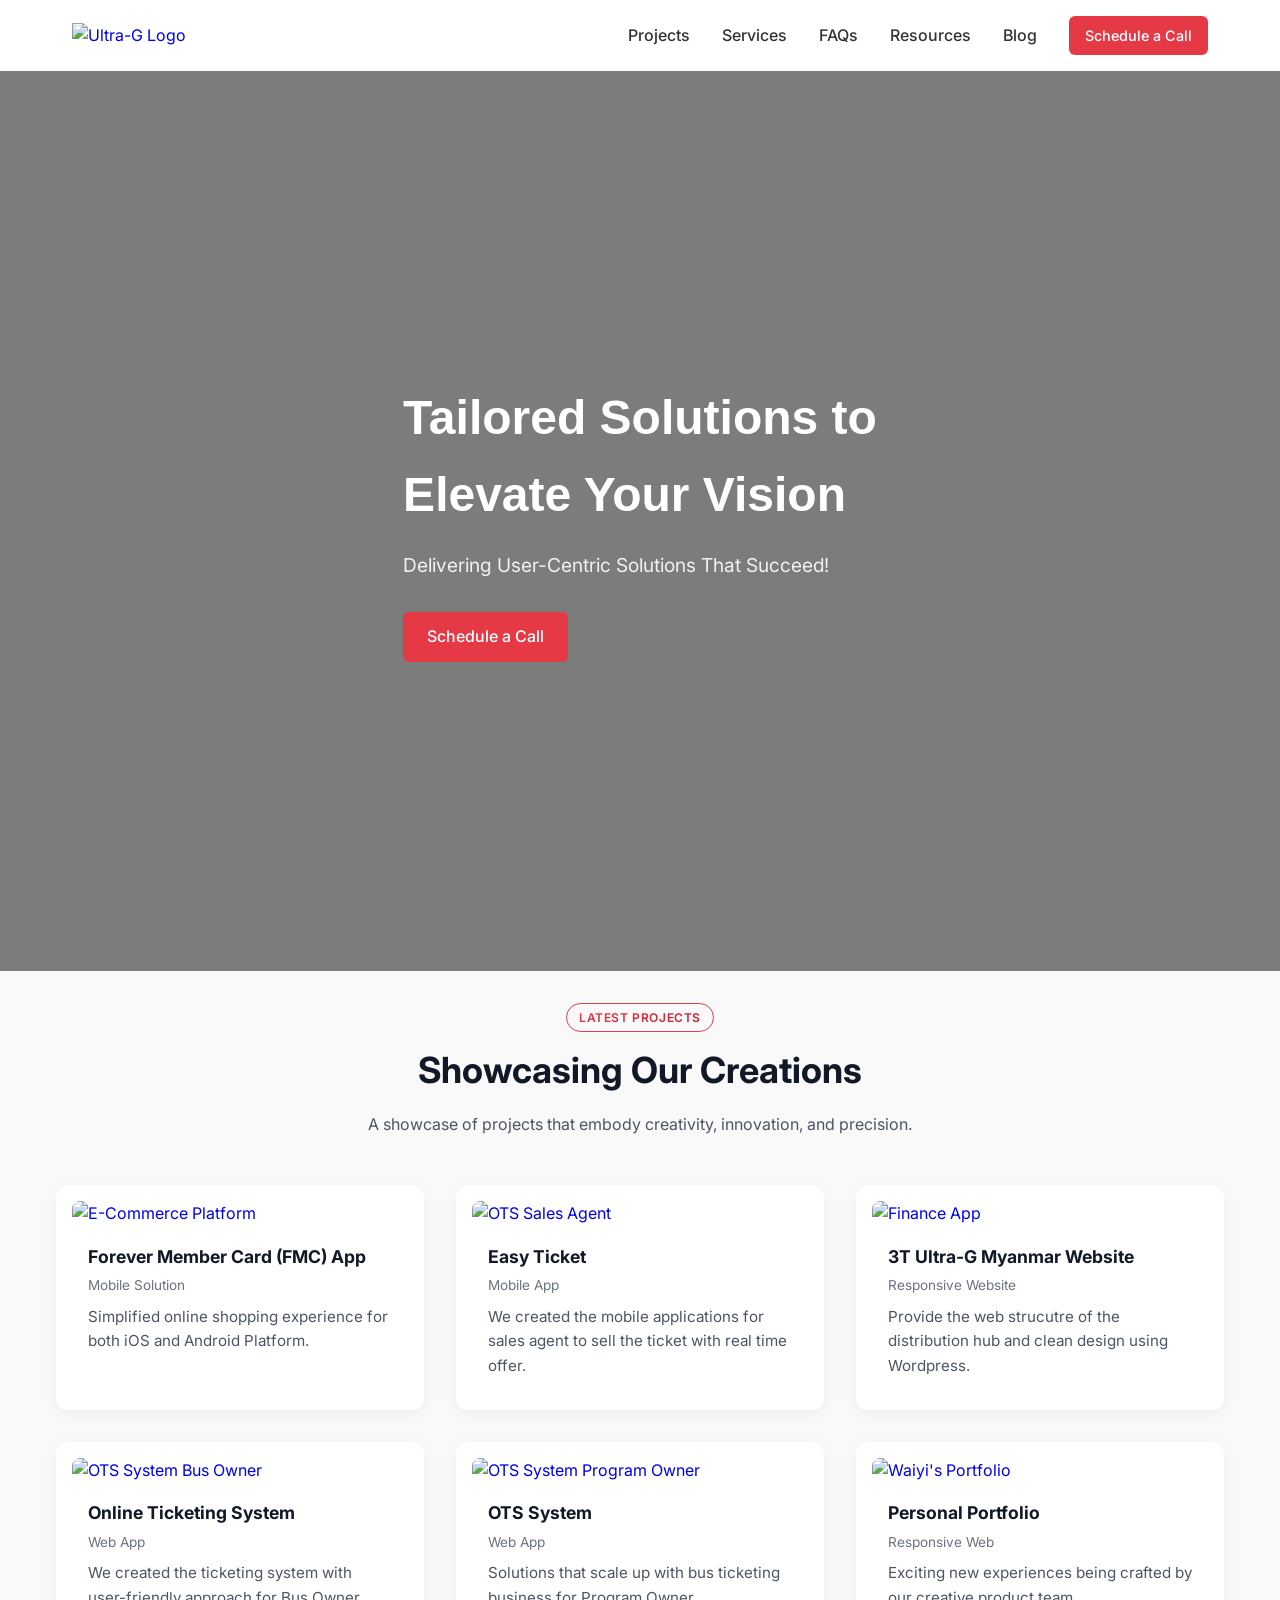
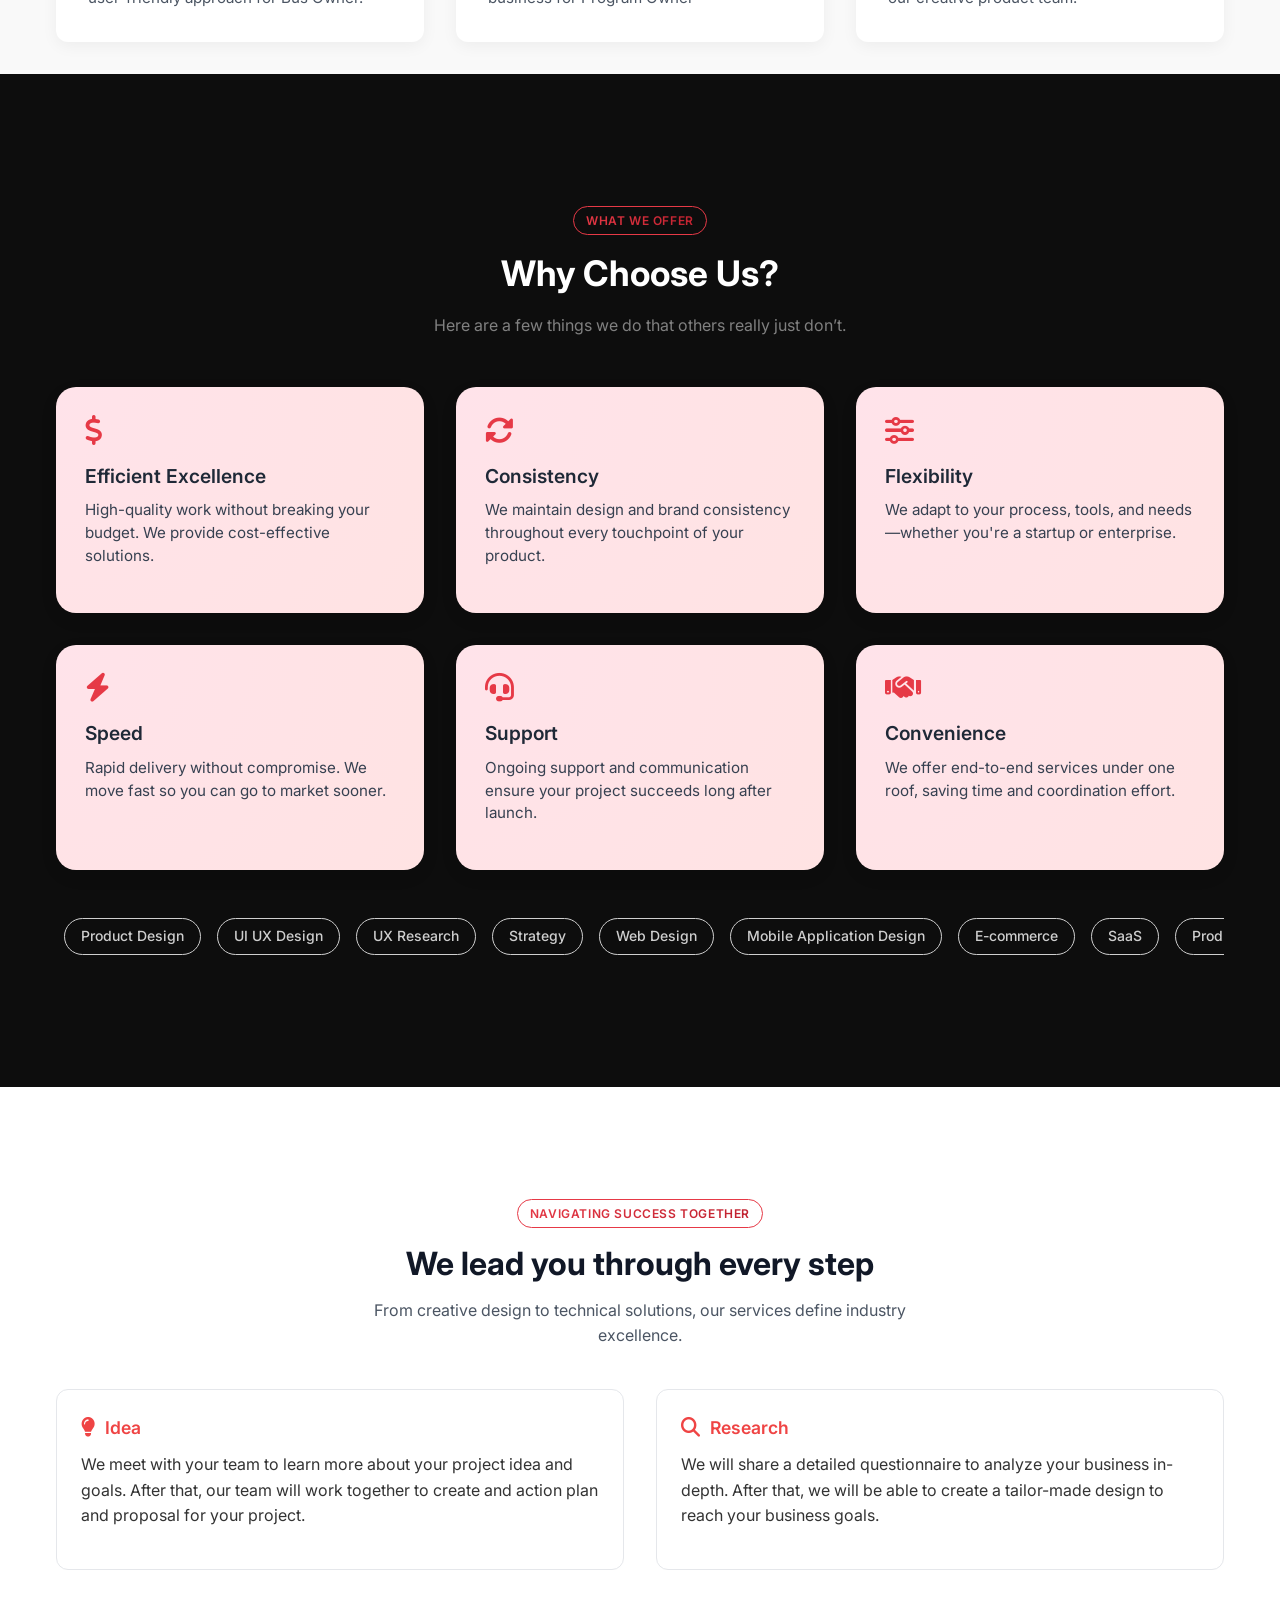
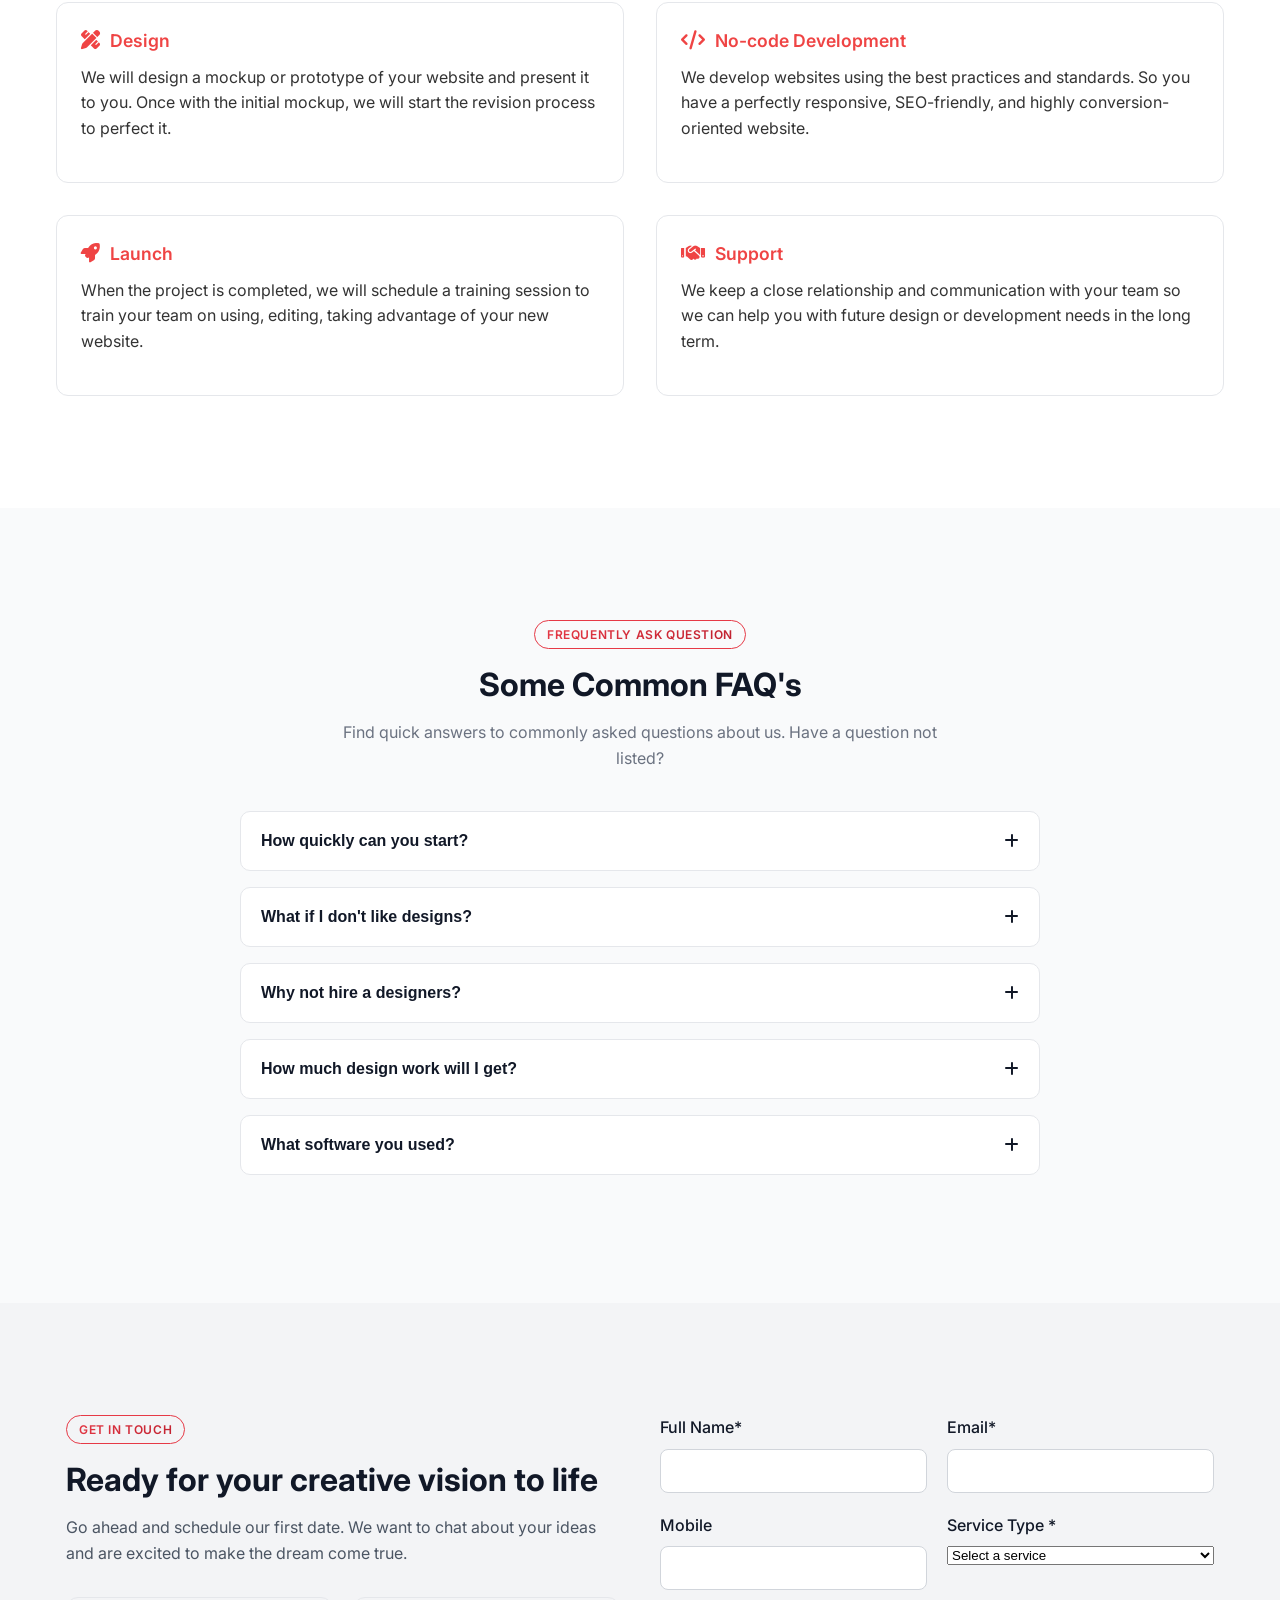
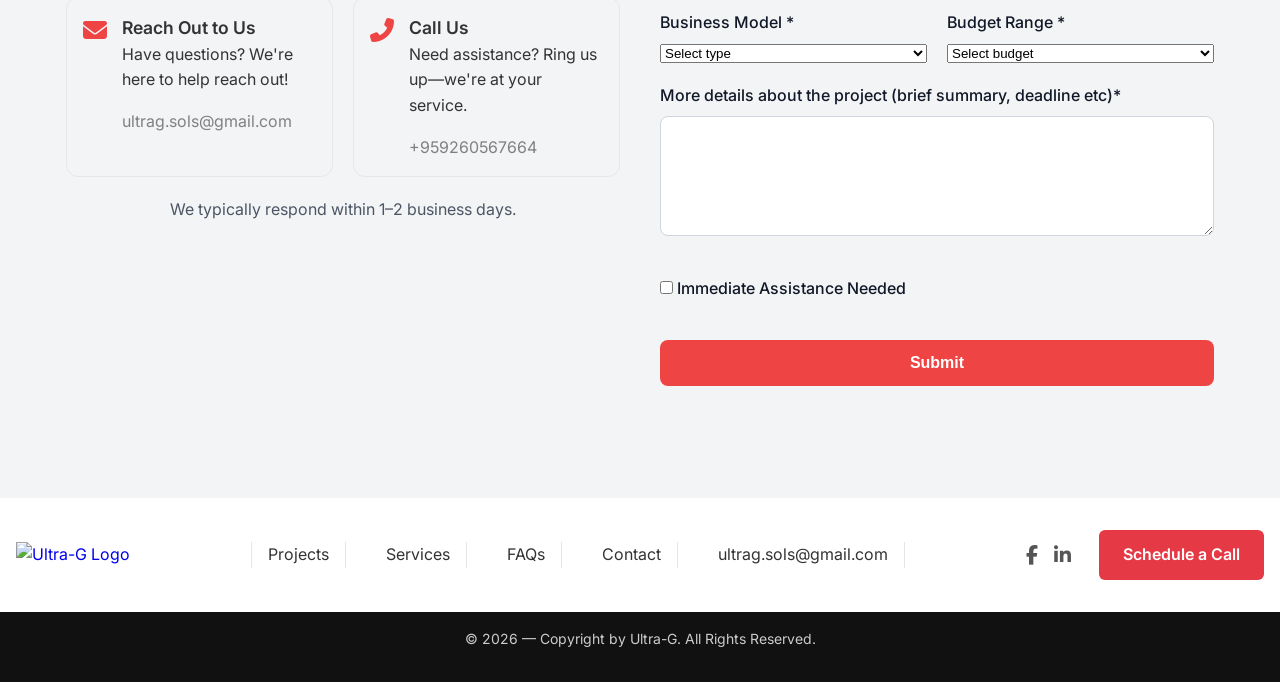
==== index.html @ 8bbb5ec3 "index.html menu changes - resources, blog and remove contact service to services Affordability to " ====
<!DOCTYPE html>
<html lang="en">
<head>
  <meta charset="UTF-8" />
  <meta name="viewport" content="width=device-width, initial-scale=1.0" />
  <title>Ultra-G | Delivering User-Centric Solutions That Succeed</title>
  <!-- Favicons -->
  <link rel="icon" type="image/png" sizes="32x32" href="/assets/img/favicon.png"> 
  <link rel="shortcut icon" href="/assets/img/favicon.ico" type="image/x-icon">
  <link rel="apple-touch-icon" href="/assets/img/favicon.png">
  <link rel="stylesheet" href="./style.css">
  <link rel="stylesheet" href="style.css" />
  <link rel="preconnect" href="https://fonts.googleapis.com">
  <link href="https://fonts.googleapis.com/css2?family=Inter:wght@400;600;700&display=swap" rel="stylesheet">
  <link rel="stylesheet" href="https://cdnjs.cloudflare.com/ajax/libs/font-awesome/6.4.0/css/all.min.css" />
  <link rel="stylesheet" href="https://cdnjs.cloudflare.com/ajax/libs/font-awesome/6.5.0/css/all.min.css">
  <link href="https://fonts.googleapis.com/css2?family=Inter:wght@400;500;600&display=swap" rel="stylesheet">
  <script src="https://www.google.com/recaptcha/api.js" async defer></script>
  <script src="script.js"></script>

<style>
  body {
    font-family: 'Inter', sans-serif;
  }
</style>

</head>
<body>
<!-- Navigation Bar -->
<nav class="navbar" id="navbar">
  <div class="container nav-container">
    <a href="https://www.ultra-generation.com" class="nav-logo">
      <img src="https://ultra-generation.com/assets/img/Logo%20only%20color.png" alt="Ultra-G Logo">
    </a>

<!-- Hamburger Button -->
<button class="hamburger" id="hamburger" aria-label="Toggle Menu" aria-expanded="false">
  <span class="bar"></span>
  <span class="bar"></span>
  <span class="bar"></span>
</button>

<!-- Dark Overlay -->
<div class="overlay" id="overlay"></div>


    <!-- Navigation Menu -->
    <ul class="nav-menu" id="nav-menu">
  <li><a href="#projects">Projects</a></li>
  <li><a href="#services">Services</a></li>
  <li><a href="#faq">FAQs</a></li>
  <li><a href="resources.html">Resources</a></li>
  <li><a href="blog.html">Blog</a></li>
  <!-- CTA -->
  <li><a href="#contact" class="btn-primary nav-button">Schedule a Call</a></li>
</ul>
  </div>
</nav>


<!-- Hero Section -->
<header class="hero">
  <div class="hero-overlay">
    <div class="container hero-content">
      <h1 class="hero-title">Tailored Solutions to <br> Elevate Your Vision</h1>
      <p>Delivering User-Centric Solutions That Succeed!</p>
      <a href="#contact" class="btn-primary">Schedule a Call</a>
    </div>
  </div>
</header>

  <!-- Projects Section -->
<section id="projects" class="project-section">
  <div class="container">
    <div class="section-heading">
      <span class="section-label">LATEST PROJECTS</span>
      <h2 class="section-title">Showcasing Our Creations</h2>
      <p class="section-description">A showcase of projects that embody creativity, innovation, and precision.</p>
    </div>

    <div class="project-grid">
      <!-- Project 1 -->
      <div class="project-card">
        <a href="#">
          <img src="https://ultra-generation.com/assets/img/fmc-app.png" alt="E-Commerce Platform">
        </a>
        <h3>Forever Member Card (FMC) App</h3>
        <small class="project-type">Mobile Solution</small>
        <p>Simplified online shopping experience for both iOS and Android Platform.</p>
      </div>

      <!-- Project 2 -->
      <div class="project-card">
        <a href="#">
          <img src="https://ultra-generation.com/assets/img/ots-agent-mobile-80.jpg" alt="OTS Sales Agent">
        </a>
        <h3>Easy Ticket</h3>
        <small class="project-type">Mobile App</small>
        <p>We created the mobile applications for sales agent to sell the ticket with real time offer.</p>
      </div>

      <!-- Project 3 -->
      <div class="project-card">
        <a href="#">
          <img src="https://ultra-generation.com/assets/img/dmp-website.png" alt="Finance App">
        </a>
        <h3>3T Ultra-G Myanmar Website</h3>
        <small class="project-type">Responsive Website </small>
        <p>Provide the web strucutre of the distribution hub and clean design using Wordpress.</p>
      </div>

      <!-- Placeholder 4 -->
      <div class="project-card">
        <a href="#">
          <img src="https://ultra-generation.com/assets/img/ots-bus-owner-80.jpg" alt="OTS System Bus Owner">
        </a>
        <h3>Online Ticketing System</h3>
        <small class="project-type">Web App</small>
        <p>We created the ticketing system with user-friendly approach for Bus Owner.</p>
      </div>

      <!-- Placeholder 5 -->
      <div class="project-card">
        <a href="#">
          <img src="https://ultra-generation.com/assets/img/ots-program-owner-80.jpg" alt="OTS System Program Owner">
        </a>
        <h3>OTS System</h3>
        <small class="project-type">Web App</small>
        <p>Solutions that scale up with bus ticketing business for Program Owner</p>
      </div>

      <!-- Placeholder 6 -->
      <div class="project-card">
        <a href="#">
          <img src="https://ultra-generation.com/assets/img/waiyi-portfolio-80.jpg" alt="Waiyi's Portfolio">
        </a>
        <h3>Personal Portfolio</h3>
        <small class="project-type">Responsive Web</small>
        <p>Exciting new experiences being crafted by our creative product team.</p>
      </div>
    </div>
  </div>
</section>

<!-- WHAT WE OFFER SECTION -->  
<section id="services" class="why-us-section">
  <div class="container">
    <div class="section-heading">
      <span class="section-label">WHAT WE OFFER</span>
      <h2 class="section-title">Why Choose Us?</h2>
      <p class="section-description">Here are a few things we do that others really just don’t.</p>
    </div>

    <div class="why-us-grid">
      <!-- Card 1 -->
      <div class="why-card">
        <i class="fas fa-dollar-sign icon"></i>
        <h3>Efficient Excellence</h3>
        <p>High-quality work without breaking your budget. We provide cost-effective solutions.</p>
      </div>

      <!-- Card 2 -->
      <div class="why-card">
        <i class="fas fa-sync-alt icon"></i>
        <h3>Consistency</h3>
        <p>We maintain design and brand consistency throughout every touchpoint of your product.</p>
      </div>

      <!-- Card 3 -->
      <div class="why-card">
        <i class="fas fa-sliders-h icon"></i>
        <h3>Flexibility</h3>
        <p>We adapt to your process, tools, and needs—whether you're a startup or enterprise.</p>
      </div>

      <!-- Card 4 -->
      <div class="why-card">
        <i class="fas fa-bolt icon"></i>
        <h3>Speed</h3>
        <p>Rapid delivery without compromise. We move fast so you can go to market sooner.</p>
      </div>

      <!-- Card 5 -->
      <div class="why-card">
        <i class="fas fa-headset icon"></i>
        <h3>Support</h3>
        <p>Ongoing support and communication ensure your project succeeds long after launch.</p>
      </div>

      <!-- Card 6 -->
      <div class="why-card">
        <i class="fas fa-handshake icon"></i>
        <h3>Convenience</h3>
        <p>We offer end-to-end services under one roof, saving time and coordination effort.</p>
      </div>
    </div>

<!-- Seamless Scrolling Skill Tags -->
<div class="scroll-tags">
  <div class="tag-track">
    <div class="tag-list">
      <span class="tag">Product Design</span>
      <span class="tag">UI UX Design</span>
      <span class="tag">UX Research</span>
      <span class="tag">Strategy</span>
      <span class="tag">Web Design</span>
      <span class="tag">Mobile Application Design</span>
      <span class="tag">E-commerce</span>
      <span class="tag">SaaS</span>
    </div>
    <div class="tag-list">
      <span class="tag">Product Design</span>
      <span class="tag">UI UX Design</span>
      <span class="tag">UX Research</span>
      <span class="tag">Strategy</span>
      <span class="tag">Web Design</span>
      <span class="tag">Mobile Application Design</span>
      <span class="tag">E-commerce</span>
      <span class="tag">SaaS</span>
    </div>
  </div>
</div>
</section>


<!-- Our Steps Section -->    
<section id="steps" class="section steps-section">
  <div class="container">
    <div class="section-header center">
      <span class="section-label">NAVIGATING SUCCESS TOGETHER</span>
      <h2 class="section-title">We lead you through every step</h2>
      <p class="section-subtitle">
        From creative design to technical solutions, our services define industry excellence.
      </p>
    </div>

    <div class="steps-grid">
      <div class="step-item">
  <h3 class="step-title"><i class="fas fa-lightbulb"></i> Idea</h3>
  <p>
    We meet with your team to learn more about your project idea and goals. After that, our team will work together to create and action plan and proposal for your project.
  </p>
</div>

<div class="step-item">
  <h3 class="step-title"><i class="fas fa-search"></i> Research</h3>
  <p>
    We will share a detailed questionnaire to analyze your business in-depth. After that, we will be able to create a tailor-made design to reach your business goals.
  </p>
</div>

<div class="step-item">
  <h3 class="step-title"><i class="fas fa-pencil-ruler"></i> Design</h3>
  <p>
    We will design a mockup or prototype of your website and present it to you. Once with the initial mockup, we will start the revision process to perfect it.
  </p>
</div>

<div class="step-item">
  <h3 class="step-title"><i class="fas fa-code"></i> No-code Development</h3>
  <p>
    We develop websites using the best practices and standards. So you have a perfectly responsive, SEO-friendly, and highly conversion-oriented website.
  </p>
</div>

<div class="step-item">
  <h3 class="step-title"><i class="fas fa-rocket"></i> Launch</h3>
  <p>
    When the project is completed, we will schedule a training session to train your team on using, editing, taking advantage of your new website.
  </p>
</div>

<div class="step-item">
  <h3 class="step-title"><i class="fas fa-handshake"></i> Support</h3>
  <p>
    We keep a close relationship and communication with your team so we can help you with future design or development needs in the long term. 
  </p>
  </div>
    </div>
  </div>
</section>

<!-- FAQ Section -->
<section id="faq" class="faq-section">
  <div class="container">
    <div class="section-header center">
    <span class="section-label">FREQUENTLY ASK QUESTION</span>
    <h2 class="section-title">Some Common FAQ's</h2>
    <p class="section-desc">Find quick answers to commonly asked questions about us. Have a question not listed?</p>
    </div>

    <div class="faq-accordion">
      <div class="faq-item">
        <button class="faq-question">
          <span>How quickly can you start?</span>
          <i class="fas fa-plus"></i>
        </button>
        <div class="faq-answer">
          Once we've had our kick-off call, we can get started on the same day. Send your request in and we'll get you up and running and started on your project.
        </div>
      </div>

      <div class="faq-item">
        <button class="faq-question">
          <span>What if I don't like designs?</span>
          <i class="fas fa-plus"></i>
        </button>
        <div class="faq-answer">
          We're pretty easy going and can correct course quickly. We'll work with you and your team to make sure that we'll get to the right solution as quick as possible.
        </div>
      </div>

      <div class="faq-item">
        <button class="faq-question">
          <span>Why not hire a designers?</span>
          <i class="fas fa-plus"></i>
        </button>
        <div class="faq-answer">
          Good question. Designers are expensive and it takes time to ramp them up.
        </div>
      </div>

      <div class="faq-item">
        <button class="faq-question">
          <span>How much design work will I get?</span>
          <i class="fas fa-plus"></i>
        </button>
        <div class="faq-answer">
          We'll work with you to ensure deliverables are sent on a timely manner and depending on the size of the requests you give us.
        </div>
      </div>

      <div class="faq-item">
        <button class="faq-question">
          <span>What software you used?</span>
          <i class="fas fa-plus"></i>
        </button>
        <div class="faq-answer">
          We use Figma and Framer for most of our work. Sometimes that varies depending on the project and we're not afraid to use what's needed when the time comes. We also use AI tools in our process.
        </div>
      </div>
    </div>
  </div>
</section>

<!-- Contact Section -->
<section id="contact" class="contact-section">
  <div class="container contact-grid">
    <div class="contact-info">
      <span class="section-label">GET IN TOUCH</span>
      <h2 class="section-title">Ready for your creative vision to life</h2>
      <p class="section-desc">
       Go ahead and schedule our first date. We want to chat about your ideas and are excited to make the dream come true.
      </p>

      <div class="contact-detail-grid">
        <div class="contact-box">
          <i class="fas fa-envelope"></i>
          <div>
            <h4>Reach Out to Us</h4>
            <p>Have questions? We're here to help reach out!</p>
            <a href="mailto:ultrag.sols@gmail.com">ultrag.sols@gmail.com</a>
          </div>
        </div>
        <div class="contact-box">
          <i class="fas fa-phone-alt"></i>
          <div>
            <h4>Call Us</h4>
            <p>Need assistance? Ring us up—we're at your service.</p>
            <a href="tel:+959260567664">+959260567664</a>
          </div>
        </div>
      <p class="section-desc">
       We typically respond within 1–2 business days.
      </p>
      </div>
    </div>

    <form id="contact-form" class="contact-form">
      <div class="form-group">
        <label for="name">Full Name*</label>
        <input type="text" id="name" name="user_name" required />
      </div>
      <div class="form-group">
        <label for="email">Email*</label>
        <input type="email" id="email" name="user_email" required />
      </div>
      <div class="form-group">
        <label for="mobile">Mobile</label>
        <input type="tel" id="mobile" name="user_mobile" />
      </div>
      <div class="form-group">
  <label for="service_type">Service Type *</label>
  <select id="service_type" name="service_type" required>
    <option value="">Select a service</option>
    <option value="UI/UX Design">UI/UX Design</option>
    <option value="App Design">App Design</option>
    <option value="Business & E-commerce Website">Business & E-commerce Website</option>
    <option value="Product Design">Product Design</option>
    <option value="Brand Partnership">Brand Partnership</option>
  </select>
</div>
      <div class="form-group">
  <label for="business_type">Business Model *</label>
  <select id="business_type" name="business_type" required>
    <option value="">Select type</option>
    <option value="B2B">B2B</option>
    <option value="B2C">B2C</option>
    <option value="Service Based">Service Based</option>
    <option value="Other">Other</option>
  </select>
</div>
      <div class="form-group">
  <label for="budget">Budget Range *</label>
  <select id="budget" name="budget" required>
    <option value="">Select budget</option>
    <option value="SGD $1,000 - $5,000">SGD $1,000 - $5,000</option>
    <option value="SGD $5,001 - $10,000">SGD $5,001 - $10,000</option>
    <option value="SGD $10,000 and above">SGD $10,000 and above</option>
    <option value="SGD Other">Others</option>
  </select>
</div>
      <div class="form-group">
  <label for="message">More details about the project (brief summary, deadline etc)*</label>
  <textarea 
    id="message" 
    name="message" 
    placeholder="Your message" 
    required>
  </textarea>
</div>
      <!-- Google reCAPTCHA -->
      <div class="form-group full">
    <div class="g-recaptcha" data-sitekey="6LdJlYYrAAAAAGIu7HfrHikTf_jBADIbECu-RWLN"></div>
  </div>
      <div class="form-group full checkbox-group">
  <label class="checkbox-label">
    <input type="checkbox" name="urgent" value="Immediate Assistance Needed">
    Immediate Assistance Needed
  </label>
</div>
      <button type="submit" class="submit-btn" id="submit-btn">Submit</button>
    </form>
  </div>
</section> 


<!-- Footer section -->
<footer class="footer">
  <div class="footer-main">
    <div class="footer-top">
      <div class="footer-left">
        <a href="https://www.ultra-generation.com/"><img src="https://ultra-generation.com/assets/img/ultrag-logo.png" alt="Ultra-G Logo" class="footer-logo" /></a>
      </div>

      <ul class="footer-menu">
        <li><a href="#projects">Projects</a></li>
        <li><a href="#services">Services</a></li>
        <li><a href="#faq">FAQs</a></li>
        <li><a href="#contact">Contact</a></li>
        <li class="footer-email">
  <a href="mailto:ultrag.sols@gmail.com">ultrag.sols@gmail.com</a>
  <div class="mobile-icons">
    <a href="#" aria-label="Facebook"><i class="fab fa-facebook-f"></i></a>
    <a href="https://sg.linkedin.com/in/ultra-g-technology-1bb148104" aria-label="LinkedIn"><i class="fab fa-linkedin-in"></i></a>
  </div>
</li>
      </ul>

      <div class="footer-right">
        <div class="footer-socials">
          <a href="#" aria-label="Facebook"><i class="fab fa-facebook-f"></i></a>
          <a href="#" aria-label="LinkedIn"><i class="fab fa-linkedin-in"></i></a>
        </div>
        <a href="#contact" class="btn-primary">Schedule a Call</a>
      </div>
    </div>
  </div>

  <div class="footer-bottom">
    <p>© 2026 — Copyright by Ultra-G. All Rights Reserved.</p>
  </div>
</footer>
  
<!-- Scroll to Top Button -->
<button id="scrollToTop" aria-label="Scroll to top">
  <i class="fas fa-arrow-up"></i>
</button>
 
</body>
</html>
<!-- partial -->
  
</body>
</html>
---- style.css ----
/* Reset & Base Styles */
* {
  margin: 0;
  padding: 0;
  box-sizing: border-box;
}

body {
  font-family: 'Inter', sans-serif;
  color: #333;
  background-color: #f9f9f9;
  line-height: 1.6;
}

.container {
  max-width: 1200px;
  margin: auto;
  padding: 2rem 1rem;
}

h1, h2, h3 {
  font-weight: 700;
  margin-bottom: 0.5rem;
}

p {
  margin-bottom: 1rem;
}

a {
  text-decoration: none;
}

/* Hero Section Styling */

.hero .logo {
  max-width: 180px;
  margin-bottom: 2rem;
}

.hero h1 {
  font-size: 2rem;
  margin-bottom: 1rem;
}

.hero p {
  font-size: 1.125rem;
  color: #555;
}

.btn-primary {
  display: inline-block;
  background-color: #e63946;
  color: white;
  padding: 0.75rem 1.5rem;
  border-radius: 6px;
  font-weight: 600;
  transition: background 0.3s ease;
}

.btn-primary:hover {
  background-color: #d62839;
}

/* Project Section */

.section-heading {
  text-align: center;
  margin-bottom: 3rem;
}

.section-label {
  display: inline-block;
  font-size: 0.75rem;
  font-weight: 500;
  color: #7a0f15;
  padding: 0.3rem 0.75rem;
  border-radius: 999px;
  border: 1px solid #7a0f15;
  margin-bottom: 1rem;
  text-transform: uppercase;
  letter-spacing: 0.05em;
  background-color: transparent;
}

.section-title {
  font-size: 2.2rem;
  font-weight: 700;
  color: #111827;
  margin-bottom: 10px;
}

.section-description {
  color: #4b5563;
  font-size: 1rem;
  max-width: 600px;
  margin: 0 auto;
}
.projects h2 {
  text-align: center;
  font-size: 1.75rem;
  margin-bottom: 0.5rem;
}

.projects p {
  text-align: center;
  color: #666;
  margin-bottom: 2rem;
}

.project-grid {
  display: grid;
  grid-template-columns: repeat(auto-fit, minmax(280px, 1fr));
  gap: 2rem;
}

.project-card {
  background: #fff;
  border-radius: 12px;
  padding: 1rem;
  box-shadow: 0 4px 10px rgba(0,0,0,0.05);
  transition: transform 0.2s ease;
}

.project-card:hover {
  transform: translateY(-5px);
}

.project-card img {
  width: 100%;
  border-radius: 8px;
  margin-bottom: 1rem;
}

.project-card .tag {
  font-size: 0.85rem;
  color: #e63946;
  font-weight: 600;
  margin-bottom: 0.5rem;
}

/* Placeholder Styles */
.placeholder .placeholder-box {
  width: 100%;
  height: 180px;
  background: #e0e0e0;
  border-radius: 8px;
  margin-bottom: 1rem;
}
/* Sticky Navbar */
.navbar {
  position: sticky;
  top: 0;
  width: 100%;
  background-color: #ffffff;
  z-index: 1000;
  transition: all 0.3s ease;
}

.navbar.scrolled {
  box-shadow: 0 4px 12px rgba(0, 0, 0, 0.08);
  background-color: #ffffff;
}

/* Base Hamburger Button */
.hamburger {
  display: none;
  flex-direction: column;
  justify-content: center;
  align-items: center;
  width: 42px;
  height: 42px;
  background: #f1f1f1;
  border: none;
  cursor: pointer;
  border-radius: 4px;
  padding: 0px 8px;
  z-index: 1;
}
.hamburger .bar {
  width: 100%;
  height: 3px;
  background-color: #4b5563; 
  margin: 3px 0;
  transition: all 0.4s ease;
}

/* Animate into "X" */
.hamburger.active .bar:nth-child(1) {
  transform: rotate(45deg) translate(5px, 5px);
}
.hamburger.active .bar:nth-child(2) {
  opacity: 0;
}
.hamburger.active .bar:nth-child(3) {
  transform: rotate(-45deg) translate(5px, -5px);
}


/* Mobile Nav */
@media (max-width: 768px) {
  .hamburger {
    display: flex;
  }

  .nav-menu {
    position: fixed;
    top: 0;
    right: -100%;
    height: 100vh;
    width: 75%;
    max-width: 400px;
    background: #fff;
    flex-direction: column;
    padding: 2rem;
    transition: right 0.4s ease;
    box-shadow: -2px 0 10px rgba(0,0,0,0.1);
    z-index: 2000;
  }

  .nav-menu.active {
    right: 0;
  }

  .nav-menu li {
    margin-bottom: 1.2rem;
  }

  .nav-button {
    width: 100%;
    text-align: center;
    margin-top: 1rem;
  }

  /* Overlay when menu is open */
  .overlay {
    position: fixed;
    top: 0;
    left: 0;
    width: 100%;
    height: 100vh;
    background: rgba(0,0,0,0.4);
    opacity: 0;
    visibility: hidden;
    transition: 0.3s ease;
    z-index: 1000;
  }

  .overlay.active {
    opacity: 1;
    visibility: visible;
  }
}

/* Nav container */
.nav-container {
  max-width: 1200px;
  margin: 0 auto;
  padding: 1rem 2rem;
  display: flex;
  justify-content: space-between;
  align-items: center;
}

/* Logo size */
.nav-logo img {
  height: 60px;
}


/* Nav links */
.nav-menu {
  display: flex;
  align-items: center;
  list-style: none;
  gap: 2rem;
  margin: 0;
}

/* Nav link styling */
.nav-menu a {
  color: #333;
  font-weight: 500;
  text-decoration: none;
  transition: color 0.3s;
}

/* Light red hover for nav menu items */
.nav-menu li a:hover {
  color: #d60000;            /* Optional: red text on hover */
  transition: background-color 0.3s ease;
}

@media (max-width: 768px) {
  .nav-menu li a:hover {
    background-color: #ffe5e5;
  border-radius: 6px;
  padding: 6px 12px;
  transition: background-color 0.3s ease;
  }
}



/* Call to Action Button */
.nav-button {
  background-color: #e63946;
  color: #fff !important;
  padding: 0.5rem 1rem;
  border-radius: 6px;
  font-size: 0.9rem;
  transition: background-color 0.3s;
}

.nav-button:hover {
  background-color: #d62839;
}


/* Smooth scrolling for anchor links */
html {
  scroll-behavior: smooth;
}
/* Import Google Font */
@import url('https://fonts.googleapis.com/css2?family=Poppins:wght@400;600;700&display=swap');

body {
  font-family: 'Poppins', sans-serif;
}

/* Hero Section */
.hero {
  position: relative;
  background: url('https://www.ultra-generation.com/assets/img/hero_01.jpg') center/cover no-repeat;
  min-height: 100vh; /* Full screen height */
  display: flex;
  align-items: center;
  justify-content: center;
  color: white;
}
/* Overlay to make text stand out */
.hero-overlay {
  position: absolute;
  top: 0;
  left: 0;
  width: 100%;
  height: 100%;
  background: linear-gradient(
    rgba(0, 0, 0, 0.5), 
    rgba(0, 0, 0, 0.5)
  );
  display: flex;
  align-items: center;
  padding: 0 1rem;
}

@keyframes gradient {
  0% {
    background-position: 0% 50%;
  }
  50% {
    background-position: 100% 50%;
  }
  100% {
    background-position: 0% 50%;
  }
}

.hero-title {
  font-size: 3rem;
  font-weight: 600;
  color: #fff;
  font-family: 'Poppins', sans-serif;
  margin-bottom: 1rem;
}

.hero-content h1 {
  font-size: 3rem;
  font-weight: 700;
  color: #fff;
  margin-bottom: 1rem;
}

.hero-content p {
  font-size: 1.2rem;
  color: #fff;
  opacity: 90%;
  margin-bottom: 2rem;
  font-family: 'Inter', sans-serif;
}

.hero-content .btn-primary {
  background-color: #e63946;
  color: #fff;
  padding: 0.75rem 1.5rem;
  border-radius: 6px;
  font-weight: 500;
  text-decoration: none;
  display: inline-block;
  transition: background-color 0.3s ease;
}

.hero-content .btn-primary:hover {
  background-color: #d62839;
}
.section-header {
  text-align: center;
  margin-bottom: 3rem;
}

.badge {
  display: inline-block;
  border: 1px solid #e63946;
  color: #e63946;
  border-radius: 999px;
  padding: 0.3rem 1rem;
  font-size: 0.75rem;
  font-weight: 600;
  text-transform: uppercase;
  margin-bottom: 1rem;
}

.section-header h2 {
  font-size: 2rem;
  font-weight: 700;
  color: #111827;
  margin-bottom: 0.5rem;
}

.section-header p {
  font-size: 1rem;
  color: #4b5563;
}
/* Google Font for Poppins ONLY */
@import url('https://fonts.googleapis.com/css2?family=Poppins:wght@600&display=swap');


.project-grid {
  display: grid;
  grid-template-columns: repeat(auto-fit, minmax(280px, 1fr));
  gap: 2rem;
}

.project-card {
  background: #ffffff;
  border-radius: 12px;
  box-shadow: 0 4px 16px rgba(0, 0, 0, 0.05);
  overflow: hidden;
  transition: transform 0.3s ease;
}

.project-card:hover {
  transform: translateY(-4px);
}

.project-card img {
  width: 100%;
  height: auto;
  display: block;
}

.project-card h3 {
  font-size: 1.1rem;
  margin: 1rem 1rem 0.25rem;
  color: #111827;
}

.project-card .project-type {
  font-size: 0.85rem;
  color: #6b7280;
  margin-left: 1rem;
  display: block;
}

.project-card p {
  font-size: 0.95rem;
  margin: 0.5rem 1rem 1rem;
  color: #4b5563;
}

/* Why Choose Us Section */
.why-us-section {
  padding: 100px 20px;
  background-color: #0d0d0d;
}

.section-label {
  display: inline-block;
  border: 1px solid #e63946;
  padding: 4px 12px;
  border-radius: 20px;
  font-size: 0.75rem;
  font-weight: 600;
  text-transform: uppercase;
  margin-bottom: 10px;
  background-image: linear-gradient(105deg, #e63946, #be202e);
    -webkit-background-clip: text;
    background-clip: text;
    color: transparent;
}

.why-us-section .section-title {
  font-size: 2.2rem;
  font-weight: 700;
  color: #fff;
}ƒ

.section-description {
  font-size: 1rem;
  color: #ccc;
  margin-top: 10px;
  max-width: 640px;
}

.why-us-section .section-description {
  font-size: 1rem;
  color: #808080;
  margin-top: 10px;
  max-width: 640px;
}

.why-us-grid {
  display: grid;
  grid-template-columns: repeat(auto-fit, minmax(280px, 1fr));
  gap: 2rem;
  margin-top: 3rem;
}

.why-card {
  padding: 1.8rem;
  border-radius: 20px;
  background: radial-gradient(circle at top left, #FFE3EA, #FFE3E3, #FFD6FC, #FFC2D7);
  background-size: 300% 300%;
  animation: gradientAnimation 10s ease infinite;
  box-shadow: 0 6px 20px rgba(0, 0, 0, 0.05);
  text-align: left;
  color: #1f2937;
}

@keyframes gradientAnimation {
  0% { background-position: 0% 50%; }
  50% { background-position: 100% 50%; }
  100% { background-position: 0% 50%; }
}

.why-card .icon {
  font-size: 1.8rem;
  color: #e63946;
  margin-bottom: 1rem;
}

.why-card h3 {
  font-size: 1.2rem;
  font-weight: 600;
  margin-bottom: 0.5rem;
}

.why-card p {
  font-size: 0.95rem;
  color: #374151;
  line-height: 1.5;
}

/* Scrolling tags section */
.scroll-tags {
  overflow: hidden;
  position: relative;
  width: 100%;
  margin-top: 3rem;
}

.tag-track {
  display: flex;
  width: fit-content;
  animation: scrollLoop 20s linear infinite;
}

.scroll-tags:hover .tag-track {
  animation-play-state: paused;
}

.tag-list {
  display: flex;
}

.tag {
display: inline-block;
  white-space: nowrap;
  border: 1px solid #fff;
  color: #fff;
  padding: 0.4rem 1rem;
  margin: 0 0.5rem;
  border-radius: 999px;
  font-size: 0.875rem;
  font-weight: 500;
  opacity: 80%;
}

@keyframes scrollLoop {
  0% { transform: translateX(0); }
  100% { transform: translateX(-50%); }
}

/* Testimonials Section */
.testimonials-section {
  padding: 60px 20px;
  background-color: #f3f4f6; /* Light neutral tone to distinguish section */
}

.section-header.center {
  text-align: center;
  margin-bottom: 40px;
}

.section-title {
  font-size: 2.25rem;
  font-weight: 700;
  margin-bottom: 12px;
}

.section-subtitle {
  font-size: 1rem;
  color: #4b5563;
  max-width: 600px;
  margin: 0 auto;
}

.testimonials-grid {
  display: grid;
  grid-template-columns: repeat(auto-fit, minmax(280px, 1fr));
  gap: 24px;
}

.testimonial-card {
  background: #ffffff;
  padding: 24px;
  border-radius: 16px;
  box-shadow: 0 6px 20px rgba(0, 0, 0, 0.04);
  transition: transform 0.3s ease;
}

.testimonial-card:hover {
  transform: translateY(-4px);
}

.testimonial-text {
  font-size: 0.95rem;
  color: #374151;
  margin-bottom: 20px;
  line-height: 1.6;
}

.testimonial-user {
  display: flex;
  align-items: center;
  gap: 12px;
}

.testimonial-user img {
  width: 48px;
  height: 48px;
  border-radius: 50%;
  object-fit: cover;
}

/* Our Steps Section */
.steps-section {
  padding: 80px 20px;
  background-color: #ffffff;
}

.steps-grid {
  display: grid;
  grid-template-columns: repeat(2, 1fr); /* exactly 2 columns */
  gap: 32px;
  margin-top: 40px;
}

.step-item {
  border: 1px solid #e5e7eb; /* Light gray border */
  background: #ffffff;
  padding: 24px;
  border-radius: 12px;
  transition: box-shadow 0.3s ease;
}

.step-item:hover {
  box-shadow: 0 6px 18px rgba(0, 0, 0, 0.05);
}

.step-title {
  font-size: 1.1rem;
  font-weight: 600;
  color: #ef4444;
  margin-bottom: 10px;
  display: flex;
  align-items: center;
  gap: 10px;
}

.step-title i {
  font-size: 1.2rem;
  color: #ef4444;
}

@media (max-width: 768px) {
  .steps-grid {
    grid-template-columns: 1fr;
  }
}

/*FAQ Section*/
.faq-section {
  background: #f9fafb;
  padding: 80px 20px;
  text-align: center;
}

.faq-section .section-title {
  font-size: 2rem;
  font-weight: 700;
  margin-bottom: 10px;
}

.faq-section .section-desc {
  font-size: 1rem;
  color: #6b7280;
  max-width: 600px;
  margin: 0 auto 40px;
}

.faq-accordion {
  max-width: 800px;
  margin: 0 auto;
  text-align: left;
}

.faq-item {
  border: 1px solid #e5e7eb;
  border-radius: 10px;
  margin-bottom: 16px;
  overflow: hidden;
  background: #fff;
}

.faq-question {
  width: 100%;
  background: none;
  border: none;
  padding: 20px;
  font-size: 1rem;
  font-weight: 600;
  display: flex;
  justify-content: space-between;
  align-items: center;
  cursor: pointer;
  color: #111827;
}

.faq-question i {
  transition: transform 0.3s ease;
}

.faq-answer {
  max-height: 0;
  overflow: hidden;
  transition: max-height 0.4s ease;
  padding: 0 20px;
  font-size: 0.95rem;
  color: #374151;
  line-height: 1.6;
}

.faq-item.open .faq-answer {
  padding: 20px;
  max-height: 500px; /* Enough space to reveal content */
}

.faq-item.open .faq-question i {
  transform: rotate(45deg); /* Turns + into − */
}

/*Contact Section*/
.contact-section {
  padding: 80px 20px;
  background: #f3f4f6;
  text-align: left;
}

.contact-section .section-title {
  font-size: 2rem;
  font-weight: 700;
  margin-bottom: 10px;
}

.contact-section .section-desc {
  max-width: 700px;
  margin: 0 auto 10px;
  font-size: 1rem;
  color: #4b5563;
}

.contact-form {
  max-width: 700px;
  margin: 0 auto;
  display: flex;
  flex-wrap: wrap;
  gap: 20px;
  justify-content: center;
}

.contact-form .form-group {
  flex: 1 1 45%;
  display: flex;
  flex-direction: column;
}

.contact-form .form-group.full {
  flex: 1 1 100%;
}

.contact-form label {
  margin-bottom: 8px;
  font-weight: 500;
  text-align: left;
  color: #111827;
}

.contact-form input,
.contact-form textarea {
  padding: 12px;
  border: 1px solid #d1d5db;
  border-radius: 8px;
  font-size: 1rem;
  resize: vertical;
  background-color: #ffffff;
}

.contact-form textarea {
  min-height: 120px;
}

.submit-btn {
  padding: 12px 28px;
  background-color: #4f46e5;
  color: #ffffff;
  border: none;
  border-radius: 8px;
  font-size: 1rem;
  font-weight: 600;
  cursor: pointer;
  transition: background-color 0.3s ease;
}

.submit-btn:hover {
  background-color: #4338ca;
}

.contact-section {
  padding: 80px 50px;
  background: #f3f4f6;
}

.contact-grid {
  display: flex;
  flex-wrap: wrap;
  gap: 40px;
  align-items: flex-start;
  justify-content: space-between;
  max-width: 1200px;
  margin: 0 auto;
}

.contact-info {
  flex: 1 1 45%;
}

.contact-info .section-title {
  font-size: 2rem;
  font-weight: 700;
  margin-bottom: 10px;
}

.contact-info .section-desc {
  font-size: 1rem;
  color: #4b5563;
  margin-bottom: 10px;
}

.contact-info .section-note {
  font-size: 0.95rem;
  color: #6b7280;
  margin-bottom: 30px;
}

.contact-detail h4 {
  font-size: 1.1rem;
  font-weight: 600;
  margin-top: 20px;
  color: #111827;
}

.contact-detail p {
  margin-bottom: 6px;
  color: #374151;
}

.contact-form {
  flex: 1 1 45%;
  display: flex;
  flex-wrap: wrap;
  gap: 20px;
}

.contact-form .form-group {
  flex: 1 1 45%;
  display: flex;
  flex-direction: column;
}

.contact-form .form-group.full {
  flex: 1 1 100%;
}

.contact-form label {
  margin-bottom: 8px;
  font-weight: 500;
  text-align: left;
  color: #111827;
}

.contact-form input,
.contact-form textarea {
  padding: 12px;
  border: 1px solid #d1d5db;
  border-radius: 8px;
  font-size: 1rem;
  background-color: #ffffff;
  resize: vertical;
}

.contact-form textarea {
  min-height: 120px;
}

.contact-detail-grid {
  display: flex;
  flex-wrap: wrap;
  gap: 20px;
  margin-top: 30px;
}

.contact-box {
  display: flex;
  align-items: flex-start;
  gap: 15px;
  padding: 16px;
  border: 1px solid #e5e7eb;
  border-radius: 12px;
  flex: 1 1 45%;
  
}

.contact-box i {
  font-size: 1.5rem;
  color: #ef4444;
  margin-top: 4px;
}

.contact-box h4 {
  margin: 0;
  font-size: 1.1rem;
  font-weight: 600;
}

.contact-box a {
  color: #808080;
  text-decoration: none;
}

.submit-btn {
  width: 100%;
  padding: 14px;
  background-color: #ef4444;
  color: #fff;
  border: none;
  border-radius: 8px;
  font-size: 1rem;
  font-weight: 600;
  cursor: pointer;
  transition: background-color 0.3s ease;
  margin-top: 10px;
}

.submit-btn:hover {
  background-color: #dc2626;
}

@media (max-width: 768px) {
  .contact-grid {
    flex-direction: column;
  }
}

/* Footer */
.footer {
  font-family: Inter, sans-serif;
}

/* Main white background footer area */
.footer-main {
  background-color: #ffffff;
  padding: 2rem 1rem;
}

.footer-top {
  display: flex;
  flex-wrap: wrap;
  align-items: center;
  justify-content: space-between;
  gap: 2rem;
}

.footer-logo {
  height: 40px;
}

/* Footer Menu */
.footer-menu {
  display: flex;
  flex-wrap: wrap;
  gap: 1.5rem;
  list-style: none;
  padding: 0;
  margin: 0;
  border-left: 1px solid #e6e6e6;
  border-right: 1px solid #e6e6e6;
}

.footer-menu li {
  padding: 0 1rem;
  border-right: 1px solid #e6e6e6;
}

.footer-menu li:last-child {
  border-right: none;
}

.footer-menu a {
  color: #333;
  text-decoration: none;
  transition: color 0.2s ease;
}

.footer-menu a:hover {
  color: #000;
}

/* Social + CTA */
.footer-right {
  display: flex;
  align-items: center;
  gap: 1rem;
}

.footer-socials a {
  color: #555;
  margin-right: 0.75rem;
  font-size: 1.2rem;
  transition: color 0.2s ease;
}

.footer-socials a:hover {
  color: #000;
}

/* Copyright - dark background */
.footer-bottom {
  background-color: #111;
  padding: 1rem 0;
  text-align: center;
  font-size: 0.875rem;
  color: #ccc;
}
/* Hide mobile social icons on desktop */
.footer-email .mobile-icons {
  display: none;
}

/* Show icons beside email only on mobile */
@media (max-width: 768px) {
  .footer-email {
    display: flex;
    align-items: center;
    gap: 10px;
  }

  .footer-email .mobile-icons {
    display: flex;
    gap: 10px;
  }

  .footer-email .mobile-icons a {
    color: #111;
    font-size: 1rem;
  }

  .footer-right .footer-socials {
    display: none; /* hide desktop social on mobile */
  }

  .footer-right .btn-primary {
    margin-top: 1rem;
    display: block;
  }
}

/*Scroll to the top*/
#scrollToTop {
  position: fixed;
  bottom: 30px;
  right: 30px;
  width: 44px;
  height: 44px;
  border: 2px solid #e63946;
  background: transparent;
  color: #e63946;
  border-radius: 50%;
  cursor: pointer;
  font-size: 16px;
  display: none;
  align-items: center;
  justify-content: center;
  z-index: 1000;
  transition: opacity 0.3s ease;
}

#scrollToTop:hover {
  background-color: rgba(230, 57, 70, 0.1);
}
---- style.css ----
/* Reset & Base Styles */
* {
  margin: 0;
  padding: 0;
  box-sizing: border-box;
}

body {
  font-family: 'Inter', sans-serif;
  color: #333;
  background-color: #f9f9f9;
  line-height: 1.6;
}

.container {
  max-width: 1200px;
  margin: auto;
  padding: 2rem 1rem;
}

h1, h2, h3 {
  font-weight: 700;
  margin-bottom: 0.5rem;
}

p {
  margin-bottom: 1rem;
}

a {
  text-decoration: none;
}

/* Hero Section Styling */

.hero .logo {
  max-width: 180px;
  margin-bottom: 2rem;
}

.hero h1 {
  font-size: 2rem;
  margin-bottom: 1rem;
}

.hero p {
  font-size: 1.125rem;
  color: #555;
}

.btn-primary {
  display: inline-block;
  background-color: #e63946;
  color: white;
  padding: 0.75rem 1.5rem;
  border-radius: 6px;
  font-weight: 600;
  transition: background 0.3s ease;
}

.btn-primary:hover {
  background-color: #d62839;
}

/* Project Section */

.section-heading {
  text-align: center;
  margin-bottom: 3rem;
}

.section-label {
  display: inline-block;
  font-size: 0.75rem;
  font-weight: 500;
  color: #7a0f15;
  padding: 0.3rem 0.75rem;
  border-radius: 999px;
  border: 1px solid #7a0f15;
  margin-bottom: 1rem;
  text-transform: uppercase;
  letter-spacing: 0.05em;
  background-color: transparent;
}

.section-title {
  font-size: 2.2rem;
  font-weight: 700;
  color: #111827;
  margin-bottom: 10px;
}

.section-description {
  color: #4b5563;
  font-size: 1rem;
  max-width: 600px;
  margin: 0 auto;
}
.projects h2 {
  text-align: center;
  font-size: 1.75rem;
  margin-bottom: 0.5rem;
}

.projects p {
  text-align: center;
  color: #666;
  margin-bottom: 2rem;
}

.project-grid {
  display: grid;
  grid-template-columns: repeat(auto-fit, minmax(280px, 1fr));
  gap: 2rem;
}

.project-card {
  background: #fff;
  border-radius: 12px;
  padding: 1rem;
  box-shadow: 0 4px 10px rgba(0,0,0,0.05);
  transition: transform 0.2s ease;
}

.project-card:hover {
  transform: translateY(-5px);
}

.project-card img {
  width: 100%;
  border-radius: 8px;
  margin-bottom: 1rem;
}

.project-card .tag {
  font-size: 0.85rem;
  color: #e63946;
  font-weight: 600;
  margin-bottom: 0.5rem;
}

/* Placeholder Styles */
.placeholder .placeholder-box {
  width: 100%;
  height: 180px;
  background: #e0e0e0;
  border-radius: 8px;
  margin-bottom: 1rem;
}
/* Sticky Navbar */
.navbar {
  position: sticky;
  top: 0;
  width: 100%;
  background-color: #ffffff;
  z-index: 1000;
  transition: all 0.3s ease;
}

.navbar.scrolled {
  box-shadow: 0 4px 12px rgba(0, 0, 0, 0.08);
  background-color: #ffffff;
}

/* Base Hamburger Button */
.hamburger {
  display: none;
  flex-direction: column;
  justify-content: center;
  align-items: center;
  width: 42px;
  height: 42px;
  background: #f1f1f1;
  border: none;
  cursor: pointer;
  border-radius: 4px;
  padding: 0px 8px;
  z-index: 1;
}
.hamburger .bar {
  width: 100%;
  height: 3px;
  background-color: #4b5563; 
  margin: 3px 0;
  transition: all 0.4s ease;
}

/* Animate into "X" */
.hamburger.active .bar:nth-child(1) {
  transform: rotate(45deg) translate(5px, 5px);
}
.hamburger.active .bar:nth-child(2) {
  opacity: 0;
}
.hamburger.active .bar:nth-child(3) {
  transform: rotate(-45deg) translate(5px, -5px);
}


/* Mobile Nav */
@media (max-width: 768px) {
  .hamburger {
    display: flex;
  }

  .nav-menu {
    position: fixed;
    top: 0;
    right: -100%;
    height: 100vh;
    width: 75%;
    max-width: 400px;
    background: #fff;
    flex-direction: column;
    padding: 2rem;
    transition: right 0.4s ease;
    box-shadow: -2px 0 10px rgba(0,0,0,0.1);
    z-index: 2000;
  }

  .nav-menu.active {
    right: 0;
  }

  .nav-menu li {
    margin-bottom: 1.2rem;
  }

  .nav-button {
    width: 100%;
    text-align: center;
    margin-top: 1rem;
  }

  /* Overlay when menu is open */
  .overlay {
    position: fixed;
    top: 0;
    left: 0;
    width: 100%;
    height: 100vh;
    background: rgba(0,0,0,0.4);
    opacity: 0;
    visibility: hidden;
    transition: 0.3s ease;
    z-index: 1000;
  }

  .overlay.active {
    opacity: 1;
    visibility: visible;
  }
}

/* Nav container */
.nav-container {
  max-width: 1200px;
  margin: 0 auto;
  padding: 1rem 2rem;
  display: flex;
  justify-content: space-between;
  align-items: center;
}

/* Logo size */
.nav-logo img {
  height: 60px;
}


/* Nav links */
.nav-menu {
  display: flex;
  align-items: center;
  list-style: none;
  gap: 2rem;
  margin: 0;
}

/* Nav link styling */
.nav-menu a {
  color: #333;
  font-weight: 500;
  text-decoration: none;
  transition: color 0.3s;
}

/* Light red hover for nav menu items */
.nav-menu li a:hover {
  color: #d60000;            /* Optional: red text on hover */
  transition: background-color 0.3s ease;
}

@media (max-width: 768px) {
  .nav-menu li a:hover {
    background-color: #ffe5e5;
  border-radius: 6px;
  padding: 6px 12px;
  transition: background-color 0.3s ease;
  }
}



/* Call to Action Button */
.nav-button {
  background-color: #e63946;
  color: #fff !important;
  padding: 0.5rem 1rem;
  border-radius: 6px;
  font-size: 0.9rem;
  transition: background-color 0.3s;
}

.nav-button:hover {
  background-color: #d62839;
}


/* Smooth scrolling for anchor links */
html {
  scroll-behavior: smooth;
}
/* Import Google Font */
@import url('https://fonts.googleapis.com/css2?family=Poppins:wght@400;600;700&display=swap');

body {
  font-family: 'Poppins', sans-serif;
}

/* Hero Section */
.hero {
  position: relative;
  background: url('https://www.ultra-generation.com/assets/img/hero_01.jpg') center/cover no-repeat;
  min-height: 100vh; /* Full screen height */
  display: flex;
  align-items: center;
  justify-content: center;
  color: white;
}
/* Overlay to make text stand out */
.hero-overlay {
  position: absolute;
  top: 0;
  left: 0;
  width: 100%;
  height: 100%;
  background: linear-gradient(
    rgba(0, 0, 0, 0.5), 
    rgba(0, 0, 0, 0.5)
  );
  display: flex;
  align-items: center;
  padding: 0 1rem;
}

@keyframes gradient {
  0% {
    background-position: 0% 50%;
  }
  50% {
    background-position: 100% 50%;
  }
  100% {
    background-position: 0% 50%;
  }
}

.hero-title {
  font-size: 3rem;
  font-weight: 600;
  color: #fff;
  font-family: 'Poppins', sans-serif;
  margin-bottom: 1rem;
}

.hero-content h1 {
  font-size: 3rem;
  font-weight: 700;
  color: #fff;
  margin-bottom: 1rem;
}

.hero-content p {
  font-size: 1.2rem;
  color: #fff;
  opacity: 90%;
  margin-bottom: 2rem;
  font-family: 'Inter', sans-serif;
}

.hero-content .btn-primary {
  background-color: #e63946;
  color: #fff;
  padding: 0.75rem 1.5rem;
  border-radius: 6px;
  font-weight: 500;
  text-decoration: none;
  display: inline-block;
  transition: background-color 0.3s ease;
}

.hero-content .btn-primary:hover {
  background-color: #d62839;
}
.section-header {
  text-align: center;
  margin-bottom: 3rem;
}

.badge {
  display: inline-block;
  border: 1px solid #e63946;
  color: #e63946;
  border-radius: 999px;
  padding: 0.3rem 1rem;
  font-size: 0.75rem;
  font-weight: 600;
  text-transform: uppercase;
  margin-bottom: 1rem;
}

.section-header h2 {
  font-size: 2rem;
  font-weight: 700;
  color: #111827;
  margin-bottom: 0.5rem;
}

.section-header p {
  font-size: 1rem;
  color: #4b5563;
}
/* Google Font for Poppins ONLY */
@import url('https://fonts.googleapis.com/css2?family=Poppins:wght@600&display=swap');


.project-grid {
  display: grid;
  grid-template-columns: repeat(auto-fit, minmax(280px, 1fr));
  gap: 2rem;
}

.project-card {
  background: #ffffff;
  border-radius: 12px;
  box-shadow: 0 4px 16px rgba(0, 0, 0, 0.05);
  overflow: hidden;
  transition: transform 0.3s ease;
}

.project-card:hover {
  transform: translateY(-4px);
}

.project-card img {
  width: 100%;
  height: auto;
  display: block;
}

.project-card h3 {
  font-size: 1.1rem;
  margin: 1rem 1rem 0.25rem;
  color: #111827;
}

.project-card .project-type {
  font-size: 0.85rem;
  color: #6b7280;
  margin-left: 1rem;
  display: block;
}

.project-card p {
  font-size: 0.95rem;
  margin: 0.5rem 1rem 1rem;
  color: #4b5563;
}

/* Why Choose Us Section */
.why-us-section {
  padding: 100px 20px;
  background-color: #0d0d0d;
}

.section-label {
  display: inline-block;
  border: 1px solid #e63946;
  padding: 4px 12px;
  border-radius: 20px;
  font-size: 0.75rem;
  font-weight: 600;
  text-transform: uppercase;
  margin-bottom: 10px;
  background-image: linear-gradient(105deg, #e63946, #be202e);
    -webkit-background-clip: text;
    background-clip: text;
    color: transparent;
}

.why-us-section .section-title {
  font-size: 2.2rem;
  font-weight: 700;
  color: #fff;
}ƒ

.section-description {
  font-size: 1rem;
  color: #ccc;
  margin-top: 10px;
  max-width: 640px;
}

.why-us-section .section-description {
  font-size: 1rem;
  color: #808080;
  margin-top: 10px;
  max-width: 640px;
}

.why-us-grid {
  display: grid;
  grid-template-columns: repeat(auto-fit, minmax(280px, 1fr));
  gap: 2rem;
  margin-top: 3rem;
}

.why-card {
  padding: 1.8rem;
  border-radius: 20px;
  background: radial-gradient(circle at top left, #FFE3EA, #FFE3E3, #FFD6FC, #FFC2D7);
  background-size: 300% 300%;
  animation: gradientAnimation 10s ease infinite;
  box-shadow: 0 6px 20px rgba(0, 0, 0, 0.05);
  text-align: left;
  color: #1f2937;
}

@keyframes gradientAnimation {
  0% { background-position: 0% 50%; }
  50% { background-position: 100% 50%; }
  100% { background-position: 0% 50%; }
}

.why-card .icon {
  font-size: 1.8rem;
  color: #e63946;
  margin-bottom: 1rem;
}

.why-card h3 {
  font-size: 1.2rem;
  font-weight: 600;
  margin-bottom: 0.5rem;
}

.why-card p {
  font-size: 0.95rem;
  color: #374151;
  line-height: 1.5;
}

/* Scrolling tags section */
.scroll-tags {
  overflow: hidden;
  position: relative;
  width: 100%;
  margin-top: 3rem;
}

.tag-track {
  display: flex;
  width: fit-content;
  animation: scrollLoop 20s linear infinite;
}

.scroll-tags:hover .tag-track {
  animation-play-state: paused;
}

.tag-list {
  display: flex;
}

.tag {
display: inline-block;
  white-space: nowrap;
  border: 1px solid #fff;
  color: #fff;
  padding: 0.4rem 1rem;
  margin: 0 0.5rem;
  border-radius: 999px;
  font-size: 0.875rem;
  font-weight: 500;
  opacity: 80%;
}

@keyframes scrollLoop {
  0% { transform: translateX(0); }
  100% { transform: translateX(-50%); }
}

/* Testimonials Section */
.testimonials-section {
  padding: 60px 20px;
  background-color: #f3f4f6; /* Light neutral tone to distinguish section */
}

.section-header.center {
  text-align: center;
  margin-bottom: 40px;
}

.section-title {
  font-size: 2.25rem;
  font-weight: 700;
  margin-bottom: 12px;
}

.section-subtitle {
  font-size: 1rem;
  color: #4b5563;
  max-width: 600px;
  margin: 0 auto;
}

.testimonials-grid {
  display: grid;
  grid-template-columns: repeat(auto-fit, minmax(280px, 1fr));
  gap: 24px;
}

.testimonial-card {
  background: #ffffff;
  padding: 24px;
  border-radius: 16px;
  box-shadow: 0 6px 20px rgba(0, 0, 0, 0.04);
  transition: transform 0.3s ease;
}

.testimonial-card:hover {
  transform: translateY(-4px);
}

.testimonial-text {
  font-size: 0.95rem;
  color: #374151;
  margin-bottom: 20px;
  line-height: 1.6;
}

.testimonial-user {
  display: flex;
  align-items: center;
  gap: 12px;
}

.testimonial-user img {
  width: 48px;
  height: 48px;
  border-radius: 50%;
  object-fit: cover;
}

/* Our Steps Section */
.steps-section {
  padding: 80px 20px;
  background-color: #ffffff;
}

.steps-grid {
  display: grid;
  grid-template-columns: repeat(2, 1fr); /* exactly 2 columns */
  gap: 32px;
  margin-top: 40px;
}

.step-item {
  border: 1px solid #e5e7eb; /* Light gray border */
  background: #ffffff;
  padding: 24px;
  border-radius: 12px;
  transition: box-shadow 0.3s ease;
}

.step-item:hover {
  box-shadow: 0 6px 18px rgba(0, 0, 0, 0.05);
}

.step-title {
  font-size: 1.1rem;
  font-weight: 600;
  color: #ef4444;
  margin-bottom: 10px;
  display: flex;
  align-items: center;
  gap: 10px;
}

.step-title i {
  font-size: 1.2rem;
  color: #ef4444;
}

@media (max-width: 768px) {
  .steps-grid {
    grid-template-columns: 1fr;
  }
}

/*FAQ Section*/
.faq-section {
  background: #f9fafb;
  padding: 80px 20px;
  text-align: center;
}

.faq-section .section-title {
  font-size: 2rem;
  font-weight: 700;
  margin-bottom: 10px;
}

.faq-section .section-desc {
  font-size: 1rem;
  color: #6b7280;
  max-width: 600px;
  margin: 0 auto 40px;
}

.faq-accordion {
  max-width: 800px;
  margin: 0 auto;
  text-align: left;
}

.faq-item {
  border: 1px solid #e5e7eb;
  border-radius: 10px;
  margin-bottom: 16px;
  overflow: hidden;
  background: #fff;
}

.faq-question {
  width: 100%;
  background: none;
  border: none;
  padding: 20px;
  font-size: 1rem;
  font-weight: 600;
  display: flex;
  justify-content: space-between;
  align-items: center;
  cursor: pointer;
  color: #111827;
}

.faq-question i {
  transition: transform 0.3s ease;
}

.faq-answer {
  max-height: 0;
  overflow: hidden;
  transition: max-height 0.4s ease;
  padding: 0 20px;
  font-size: 0.95rem;
  color: #374151;
  line-height: 1.6;
}

.faq-item.open .faq-answer {
  padding: 20px;
  max-height: 500px; /* Enough space to reveal content */
}

.faq-item.open .faq-question i {
  transform: rotate(45deg); /* Turns + into − */
}

/*Contact Section*/
.contact-section {
  padding: 80px 20px;
  background: #f3f4f6;
  text-align: left;
}

.contact-section .section-title {
  font-size: 2rem;
  font-weight: 700;
  margin-bottom: 10px;
}

.contact-section .section-desc {
  max-width: 700px;
  margin: 0 auto 10px;
  font-size: 1rem;
  color: #4b5563;
}

.contact-form {
  max-width: 700px;
  margin: 0 auto;
  display: flex;
  flex-wrap: wrap;
  gap: 20px;
  justify-content: center;
}

.contact-form .form-group {
  flex: 1 1 45%;
  display: flex;
  flex-direction: column;
}

.contact-form .form-group.full {
  flex: 1 1 100%;
}

.contact-form label {
  margin-bottom: 8px;
  font-weight: 500;
  text-align: left;
  color: #111827;
}

.contact-form input,
.contact-form textarea {
  padding: 12px;
  border: 1px solid #d1d5db;
  border-radius: 8px;
  font-size: 1rem;
  resize: vertical;
  background-color: #ffffff;
}

.contact-form textarea {
  min-height: 120px;
}

.submit-btn {
  padding: 12px 28px;
  background-color: #4f46e5;
  color: #ffffff;
  border: none;
  border-radius: 8px;
  font-size: 1rem;
  font-weight: 600;
  cursor: pointer;
  transition: background-color 0.3s ease;
}

.submit-btn:hover {
  background-color: #4338ca;
}

.contact-section {
  padding: 80px 50px;
  background: #f3f4f6;
}

.contact-grid {
  display: flex;
  flex-wrap: wrap;
  gap: 40px;
  align-items: flex-start;
  justify-content: space-between;
  max-width: 1200px;
  margin: 0 auto;
}

.contact-info {
  flex: 1 1 45%;
}

.contact-info .section-title {
  font-size: 2rem;
  font-weight: 700;
  margin-bottom: 10px;
}

.contact-info .section-desc {
  font-size: 1rem;
  color: #4b5563;
  margin-bottom: 10px;
}

.contact-info .section-note {
  font-size: 0.95rem;
  color: #6b7280;
  margin-bottom: 30px;
}

.contact-detail h4 {
  font-size: 1.1rem;
  font-weight: 600;
  margin-top: 20px;
  color: #111827;
}

.contact-detail p {
  margin-bottom: 6px;
  color: #374151;
}

.contact-form {
  flex: 1 1 45%;
  display: flex;
  flex-wrap: wrap;
  gap: 20px;
}

.contact-form .form-group {
  flex: 1 1 45%;
  display: flex;
  flex-direction: column;
}

.contact-form .form-group.full {
  flex: 1 1 100%;
}

.contact-form label {
  margin-bottom: 8px;
  font-weight: 500;
  text-align: left;
  color: #111827;
}

.contact-form input,
.contact-form textarea {
  padding: 12px;
  border: 1px solid #d1d5db;
  border-radius: 8px;
  font-size: 1rem;
  background-color: #ffffff;
  resize: vertical;
}

.contact-form textarea {
  min-height: 120px;
}

.contact-detail-grid {
  display: flex;
  flex-wrap: wrap;
  gap: 20px;
  margin-top: 30px;
}

.contact-box {
  display: flex;
  align-items: flex-start;
  gap: 15px;
  padding: 16px;
  border: 1px solid #e5e7eb;
  border-radius: 12px;
  flex: 1 1 45%;
  
}

.contact-box i {
  font-size: 1.5rem;
  color: #ef4444;
  margin-top: 4px;
}

.contact-box h4 {
  margin: 0;
  font-size: 1.1rem;
  font-weight: 600;
}

.contact-box a {
  color: #808080;
  text-decoration: none;
}

.submit-btn {
  width: 100%;
  padding: 14px;
  background-color: #ef4444;
  color: #fff;
  border: none;
  border-radius: 8px;
  font-size: 1rem;
  font-weight: 600;
  cursor: pointer;
  transition: background-color 0.3s ease;
  margin-top: 10px;
}

.submit-btn:hover {
  background-color: #dc2626;
}

@media (max-width: 768px) {
  .contact-grid {
    flex-direction: column;
  }
}

/* Footer */
.footer {
  font-family: Inter, sans-serif;
}

/* Main white background footer area */
.footer-main {
  background-color: #ffffff;
  padding: 2rem 1rem;
}

.footer-top {
  display: flex;
  flex-wrap: wrap;
  align-items: center;
  justify-content: space-between;
  gap: 2rem;
}

.footer-logo {
  height: 40px;
}

/* Footer Menu */
.footer-menu {
  display: flex;
  flex-wrap: wrap;
  gap: 1.5rem;
  list-style: none;
  padding: 0;
  margin: 0;
  border-left: 1px solid #e6e6e6;
  border-right: 1px solid #e6e6e6;
}

.footer-menu li {
  padding: 0 1rem;
  border-right: 1px solid #e6e6e6;
}

.footer-menu li:last-child {
  border-right: none;
}

.footer-menu a {
  color: #333;
  text-decoration: none;
  transition: color 0.2s ease;
}

.footer-menu a:hover {
  color: #000;
}

/* Social + CTA */
.footer-right {
  display: flex;
  align-items: center;
  gap: 1rem;
}

.footer-socials a {
  color: #555;
  margin-right: 0.75rem;
  font-size: 1.2rem;
  transition: color 0.2s ease;
}

.footer-socials a:hover {
  color: #000;
}

/* Copyright - dark background */
.footer-bottom {
  background-color: #111;
  padding: 1rem 0;
  text-align: center;
  font-size: 0.875rem;
  color: #ccc;
}
/* Hide mobile social icons on desktop */
.footer-email .mobile-icons {
  display: none;
}

/* Show icons beside email only on mobile */
@media (max-width: 768px) {
  .footer-email {
    display: flex;
    align-items: center;
    gap: 10px;
  }

  .footer-email .mobile-icons {
    display: flex;
    gap: 10px;
  }

  .footer-email .mobile-icons a {
    color: #111;
    font-size: 1rem;
  }

  .footer-right .footer-socials {
    display: none; /* hide desktop social on mobile */
  }

  .footer-right .btn-primary {
    margin-top: 1rem;
    display: block;
  }
}

/*Scroll to the top*/
#scrollToTop {
  position: fixed;
  bottom: 30px;
  right: 30px;
  width: 44px;
  height: 44px;
  border: 2px solid #e63946;
  background: transparent;
  color: #e63946;
  border-radius: 50%;
  cursor: pointer;
  font-size: 16px;
  display: none;
  align-items: center;
  justify-content: center;
  z-index: 1000;
  transition: opacity 0.3s ease;
}

#scrollToTop:hover {
  background-color: rgba(230, 57, 70, 0.1);
}
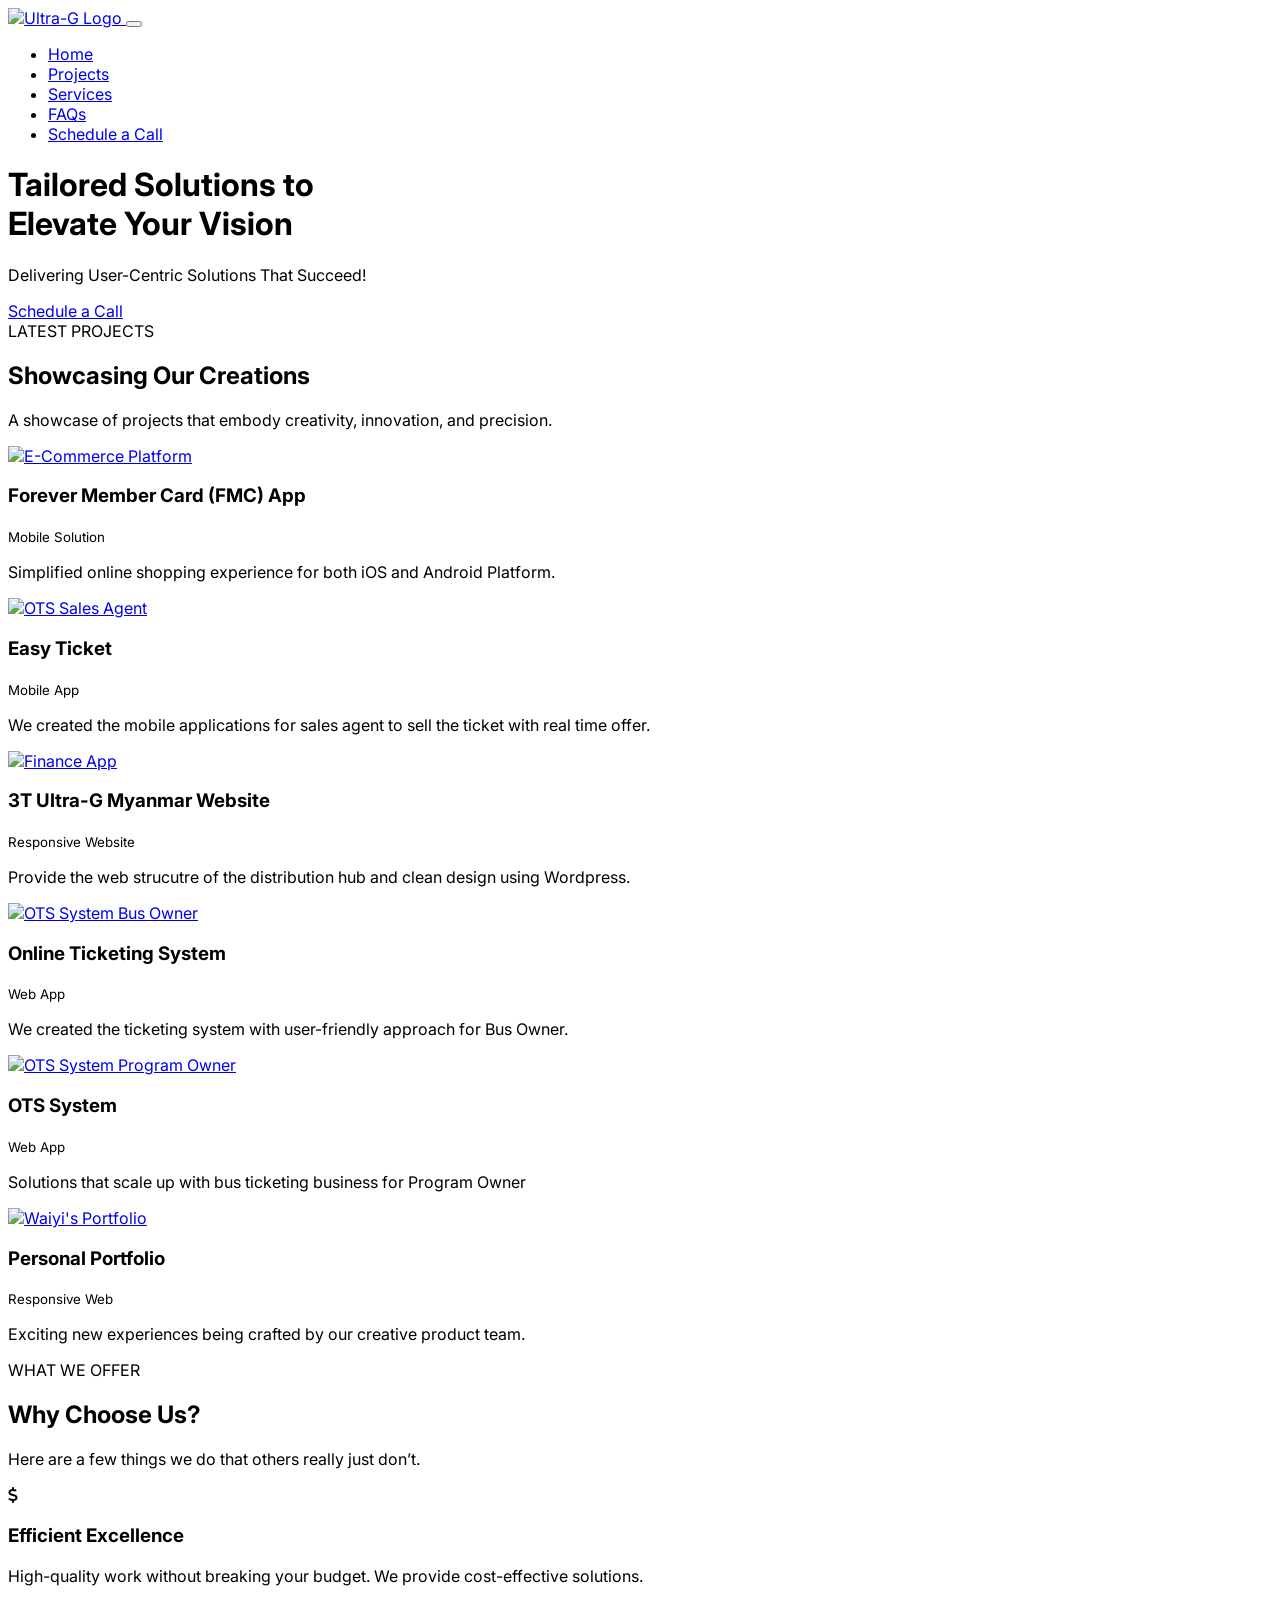
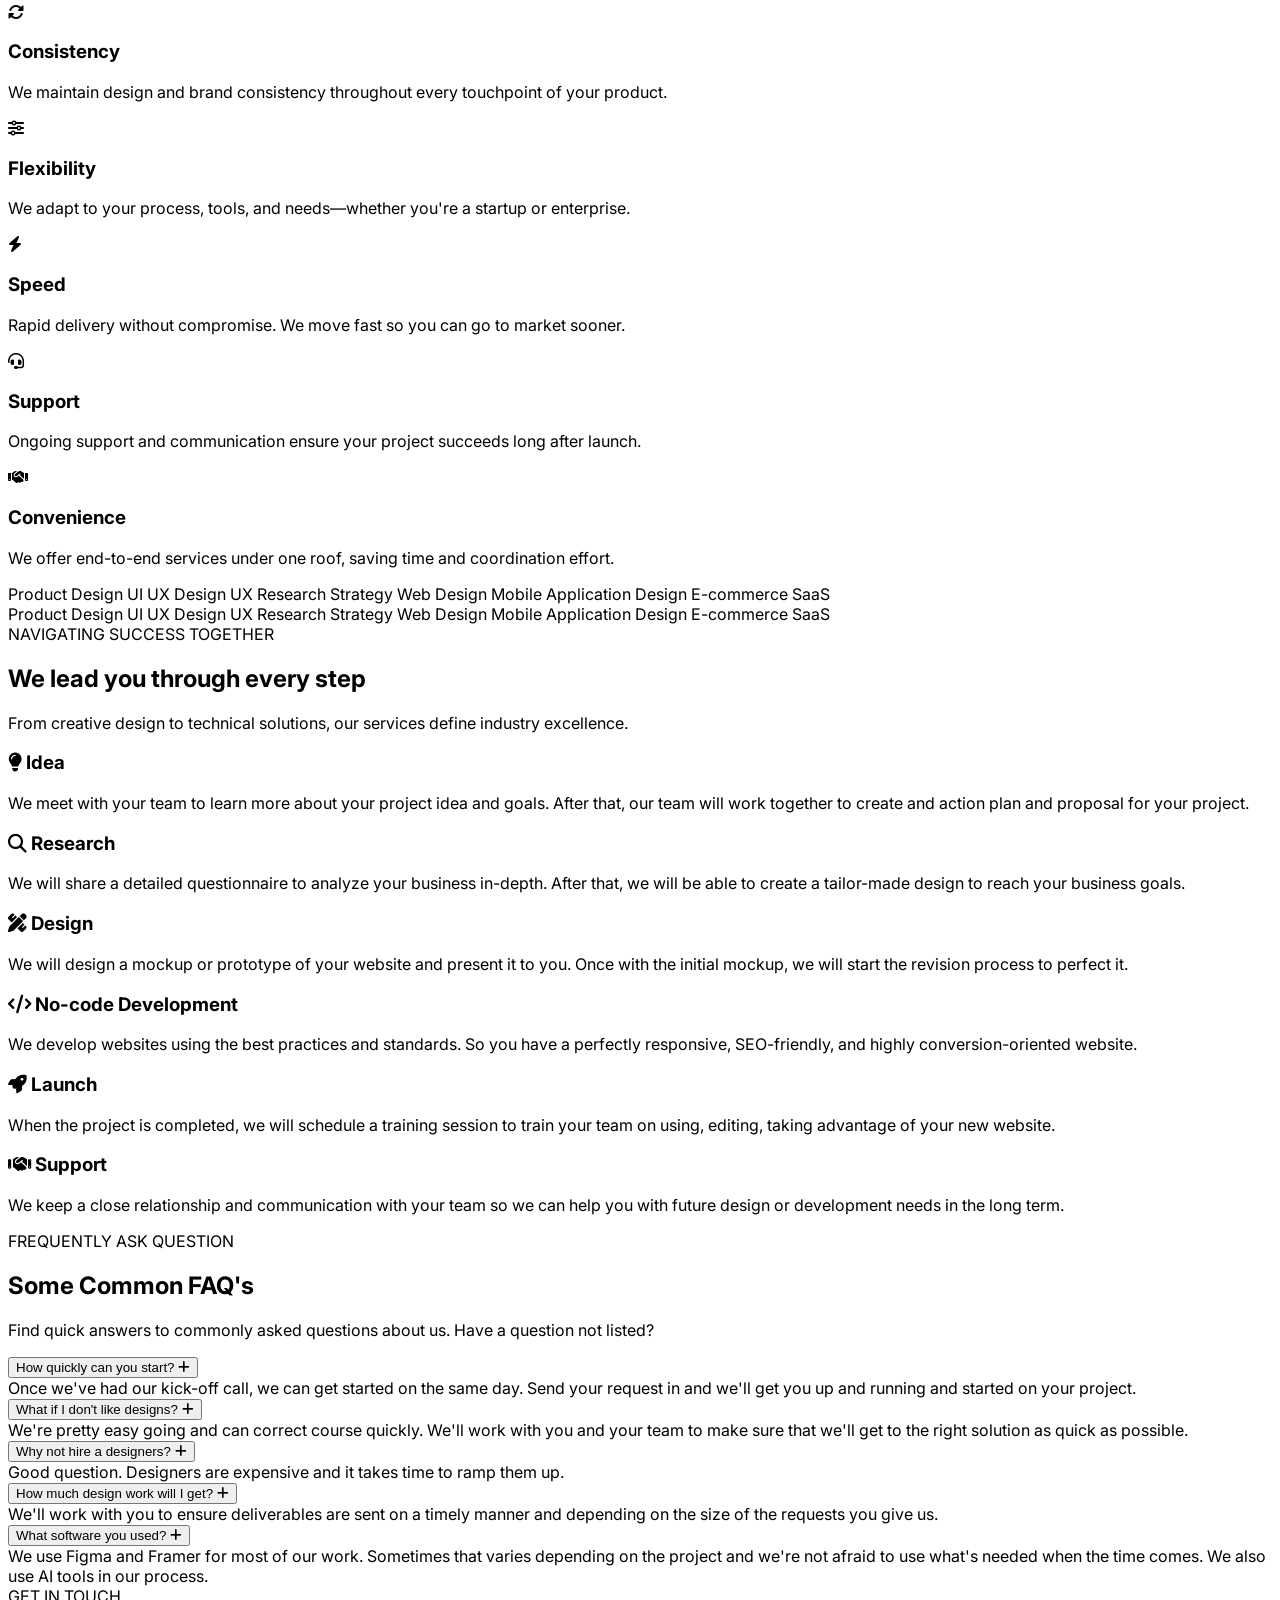
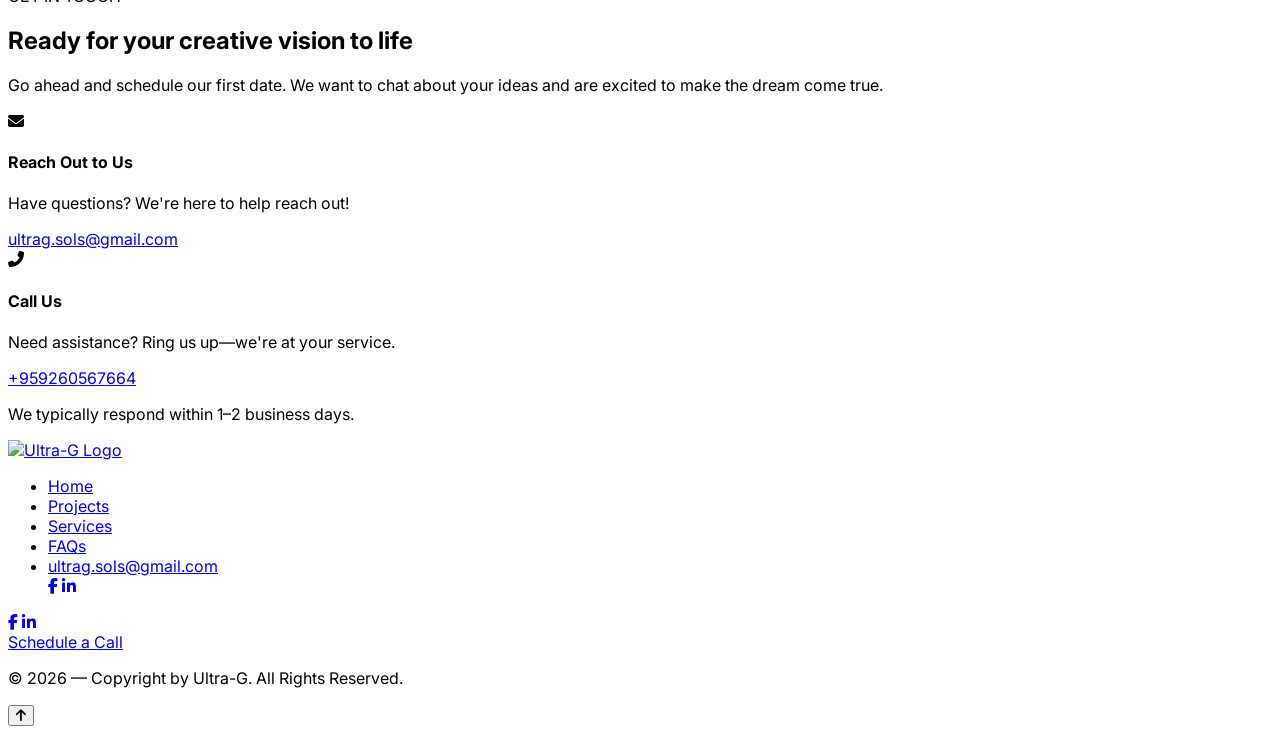
==== commit 10888986: "index.html Remove EmailJS form and replacing with Google form" ====
--- a/index.html
+++ b/index.html
@@ -8,28 +8,24 @@
   <link rel="icon" type="image/png" sizes="32x32" href="/assets/img/favicon.png"> 
   <link rel="shortcut icon" href="/assets/img/favicon.ico" type="image/x-icon">
   <link rel="apple-touch-icon" href="/assets/img/favicon.png">
-  <link rel="stylesheet" href="./style.css">
-  <link rel="stylesheet" href="style.css" />
+  <!--link rel="stylesheet" href="style.css" /-->
   <link rel="preconnect" href="https://fonts.googleapis.com">
   <link href="https://fonts.googleapis.com/css2?family=Inter:wght@400;600;700&display=swap" rel="stylesheet">
   <link rel="stylesheet" href="https://cdnjs.cloudflare.com/ajax/libs/font-awesome/6.4.0/css/all.min.css" />
   <link rel="stylesheet" href="https://cdnjs.cloudflare.com/ajax/libs/font-awesome/6.5.0/css/all.min.css">
   <link href="https://fonts.googleapis.com/css2?family=Inter:wght@400;500;600&display=swap" rel="stylesheet">
-  <script src="https://www.google.com/recaptcha/api.js" async defer></script>
-  <script src="script.js"></script>
-
 <style>
   body {
     font-family: 'Inter', sans-serif;
   }
 </style>
-
 </head>
+
 <body>
 <!-- Navigation Bar -->
 <nav class="navbar" id="navbar">
   <div class="container nav-container">
-    <a href="https://www.ultra-generation.com" class="nav-logo">
+    <a href="#home" class="nav-logo">
       <img src="https://ultra-generation.com/assets/img/Logo%20only%20color.png" alt="Ultra-G Logo">
     </a>
 
@@ -46,25 +42,27 @@
 
     <!-- Navigation Menu -->
     <ul class="nav-menu" id="nav-menu">
+      <li><a href="#home">Home</a></li>
   <li><a href="#projects">Projects</a></li>
   <li><a href="#services">Services</a></li>
   <li><a href="#faq">FAQs</a></li>
-  <li><a href="resources.html">Resources</a></li>
-  <li><a href="blog.html">Blog</a></li>
-  <!-- CTA -->
-  <li><a href="#contact" class="btn-primary nav-button">Schedule a Call</a></li>
+  <!--<li><a href="resources.html">Resources</a></li>
+  <li><a href="blog.html">Blog</a></li> -->
+      
+  <!-- CTA - Trigger Button-->
+      <li><a href="https://forms.gle/MxJfRYhyegvYQQ6DA" class="btn-primary nav-button" target="_blank" rel="noopener noreferrer">Schedule a Call</a></li>
 </ul>
   </div>
 </nav>
 
 
 <!-- Hero Section -->
-<header class="hero">
+<header class="hero" id="home">
   <div class="hero-overlay">
     <div class="container hero-content">
       <h1 class="hero-title">Tailored Solutions to <br> Elevate Your Vision</h1>
       <p>Delivering User-Centric Solutions That Succeed!</p>
-      <a href="#contact" class="btn-primary">Schedule a Call</a>
+      <a href="https://forms.gle/MxJfRYhyegvYQQ6DA" class="btn-primary" target="_blank" rel="noopener noreferrer">Schedule a Call</a>
     </div>
   </div>
 </header>
@@ -370,77 +368,11 @@
             <a href="tel:+959260567664">+959260567664</a>
           </div>
         </div>
-      <p class="section-desc">
+      <p>
        We typically respond within 1–2 business days.
       </p>
       </div>
     </div>
-
-    <form id="contact-form" class="contact-form">
-      <div class="form-group">
-        <label for="name">Full Name*</label>
-        <input type="text" id="name" name="user_name" required />
-      </div>
-      <div class="form-group">
-        <label for="email">Email*</label>
-        <input type="email" id="email" name="user_email" required />
-      </div>
-      <div class="form-group">
-        <label for="mobile">Mobile</label>
-        <input type="tel" id="mobile" name="user_mobile" />
-      </div>
-      <div class="form-group">
-  <label for="service_type">Service Type *</label>
-  <select id="service_type" name="service_type" required>
-    <option value="">Select a service</option>
-    <option value="UI/UX Design">UI/UX Design</option>
-    <option value="App Design">App Design</option>
-    <option value="Business & E-commerce Website">Business & E-commerce Website</option>
-    <option value="Product Design">Product Design</option>
-    <option value="Brand Partnership">Brand Partnership</option>
-  </select>
-</div>
-      <div class="form-group">
-  <label for="business_type">Business Model *</label>
-  <select id="business_type" name="business_type" required>
-    <option value="">Select type</option>
-    <option value="B2B">B2B</option>
-    <option value="B2C">B2C</option>
-    <option value="Service Based">Service Based</option>
-    <option value="Other">Other</option>
-  </select>
-</div>
-      <div class="form-group">
-  <label for="budget">Budget Range *</label>
-  <select id="budget" name="budget" required>
-    <option value="">Select budget</option>
-    <option value="SGD $1,000 - $5,000">SGD $1,000 - $5,000</option>
-    <option value="SGD $5,001 - $10,000">SGD $5,001 - $10,000</option>
-    <option value="SGD $10,000 and above">SGD $10,000 and above</option>
-    <option value="SGD Other">Others</option>
-  </select>
-</div>
-      <div class="form-group">
-  <label for="message">More details about the project (brief summary, deadline etc)*</label>
-  <textarea 
-    id="message" 
-    name="message" 
-    placeholder="Your message" 
-    required>
-  </textarea>
-</div>
-      <!-- Google reCAPTCHA -->
-      <div class="form-group full">
-    <div class="g-recaptcha" data-sitekey="6LdJlYYrAAAAAGIu7HfrHikTf_jBADIbECu-RWLN"></div>
-  </div>
-      <div class="form-group full checkbox-group">
-  <label class="checkbox-label">
-    <input type="checkbox" name="urgent" value="Immediate Assistance Needed">
-    Immediate Assistance Needed
-  </label>
-</div>
-      <button type="submit" class="submit-btn" id="submit-btn">Submit</button>
-    </form>
   </div>
 </section> 
 
@@ -454,10 +386,10 @@
       </div>
 
       <ul class="footer-menu">
+        <li><a href="#home">Home</a></li>
         <li><a href="#projects">Projects</a></li>
         <li><a href="#services">Services</a></li>
         <li><a href="#faq">FAQs</a></li>
-        <li><a href="#contact">Contact</a></li>
         <li class="footer-email">
   <a href="mailto:ultrag.sols@gmail.com">ultrag.sols@gmail.com</a>
   <div class="mobile-icons">
@@ -472,7 +404,7 @@
           <a href="#" aria-label="Facebook"><i class="fab fa-facebook-f"></i></a>
           <a href="#" aria-label="LinkedIn"><i class="fab fa-linkedin-in"></i></a>
         </div>
-        <a href="#contact" class="btn-primary">Schedule a Call</a>
+        <a href="https://forms.gle/MxJfRYhyegvYQQ6DA" class="btn-primary" target="_blank" rel="noopener noreferrer">Schedule a Call</a>
       </div>
     </div>
   </div>
@@ -486,10 +418,8 @@
 <button id="scrollToTop" aria-label="Scroll to top">
   <i class="fas fa-arrow-up"></i>
 </button>
- 
+
+<!--script src="./script.js"></script-->
+
 </body>
 </html>
-<!-- partial -->
-  
-</body>
-</html>
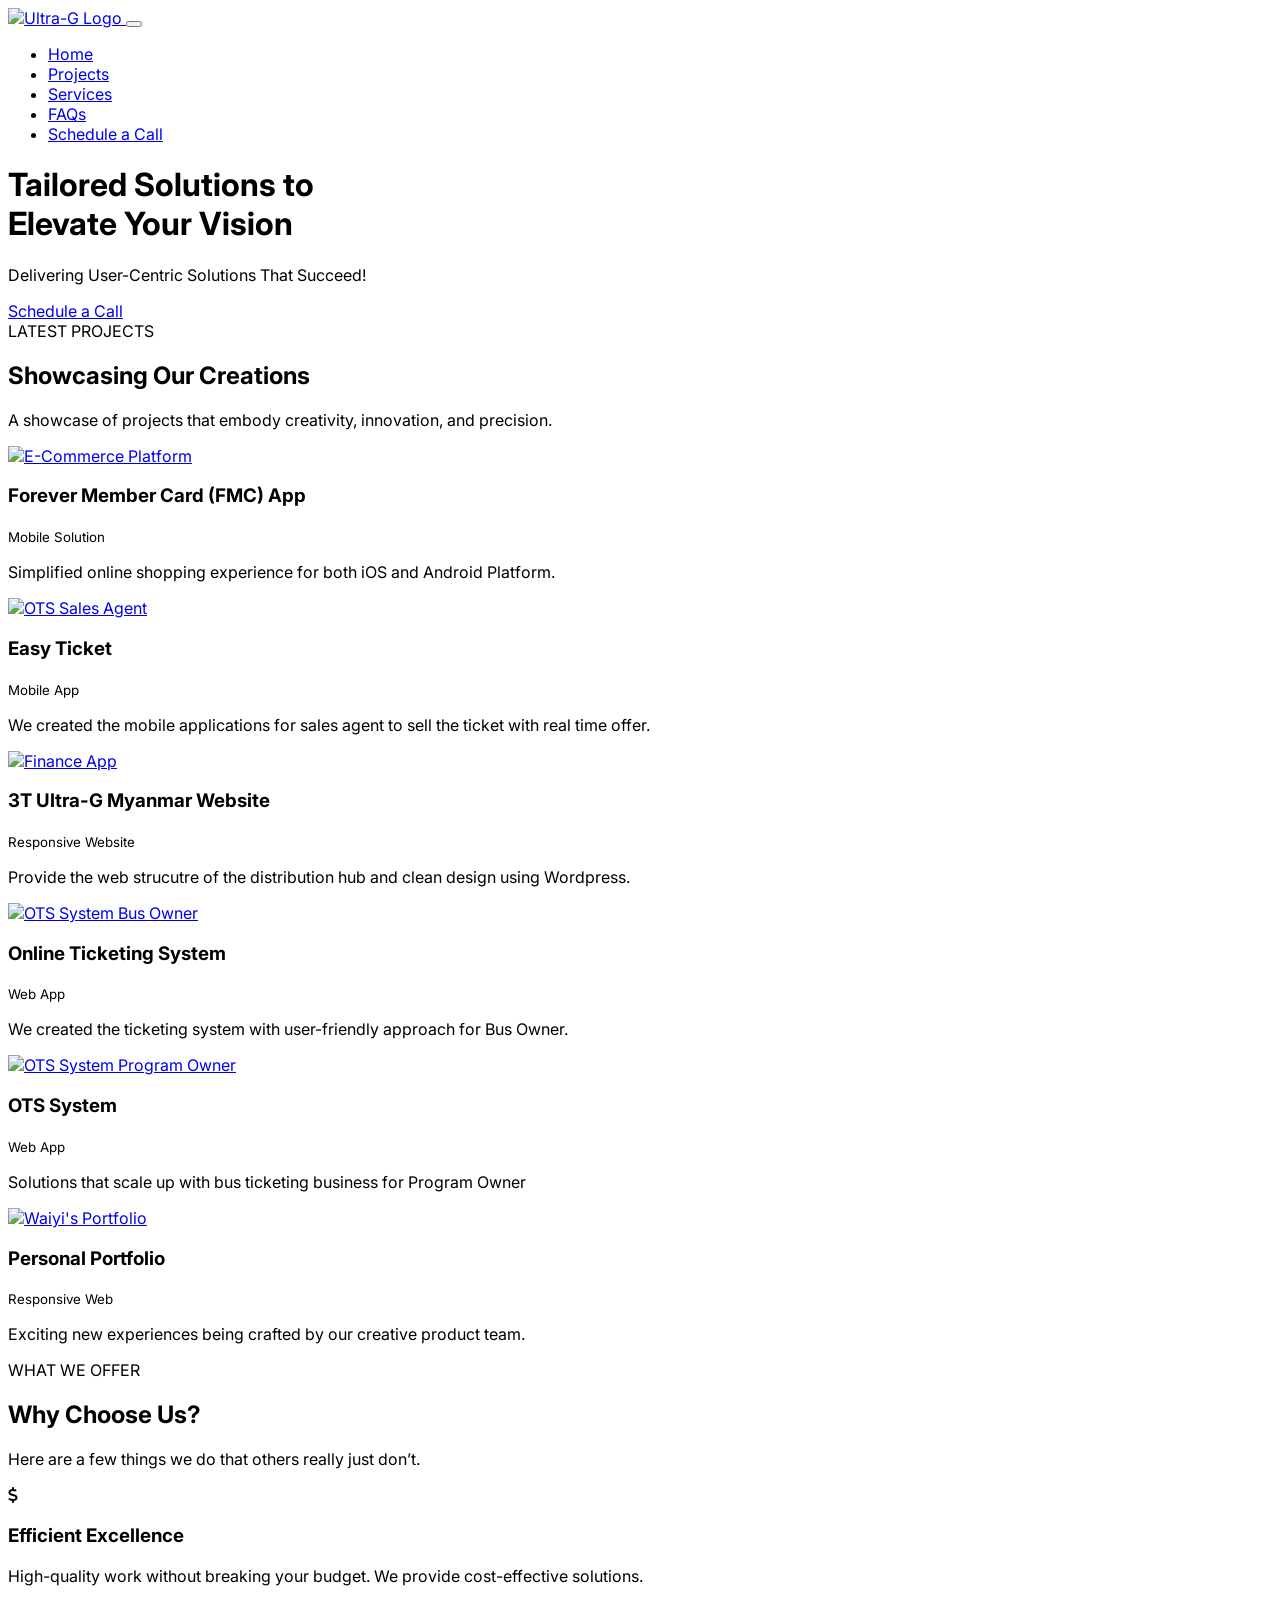
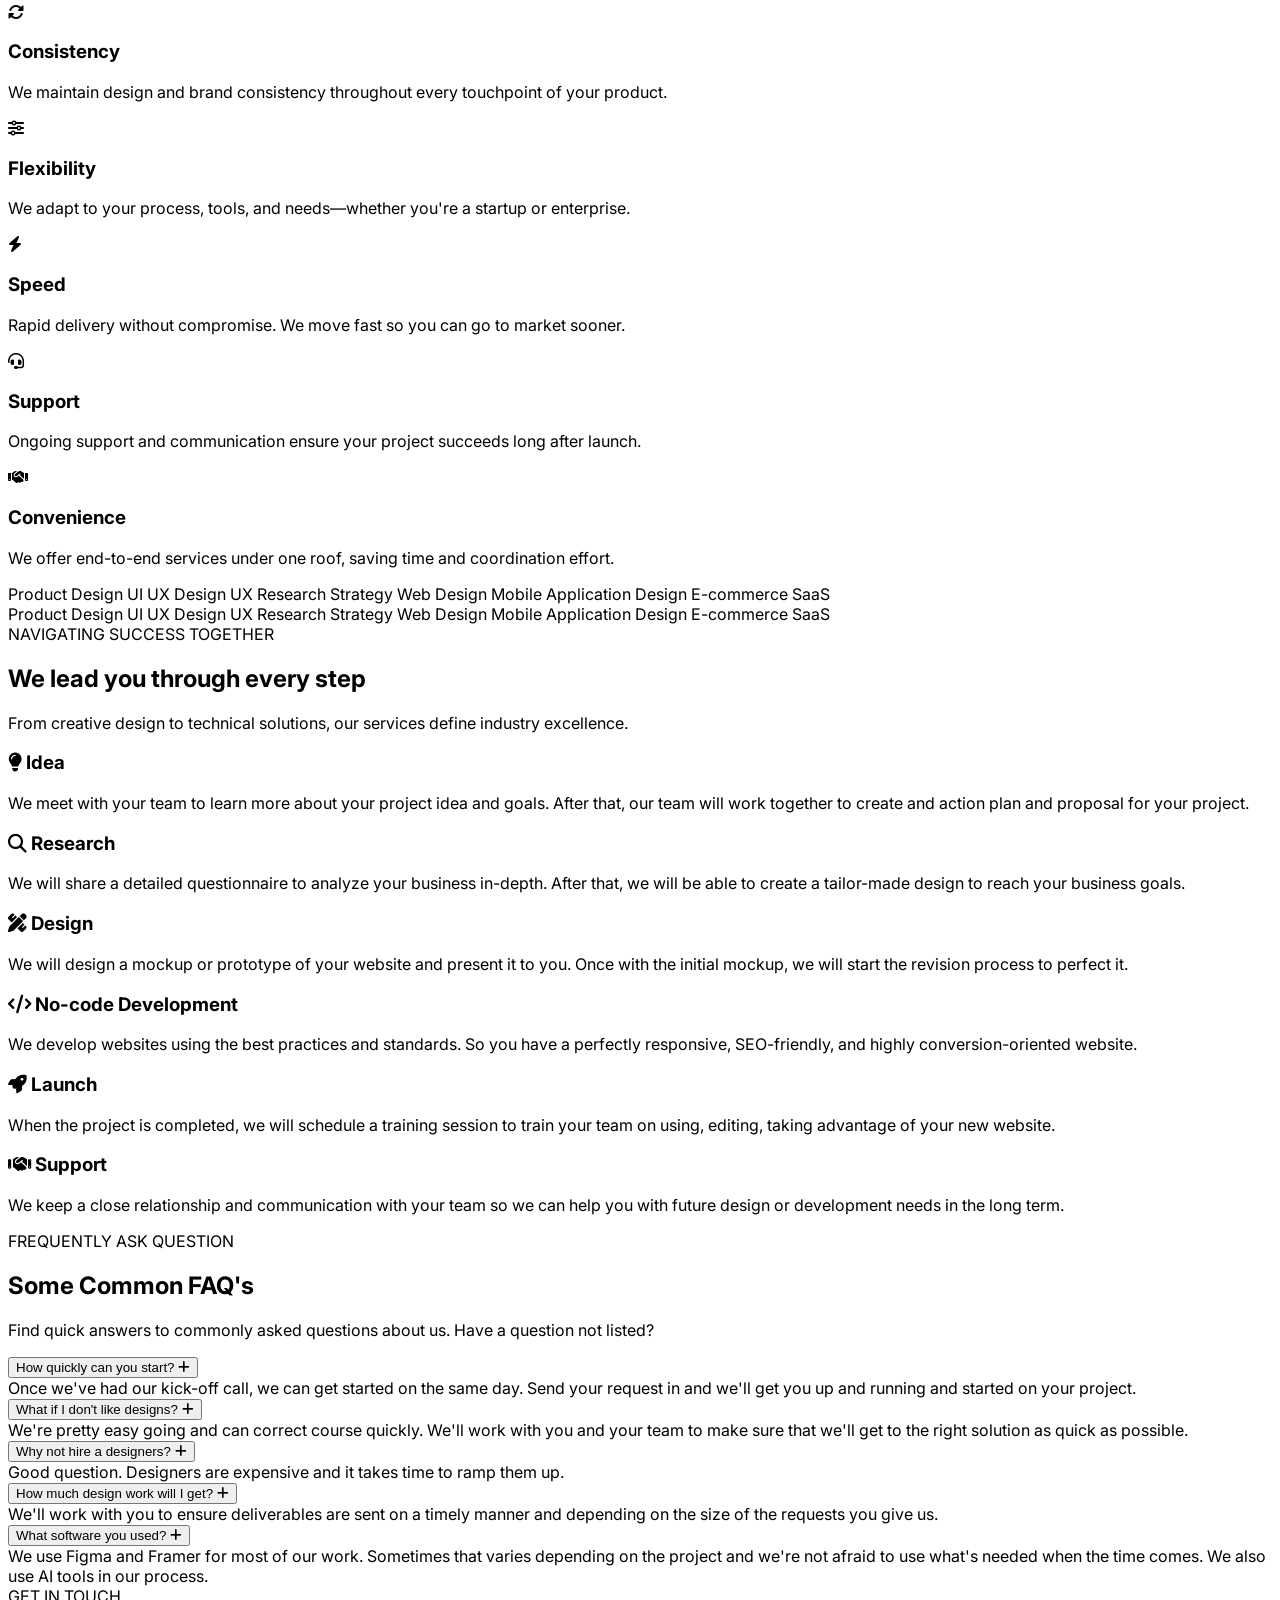
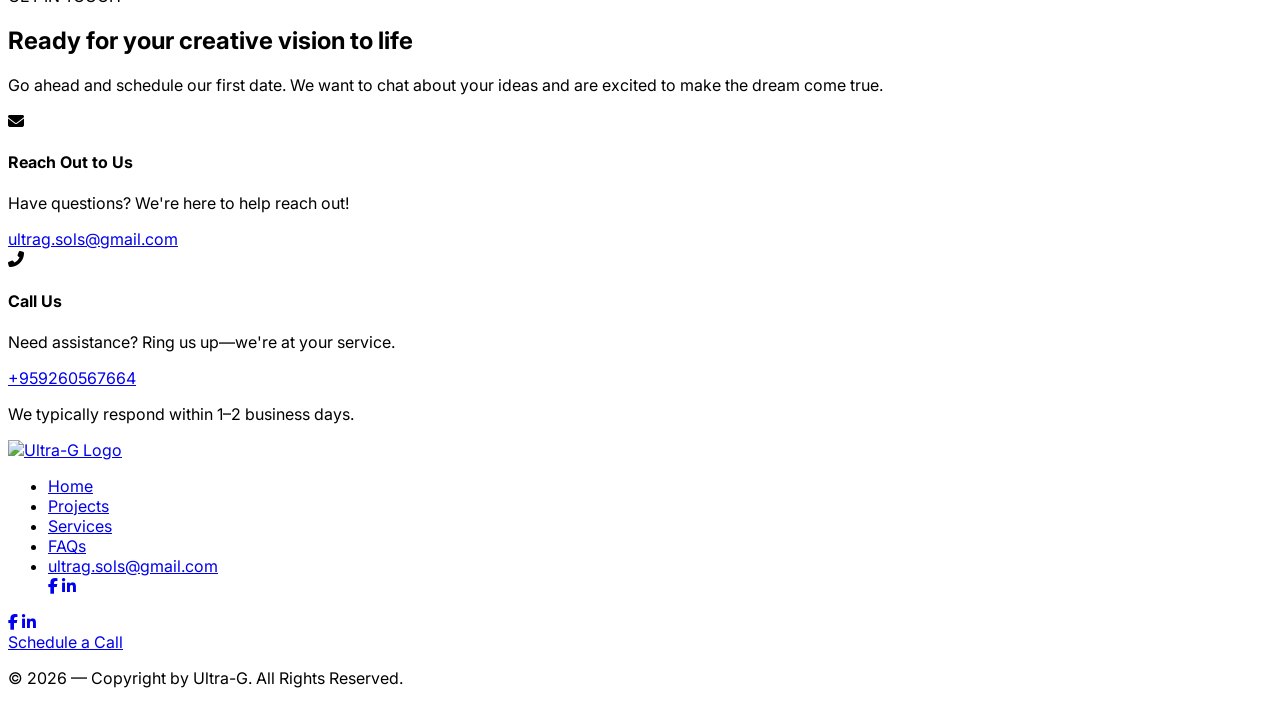
==== commit 0ed9cde0: "index.html removing <!-- --> for script" ====
--- a/index.html
+++ b/index.html
@@ -419,7 +419,7 @@
   <i class="fas fa-arrow-up"></i>
 </button>
 
-<!--script src="./script.js"></script-->
+<script src="./script.js"></script>
 
 </body>
 </html>
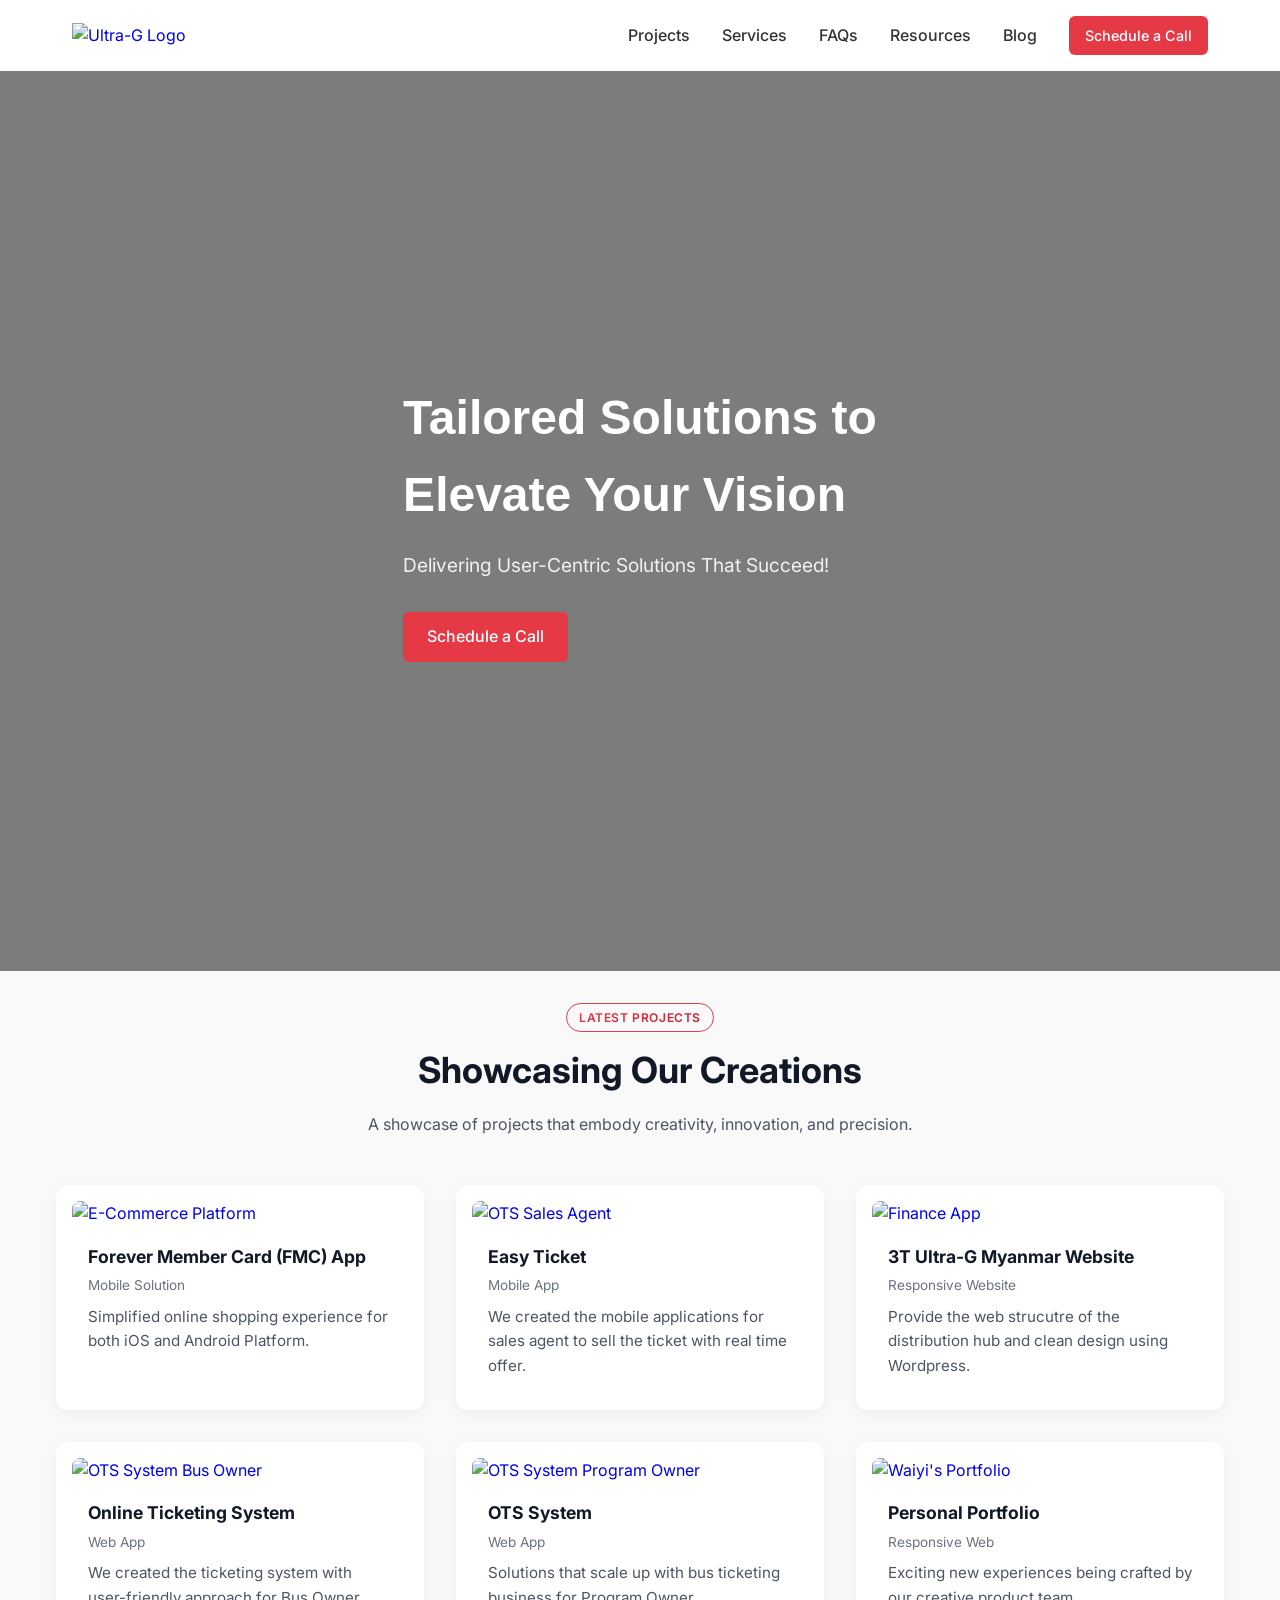
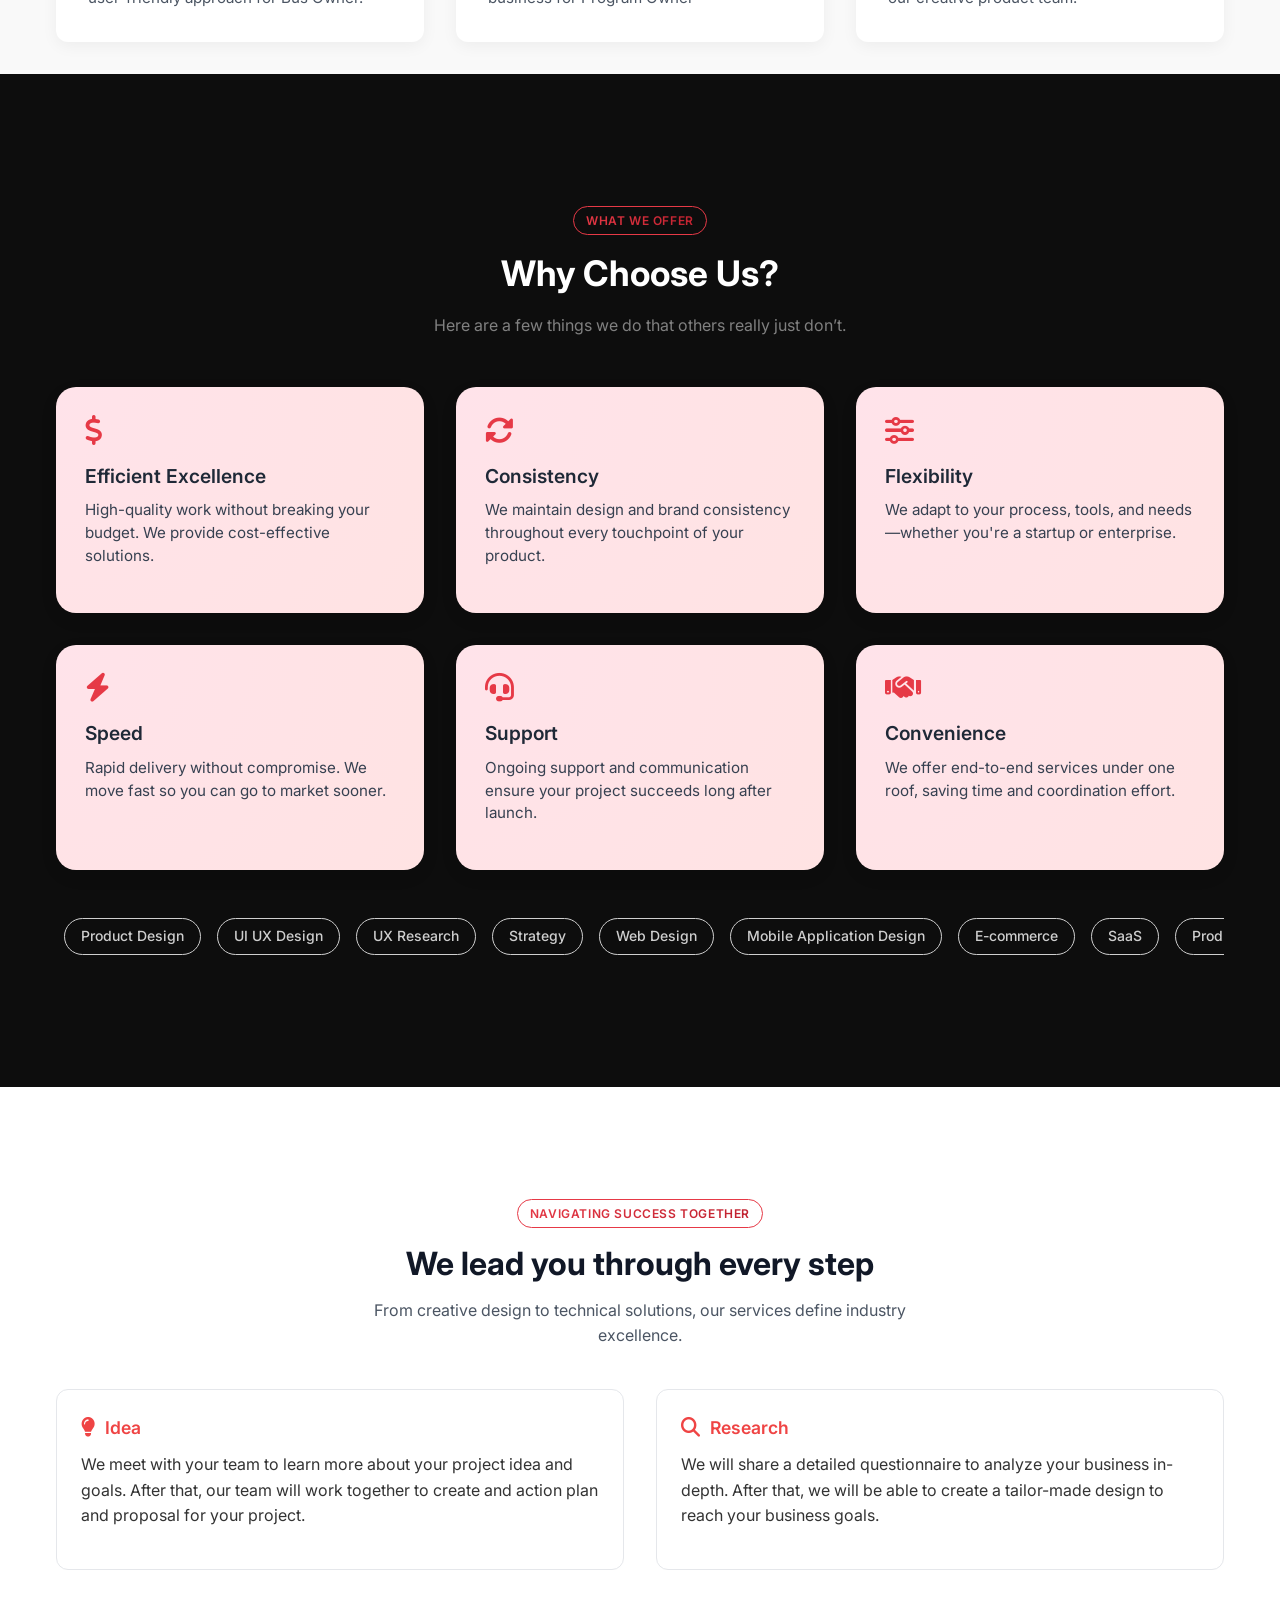
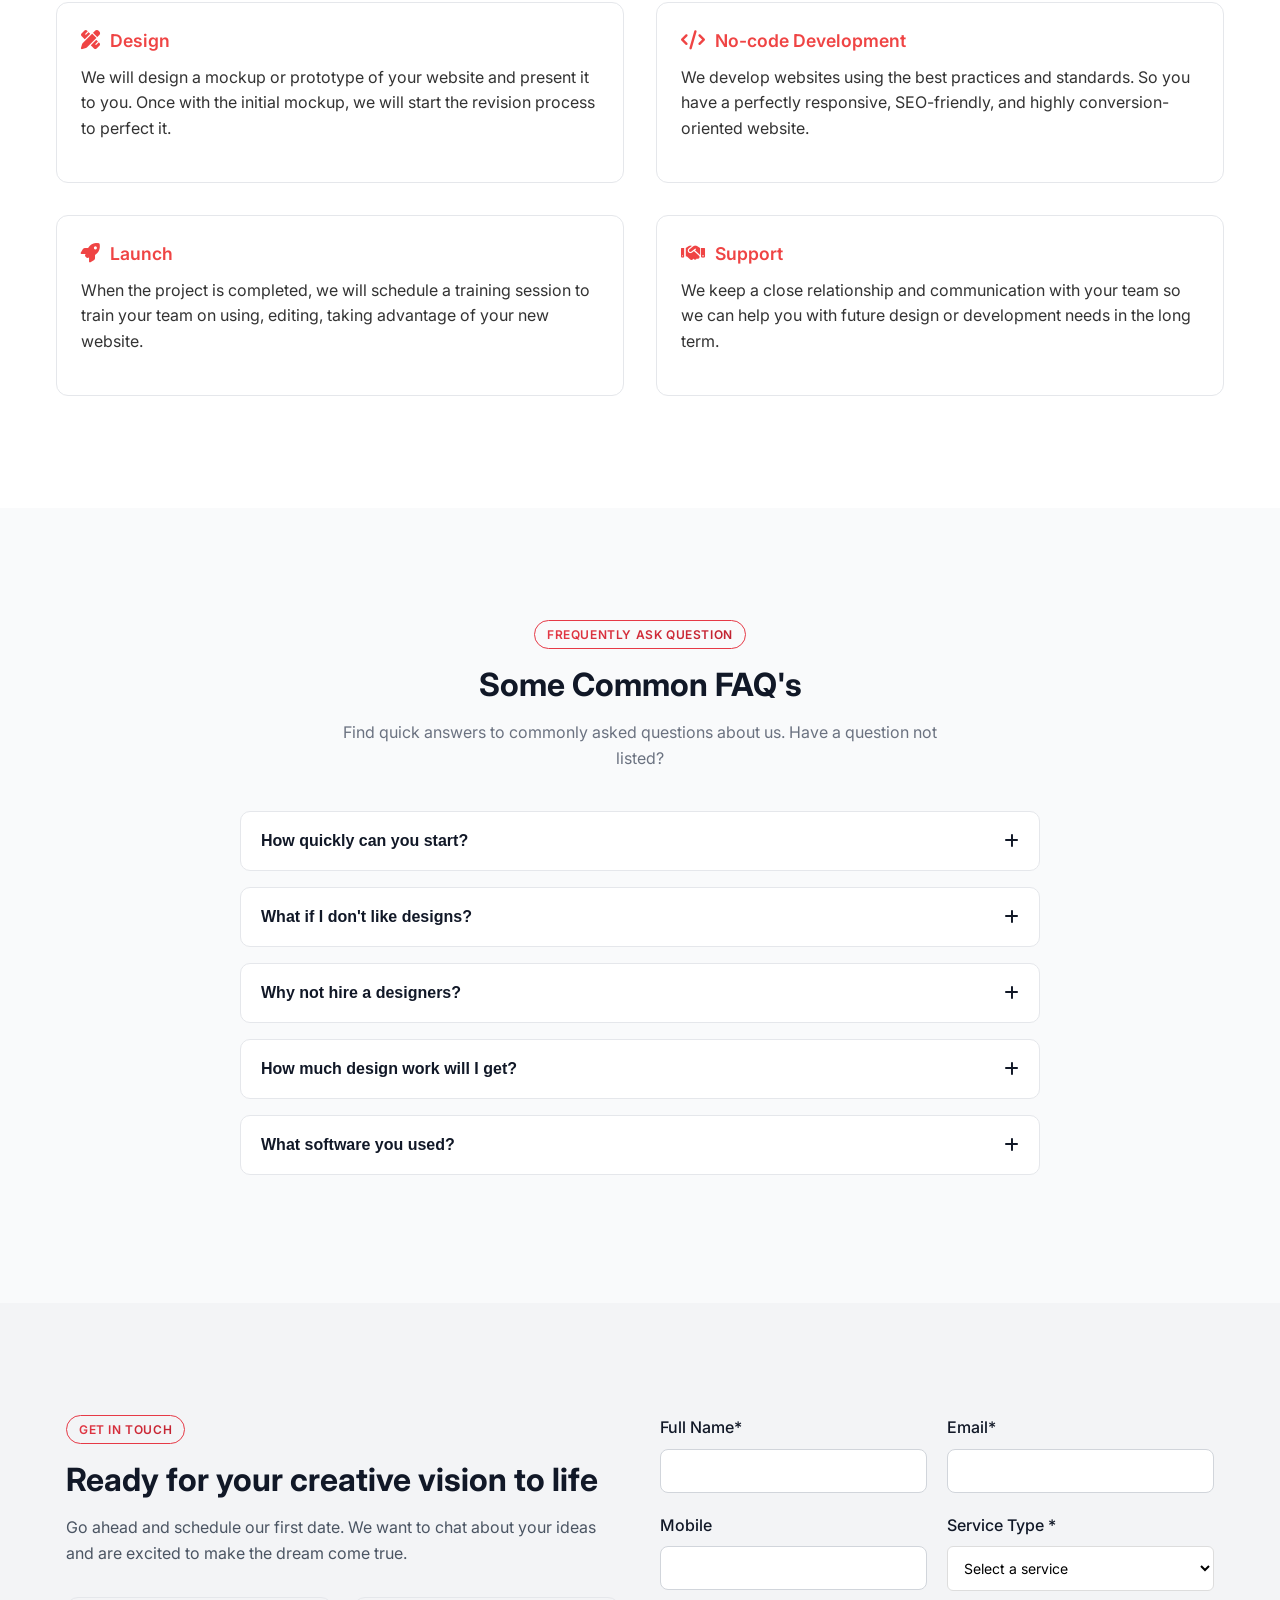
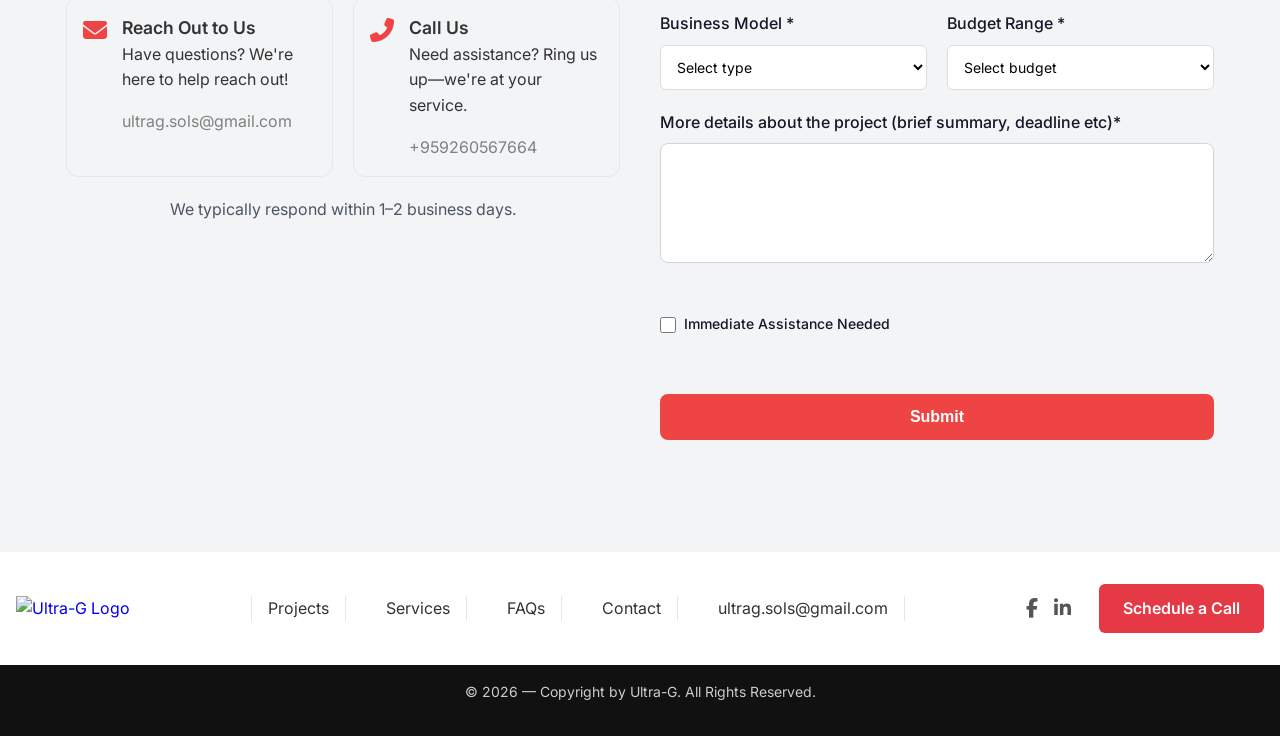
==== commit 181e0a11: "Revert "Fix/contactform"" ====
--- a/index.html
+++ b/index.html
@@ -8,24 +8,28 @@
   <link rel="icon" type="image/png" sizes="32x32" href="/assets/img/favicon.png"> 
   <link rel="shortcut icon" href="/assets/img/favicon.ico" type="image/x-icon">
   <link rel="apple-touch-icon" href="/assets/img/favicon.png">
-  <!--link rel="stylesheet" href="style.css" /-->
+  <link rel="stylesheet" href="./style.css">
+  <link rel="stylesheet" href="style.css" />
   <link rel="preconnect" href="https://fonts.googleapis.com">
   <link href="https://fonts.googleapis.com/css2?family=Inter:wght@400;600;700&display=swap" rel="stylesheet">
   <link rel="stylesheet" href="https://cdnjs.cloudflare.com/ajax/libs/font-awesome/6.4.0/css/all.min.css" />
   <link rel="stylesheet" href="https://cdnjs.cloudflare.com/ajax/libs/font-awesome/6.5.0/css/all.min.css">
   <link href="https://fonts.googleapis.com/css2?family=Inter:wght@400;500;600&display=swap" rel="stylesheet">
+  <script src="https://www.google.com/recaptcha/api.js" async defer></script>
+  <script src="script.js"></script>
+
 <style>
   body {
     font-family: 'Inter', sans-serif;
   }
 </style>
+
 </head>
-
 <body>
 <!-- Navigation Bar -->
 <nav class="navbar" id="navbar">
   <div class="container nav-container">
-    <a href="#home" class="nav-logo">
+    <a href="https://www.ultra-generation.com" class="nav-logo">
       <img src="https://ultra-generation.com/assets/img/Logo%20only%20color.png" alt="Ultra-G Logo">
     </a>
 
@@ -42,27 +46,25 @@
 
     <!-- Navigation Menu -->
     <ul class="nav-menu" id="nav-menu">
-      <li><a href="#home">Home</a></li>
   <li><a href="#projects">Projects</a></li>
   <li><a href="#services">Services</a></li>
   <li><a href="#faq">FAQs</a></li>
-  <!--<li><a href="resources.html">Resources</a></li>
-  <li><a href="blog.html">Blog</a></li> -->
-      
-  <!-- CTA - Trigger Button-->
-      <li><a href="https://forms.gle/MxJfRYhyegvYQQ6DA" class="btn-primary nav-button" target="_blank" rel="noopener noreferrer">Schedule a Call</a></li>
+  <li><a href="resources.html">Resources</a></li>
+  <li><a href="blog.html">Blog</a></li>
+  <!-- CTA -->
+  <li><a href="#contact" class="btn-primary nav-button">Schedule a Call</a></li>
 </ul>
   </div>
 </nav>
 
 
 <!-- Hero Section -->
-<header class="hero" id="home">
+<header class="hero">
   <div class="hero-overlay">
     <div class="container hero-content">
       <h1 class="hero-title">Tailored Solutions to <br> Elevate Your Vision</h1>
       <p>Delivering User-Centric Solutions That Succeed!</p>
-      <a href="https://forms.gle/MxJfRYhyegvYQQ6DA" class="btn-primary" target="_blank" rel="noopener noreferrer">Schedule a Call</a>
+      <a href="#contact" class="btn-primary">Schedule a Call</a>
     </div>
   </div>
 </header>
@@ -368,11 +370,77 @@
             <a href="tel:+959260567664">+959260567664</a>
           </div>
         </div>
-      <p>
+      <p class="section-desc">
        We typically respond within 1–2 business days.
       </p>
       </div>
     </div>
+
+    <form id="contact-form" class="contact-form">
+      <div class="form-group">
+        <label for="name">Full Name*</label>
+        <input type="text" id="name" name="user_name" required />
+      </div>
+      <div class="form-group">
+        <label for="email">Email*</label>
+        <input type="email" id="email" name="user_email" required />
+      </div>
+      <div class="form-group">
+        <label for="mobile">Mobile</label>
+        <input type="tel" id="mobile" name="user_mobile" />
+      </div>
+      <div class="form-group">
+  <label for="service_type">Service Type *</label>
+  <select id="service_type" name="service_type" required>
+    <option value="">Select a service</option>
+    <option value="UI/UX Design">UI/UX Design</option>
+    <option value="App Design">App Design</option>
+    <option value="Business & E-commerce Website">Business & E-commerce Website</option>
+    <option value="Product Design">Product Design</option>
+    <option value="Brand Partnership">Brand Partnership</option>
+  </select>
+</div>
+      <div class="form-group">
+  <label for="business_type">Business Model *</label>
+  <select id="business_type" name="business_type" required>
+    <option value="">Select type</option>
+    <option value="B2B">B2B</option>
+    <option value="B2C">B2C</option>
+    <option value="Service Based">Service Based</option>
+    <option value="Other">Other</option>
+  </select>
+</div>
+      <div class="form-group">
+  <label for="budget">Budget Range *</label>
+  <select id="budget" name="budget" required>
+    <option value="">Select budget</option>
+    <option value="SGD $1,000 - $5,000">SGD $1,000 - $5,000</option>
+    <option value="SGD $5,001 - $10,000">SGD $5,001 - $10,000</option>
+    <option value="SGD $10,000 and above">SGD $10,000 and above</option>
+    <option value="SGD Other">Others</option>
+  </select>
+</div>
+      <div class="form-group">
+  <label for="message">More details about the project (brief summary, deadline etc)*</label>
+  <textarea 
+    id="message" 
+    name="message" 
+    placeholder="Your message" 
+    required>
+  </textarea>
+</div>
+      <!-- Google reCAPTCHA -->
+      <div class="form-group full">
+    <div class="g-recaptcha" data-sitekey="6LdJlYYrAAAAAGIu7HfrHikTf_jBADIbECu-RWLN"></div>
+  </div>
+      <div class="form-group full checkbox-group">
+  <label class="checkbox-label">
+    <input type="checkbox" name="urgent" value="Immediate Assistance Needed">
+    Immediate Assistance Needed
+  </label>
+</div>
+      <button type="submit" class="submit-btn" id="submit-btn">Submit</button>
+    </form>
   </div>
 </section> 
 
@@ -386,10 +454,10 @@
       </div>
 
       <ul class="footer-menu">
-        <li><a href="#home">Home</a></li>
         <li><a href="#projects">Projects</a></li>
         <li><a href="#services">Services</a></li>
         <li><a href="#faq">FAQs</a></li>
+        <li><a href="#contact">Contact</a></li>
         <li class="footer-email">
   <a href="mailto:ultrag.sols@gmail.com">ultrag.sols@gmail.com</a>
   <div class="mobile-icons">
@@ -404,7 +472,7 @@
           <a href="#" aria-label="Facebook"><i class="fab fa-facebook-f"></i></a>
           <a href="#" aria-label="LinkedIn"><i class="fab fa-linkedin-in"></i></a>
         </div>
-        <a href="https://forms.gle/MxJfRYhyegvYQQ6DA" class="btn-primary" target="_blank" rel="noopener noreferrer">Schedule a Call</a>
+        <a href="#contact" class="btn-primary">Schedule a Call</a>
       </div>
     </div>
   </div>
@@ -418,8 +486,10 @@
 <button id="scrollToTop" aria-label="Scroll to top">
   <i class="fas fa-arrow-up"></i>
 </button>
-
-<script src="./script.js"></script>
-
+ 
 </body>
 </html>
+<!-- partial -->
+  
+</body>
+</html>
--- a/style.css
+++ b/style.css
@@ -0,0 +1,1191 @@
+/* Reset & Base Styles */
+* {
+  margin: 0;
+  padding: 0;
+  box-sizing: border-box;
+}
+
+body {
+  font-family: 'Inter', sans-serif;
+  color: #333;
+  background-color: #f9f9f9;
+  line-height: 1.6;
+}
+
+.container {
+  max-width: 1200px;
+  margin: auto;
+  padding: 2rem 1rem;
+}
+
+h1, h2, h3 {
+  font-weight: 700;
+  margin-bottom: 0.5rem;
+}
+
+p {
+  margin-bottom: 1rem;
+}
+
+a {
+  text-decoration: none;
+}
+
+/* Hero Section Styling */
+
+.hero .logo {
+  max-width: 180px;
+  margin-bottom: 2rem;
+}
+
+.hero h1 {
+  font-size: 2rem;
+  margin-bottom: 1rem;
+}
+
+.hero p {
+  font-size: 1.125rem;
+  color: #555;
+}
+
+.btn-primary {
+  display: inline-block;
+  background-color: #e63946;
+  color: white;
+  padding: 0.75rem 1.5rem;
+  border-radius: 6px;
+  font-weight: 600;
+  transition: background 0.3s ease;
+}
+
+.btn-primary:hover {
+  background-color: #d62839;
+}
+
+/* Project Section */
+
+.section-heading {
+  text-align: center;
+  margin-bottom: 3rem;
+}
+
+.section-label {
+  display: inline-block;
+  font-size: 0.75rem;
+  font-weight: 500;
+  color: #7a0f15;
+  padding: 0.3rem 0.75rem;
+  border-radius: 999px;
+  border: 1px solid #7a0f15;
+  margin-bottom: 1rem;
+  text-transform: uppercase;
+  letter-spacing: 0.05em;
+  background-color: transparent;
+}
+
+.section-title {
+  font-size: 2.2rem;
+  font-weight: 700;
+  color: #111827;
+  margin-bottom: 10px;
+}
+
+.section-description {
+  color: #4b5563;
+  font-size: 1rem;
+  max-width: 600px;
+  margin: 0 auto;
+}
+.projects h2 {
+  text-align: center;
+  font-size: 1.75rem;
+  margin-bottom: 0.5rem;
+}
+
+.projects p {
+  text-align: center;
+  color: #666;
+  margin-bottom: 2rem;
+}
+
+.project-grid {
+  display: grid;
+  grid-template-columns: repeat(auto-fit, minmax(280px, 1fr));
+  gap: 2rem;
+}
+
+.project-card {
+  background: #fff;
+  border-radius: 12px;
+  padding: 1rem;
+  box-shadow: 0 4px 10px rgba(0,0,0,0.05);
+  transition: transform 0.2s ease;
+}
+
+.project-card:hover {
+  transform: translateY(-5px);
+}
+
+.project-card img {
+  width: 100%;
+  border-radius: 8px;
+  margin-bottom: 1rem;
+}
+
+.project-card .tag {
+  font-size: 0.85rem;
+  color: #e63946;
+  font-weight: 600;
+  margin-bottom: 0.5rem;
+}
+
+/* Placeholder Styles */
+.placeholder .placeholder-box {
+  width: 100%;
+  height: 180px;
+  background: #e0e0e0;
+  border-radius: 8px;
+  margin-bottom: 1rem;
+}
+/* Sticky Navbar */
+.navbar {
+  position: sticky;
+  top: 0;
+  width: 100%;
+  background-color: #ffffff;
+  z-index: 1000;
+  transition: all 0.3s ease;
+}
+
+.navbar.scrolled {
+  box-shadow: 0 4px 12px rgba(0, 0, 0, 0.08);
+  background-color: #ffffff;
+}
+
+/* Base Hamburger Button */
+.hamburger {
+  display: none;
+  flex-direction: column;
+  justify-content: center;
+  align-items: center;
+  width: 42px;
+  height: 42px;
+  background: #f1f1f1;
+  border: none;
+  cursor: pointer;
+  border-radius: 4px;
+  padding: 0px 8px;
+  z-index: 1;
+}
+.hamburger .bar {
+  width: 100%;
+  height: 3px;
+  background-color: #4b5563; 
+  margin: 3px 0;
+  transition: all 0.4s ease;
+}
+
+/* Animate into "X" */
+.hamburger.active .bar:nth-child(1) {
+  transform: rotate(45deg) translate(5px, 5px);
+}
+.hamburger.active .bar:nth-child(2) {
+  opacity: 0;
+}
+.hamburger.active .bar:nth-child(3) {
+  transform: rotate(-45deg) translate(5px, -5px);
+}
+
+/* Mobile Nav */
+@media (max-width: 768px) {
+  .hamburger {
+    display: flex;
+  }
+
+  .nav-menu {
+    position: fixed;
+    top: 0;
+    right: -100%;
+    height: 100vh;
+    width: 75%;
+    max-width: 400px;
+    background: #fff;
+    flex-direction: column;
+    padding: 2rem;
+    transition: right 0.4s ease;
+    box-shadow: -2px 0 10px rgba(0,0,0,0.1);
+    z-index: 2000;
+  }
+
+  .nav-menu.active {
+    right: 0;
+  }
+
+  .nav-menu li {
+    margin-bottom: 1.2rem;
+  }
+
+  .nav-button {
+    width: 100%;
+    text-align: center;
+    margin-top: 1rem;
+  }
+  
+  @media (max-width: 768px) {
+  .dropdown-menu {
+    position: static;
+    display: none;
+    border: none;
+    box-shadow: none;
+    padding-left: 10px;
+  }
+
+  .dropdown.open .dropdown-menu {
+    display: block;
+  }
+}
+
+  /* Overlay when menu is open */
+  .overlay {
+    position: fixed;
+    top: 0;
+    left: 0;
+    width: 100%;
+    height: 100vh;
+    background: rgba(0,0,0,0.4);
+    opacity: 0;
+    visibility: hidden;
+    transition: 0.3s ease;
+    z-index: 1000;
+  }
+
+  .overlay.active {
+    opacity: 1;
+    visibility: visible;
+  }
+}
+
+/* Nav container */
+.nav-container {
+  max-width: 1200px;
+  margin: 0 auto;
+  padding: 1rem 2rem;
+  display: flex;
+  justify-content: space-between;
+  align-items: center;
+}
+
+/* Logo size */
+.nav-logo img {
+  height: 60px;
+}
+
+
+/* Nav links */
+.nav-menu {
+  display: flex;
+  align-items: center;
+  list-style: none;
+  gap: 2rem;
+  margin: 0;
+}
+
+/* Nav link styling */
+.nav-menu a {
+  color: #333;
+  font-weight: 500;
+  text-decoration: none;
+  transition: color 0.3s;
+}
+
+/* Light red hover for nav menu items */
+.nav-menu li a:hover {
+  color: #d60000;            /* Optional: red text on hover */
+  transition: background-color 0.3s ease;
+}
+
+@media (max-width: 768px) {
+  .nav-menu li a:hover {
+    background-color: #ffe5e5;
+  border-radius: 6px;
+  padding: 6px 12px;
+  transition: background-color 0.3s ease;
+  }
+}
+
+
+
+/* Call to Action Button */
+.nav-button {
+  background-color: #e63946;
+  color: #fff !important;
+  padding: 0.5rem 1rem;
+  border-radius: 6px;
+  font-size: 0.9rem;
+  transition: background-color 0.3s;
+}
+
+.nav-button:hover {
+  background-color: #d62839;
+}
+
+
+/* Smooth scrolling for anchor links */
+html {
+  scroll-behavior: smooth;
+}
+/* Import Google Font */
+@import url('https://fonts.googleapis.com/css2?family=Poppins:wght@400;600;700&display=swap');
+
+body {
+  font-family: 'Poppins', sans-serif;
+}
+
+/* Hero Section */
+.hero {
+  position: relative;
+  background: url('https://www.ultra-generation.com/assets/img/hero_01.jpg') center/cover no-repeat;
+  min-height: 100vh; /* Full screen height */
+  display: flex;
+  align-items: center;
+  justify-content: center;
+  color: white;
+}
+/*.hero {
+  background: linear-gradient(105deg, #FF99D2, #FF8CB8, #99BBFF);
+  background-size: 400% 400%;
+  animation: gradient 15s ease infinite;
+  padding: 8rem 2rem;
+  text-align: center;
+  position: relative;
+}*/
+  /*background: radial-gradient(circle at top left, #f3f4f6, #e0e7ff, #fef2f2);*/
+
+/* Overlay to make text stand out */
+.hero-overlay {
+  position: absolute;
+  top: 0;
+  left: 0;
+  width: 100%;
+  height: 100%;
+  background: linear-gradient(
+    rgba(0, 0, 0, 0.5), 
+    rgba(0, 0, 0, 0.5)
+  );
+  display: flex;
+  align-items: center;
+  padding: 0 1rem;
+}
+
+@keyframes gradient {
+  0% {
+    background-position: 0% 50%;
+  }
+  50% {
+    background-position: 100% 50%;
+  }
+  100% {
+    background-position: 0% 50%;
+  }
+}
+
+
+.hero-title {
+  font-size: 3rem;
+  font-weight: 600;
+  color: #fff; /*#111827*/
+  font-family: 'Poppins', sans-serif;
+  margin-bottom: 1rem;
+}
+
+.hero-content h1 {
+  font-size: 3rem;
+  font-weight: 700;
+  color: #fff; /*#111827*/
+  margin-bottom: 1rem;
+}
+
+.hero-content p {
+  font-size: 1.2rem;
+  color: #fff; /*#1e1e1e*/
+  opacity: 90%;
+  margin-bottom: 2rem;
+  font-family: 'Inter', sans-serif;
+}
+
+.hero-content .btn-primary {
+  background-color: #e63946;
+  color: #fff;
+  padding: 0.75rem 1.5rem;
+  border-radius: 6px;
+  font-weight: 500;
+  text-decoration: none;
+  display: inline-block;
+  transition: background-color 0.3s ease;
+}
+
+.hero-content .btn-primary:hover {
+  background-color: #d62839;
+}
+.section-header {
+  text-align: center;
+  margin-bottom: 3rem;
+}
+
+.badge {
+  display: inline-block;
+  border: 1px solid #e63946;
+  color: #e63946;
+  border-radius: 999px;
+  padding: 0.3rem 1rem;
+  font-size: 0.75rem;
+  font-weight: 600;
+  text-transform: uppercase;
+  margin-bottom: 1rem;
+}
+
+.section-header h2 {
+  font-size: 2rem;
+  font-weight: 700;
+  color: #111827;
+  margin-bottom: 0.5rem;
+}
+
+.section-header p {
+  font-size: 1rem;
+  color: #4b5563;
+}
+/* Google Font for Poppins ONLY */
+@import url('https://fonts.googleapis.com/css2?family=Poppins:wght@600&display=swap');
+
+
+.project-grid {
+  display: grid;
+  grid-template-columns: repeat(auto-fit, minmax(280px, 1fr));
+  gap: 2rem;
+}
+
+.project-card {
+  background: #ffffff;
+  border-radius: 12px;
+  box-shadow: 0 4px 16px rgba(0, 0, 0, 0.05);
+  overflow: hidden;
+  transition: transform 0.3s ease;
+}
+
+.project-card:hover {
+  transform: translateY(-4px);
+}
+
+.project-card img {
+  width: 100%;
+  height: auto;
+  display: block;
+}
+
+.project-card h3 {
+  font-size: 1.1rem;
+  margin: 1rem 1rem 0.25rem;
+  color: #111827;
+}
+
+.project-card .project-type {
+  font-size: 0.85rem;
+  color: #6b7280;
+  margin-left: 1rem;
+  display: block;
+}
+
+.project-card p {
+  font-size: 0.95rem;
+  margin: 0.5rem 1rem 1rem;
+  color: #4b5563;
+}
+
+/* Why Choose Us Section */
+.why-us-section {
+  padding: 100px 20px;
+  background-color: #0d0d0d;
+}
+
+.section-label {
+  display: inline-block;
+  border: 1px solid #e63946;
+  padding: 4px 12px;
+  border-radius: 20px;
+  font-size: 0.75rem;
+  font-weight: 600;
+  text-transform: uppercase;
+  margin-bottom: 10px;
+  background-image: linear-gradient(105deg, #e63946, #be202e);
+    -webkit-background-clip: text;
+    background-clip: text;
+    color: transparent;
+}
+
+.why-us-section .section-title {
+  font-size: 2.2rem;
+  font-weight: 700;
+  color: #fff;
+}ƒ
+
+.section-description {
+  font-size: 1rem;
+  color: #ccc;
+  margin-top: 10px;
+  max-width: 640px;
+}
+
+.why-us-section .section-description {
+  font-size: 1rem;
+  color: #808080;
+  margin-top: 10px;
+  max-width: 640px;
+}
+
+.why-us-grid {
+  display: grid;
+  grid-template-columns: repeat(auto-fit, minmax(280px, 1fr));
+  gap: 2rem;
+  margin-top: 3rem;
+}
+
+.why-card {
+  padding: 1.8rem;
+  border-radius: 20px;
+  background: radial-gradient(circle at top left, #FFE3EA, #FFE3E3, #FFD6FC, #FFC2D7);
+  background-size: 300% 300%;
+  animation: gradientAnimation 10s ease infinite;
+  box-shadow: 0 6px 20px rgba(0, 0, 0, 0.05);
+  text-align: left;
+  color: #1f2937;
+}
+
+@keyframes gradientAnimation {
+  0% { background-position: 0% 50%; }
+  50% { background-position: 100% 50%; }
+  100% { background-position: 0% 50%; }
+}
+
+.why-card .icon {
+  font-size: 1.8rem;
+  color: #e63946;
+  margin-bottom: 1rem;
+}
+
+.why-card h3 {
+  font-size: 1.2rem;
+  font-weight: 600;
+  margin-bottom: 0.5rem;
+}
+
+.why-card p {
+  font-size: 0.95rem;
+  color: #374151;
+  line-height: 1.5;
+}
+
+/* Scrolling tags section */
+.scroll-tags {
+  overflow: hidden;
+  position: relative;
+  width: 100%;
+  margin-top: 3rem;
+}
+
+.tag-track {
+  display: flex;
+  width: fit-content;
+  animation: scrollLoop 20s linear infinite;
+}
+
+.scroll-tags:hover .tag-track {
+  animation-play-state: paused;
+}
+
+.tag-list {
+  display: flex;
+}
+
+.tag {
+display: inline-block;
+  white-space: nowrap;
+  border: 1px solid #fff;
+  color: #fff;
+  padding: 0.4rem 1rem;
+  margin: 0 0.5rem;
+  border-radius: 999px;
+  font-size: 0.875rem;
+  font-weight: 500;
+  opacity: 80%;
+}
+
+@keyframes scrollLoop {
+  0% { transform: translateX(0); }
+  100% { transform: translateX(-50%); }
+}
+
+/* Testimonials Section */
+.testimonials-section {
+  padding: 60px 20px;
+  background-color: #f3f4f6; /* Light neutral tone to distinguish section */
+}
+
+.section-header.center {
+  text-align: center;
+  margin-bottom: 40px;
+}
+
+.section-title {
+  font-size: 2.25rem;
+  font-weight: 700;
+  margin-bottom: 12px;
+}
+
+.section-subtitle {
+  font-size: 1rem;
+  color: #4b5563;
+  max-width: 600px;
+  margin: 0 auto;
+}
+
+.testimonials-grid {
+  display: grid;
+  grid-template-columns: repeat(auto-fit, minmax(280px, 1fr));
+  gap: 24px;
+}
+
+.testimonial-card {
+  background: #ffffff;
+  padding: 24px;
+  border-radius: 16px;
+  box-shadow: 0 6px 20px rgba(0, 0, 0, 0.04);
+  transition: transform 0.3s ease;
+}
+
+.testimonial-card:hover {
+  transform: translateY(-4px);
+}
+
+.testimonial-text {
+  font-size: 0.95rem;
+  color: #374151;
+  margin-bottom: 20px;
+  line-height: 1.6;
+}
+
+.testimonial-user {
+  display: flex;
+  align-items: center;
+  gap: 12px;
+}
+
+.testimonial-user img {
+  width: 48px;
+  height: 48px;
+  border-radius: 50%;
+  object-fit: cover;
+}
+
+/* Our Steps Section */
+.steps-section {
+  padding: 80px 20px;
+  background-color: #ffffff;
+}
+
+.steps-grid {
+  display: grid;
+  grid-template-columns: repeat(2, 1fr); /* exactly 2 columns */
+  gap: 32px;
+  margin-top: 40px;
+}
+
+.step-item {
+  border: 1px solid #e5e7eb; /* Light gray border */
+  background: #ffffff;
+  padding: 24px;
+  border-radius: 12px;
+  transition: box-shadow 0.3s ease;
+}
+
+.step-item:hover {
+  box-shadow: 0 6px 18px rgba(0, 0, 0, 0.05);
+}
+
+.step-title {
+  font-size: 1.1rem;
+  font-weight: 600;
+  color: #ef4444;
+  margin-bottom: 10px;
+  display: flex;
+  align-items: center;
+  gap: 10px;
+}
+
+.step-title i {
+  font-size: 1.2rem;
+  color: #ef4444;
+}
+
+@media (max-width: 768px) {
+  .steps-grid {
+    grid-template-columns: 1fr;
+  }
+}
+
+/*FAQ Section*/
+.faq-section {
+  background: #f9fafb;
+  padding: 80px 20px;
+  text-align: center;
+}
+
+.faq-section .section-title {
+  font-size: 2rem;
+  font-weight: 700;
+  margin-bottom: 10px;
+}
+
+.faq-section .section-desc {
+  font-size: 1rem;
+  color: #6b7280;
+  max-width: 600px;
+  margin: 0 auto 40px;
+}
+
+.faq-accordion {
+  max-width: 800px;
+  margin: 0 auto;
+  text-align: left;
+}
+
+.faq-item {
+  border: 1px solid #e5e7eb;
+  border-radius: 10px;
+  margin-bottom: 16px;
+  overflow: hidden;
+  background: #fff;
+}
+
+.faq-question {
+  width: 100%;
+  background: none;
+  border: none;
+  padding: 20px;
+  font-size: 1rem;
+  font-weight: 600;
+  display: flex;
+  justify-content: space-between;
+  align-items: center;
+  cursor: pointer;
+  color: #111827;
+}
+
+.faq-question i {
+  transition: transform 0.3s ease;
+}
+
+.faq-answer {
+  max-height: 0;
+  overflow: hidden;
+  transition: max-height 0.4s ease;
+  padding: 0 20px;
+  font-size: 0.95rem;
+  color: #374151;
+  line-height: 1.6;
+}
+
+.faq-item.open .faq-answer {
+  padding: 20px;
+  max-height: 500px; /* Enough space to reveal content */
+}
+
+.faq-item.open .faq-question i {
+  transform: rotate(45deg); /* Turns + into − */
+}
+
+/*Contact Section*/
+.contact-section {
+  padding: 80px 20px;
+  background: #f3f4f6;
+  text-align: left;
+}
+
+.contact-section .section-title {
+  font-size: 2rem;
+  font-weight: 700;
+  margin-bottom: 10px;
+}
+
+.contact-section .section-desc {
+  max-width: 700px;
+  margin: 0 auto 10px;
+  font-size: 1rem;
+  color: #4b5563;
+}
+
+.contact-form {
+  max-width: 700px;
+  margin: 0 auto;
+  display: flex;
+  flex-wrap: wrap;
+  gap: 20px;
+  justify-content: center;
+}
+
+.contact-form .form-group {
+  flex: 1 1 45%;
+  display: flex;
+  flex-direction: column;
+}
+
+.contact-form .form-group.full {
+  flex: 1 1 100%;
+}
+
+.contact-form label {
+  margin-bottom: 8px;
+  font-weight: 500;
+  text-align: left;
+  color: #111827;
+}
+
+.contact-form input,
+.contact-form textarea {
+  padding: 12px;
+  border: 1px solid #d1d5db;
+  border-radius: 8px;
+  font-size: 1rem;
+  resize: vertical;
+  background-color: #ffffff;
+}
+
+.contact-form textarea {
+  min-height: 120px;
+}
+
+.submit-btn {
+  padding: 12px 28px;
+  background-color: #4f46e5;
+  color: #ffffff;
+  border: none;
+  border-radius: 8px;
+  font-size: 1rem;
+  font-weight: 600;
+  cursor: pointer;
+  transition: background-color 0.3s ease;
+}
+
+.submit-btn:hover {
+  background-color: #4338ca;
+}
+
+.contact-section {
+  padding: 80px 50px;
+  background: #f3f4f6;
+}
+
+.contact-grid {
+  display: flex;
+  flex-wrap: wrap;
+  gap: 40px;
+  align-items: flex-start;
+  justify-content: space-between;
+  max-width: 1200px;
+  margin: 0 auto;
+}
+
+.contact-info {
+  flex: 1 1 45%;
+}
+
+.contact-info .section-title {
+  font-size: 2rem;
+  font-weight: 700;
+  margin-bottom: 10px;
+}
+
+.contact-info .section-desc {
+  font-size: 1rem;
+  color: #4b5563;
+  margin-bottom: 10px;
+}
+
+.contact-info .section-note {
+  font-size: 0.95rem;
+  color: #6b7280;
+  margin-bottom: 30px;
+}
+
+.contact-detail h4 {
+  font-size: 1.1rem;
+  font-weight: 600;
+  margin-top: 20px;
+  color: #111827;
+}
+
+.contact-detail p {
+  margin-bottom: 6px;
+  color: #374151;
+}
+
+.contact-form {
+  flex: 1 1 45%;
+  display: flex;
+  flex-wrap: wrap;
+  gap: 20px;
+}
+
+.contact-form .form-group {
+  flex: 1 1 45%;
+  display: flex;
+  flex-direction: column;
+}
+
+.contact-form .form-group.full {
+  flex: 1 1 100%;
+}
+
+.contact-form label {
+  margin-bottom: 8px;
+  font-weight: 500;
+  text-align: left;
+  color: #111827;
+}
+
+.contact-form input,
+.contact-form textarea {
+  padding: 12px;
+  border: 1px solid #d1d5db;
+  border-radius: 8px;
+  font-size: 1rem;
+  background-color: #ffffff;
+  resize: vertical;
+}
+
+.contact-form textarea {
+  min-height: 120px;
+}
+
+.contact-detail-grid {
+  display: flex;
+  flex-wrap: wrap;
+  gap: 20px;
+  margin-top: 30px;
+}
+
+.contact-box {
+  display: flex;
+  align-items: flex-start;
+  gap: 15px;
+  padding: 16px;
+  border: 1px solid #e5e7eb;
+  border-radius: 12px;
+  flex: 1 1 45%;
+  
+}
+
+.contact-box i {
+  font-size: 1.5rem;
+  color: #ef4444;
+  margin-top: 4px;
+}
+
+.contact-box h4 {
+  margin: 0;
+  font-size: 1.1rem;
+  font-weight: 600;
+}
+
+.contact-box a {
+  color: #808080;
+  text-decoration: none;
+}
+.checkbox-group {
+  margin: 10px 0 20px;
+}
+
+.checkbox-label {
+  display: flex;
+  align-items: center;
+  gap: 8px;
+  font-size: 14px;
+  cursor: pointer;
+}
+
+.checkbox-label input {
+  width: 16px;
+  height: 16px;
+  cursor: pointer;
+}
+
+.submit-btn {
+  width: 100%;
+  padding: 14px;
+  background-color: #ef4444;
+  color: #fff;
+  border: none;
+  border-radius: 8px;
+  font-size: 1rem;
+  font-weight: 600;
+  cursor: pointer;
+  transition: background-color 0.3s ease;
+  margin-top: 10px;
+}
+
+.submit-btn:hover {
+  background-color: #dc2626;
+}
+
+.form-group select {
+  width: 100%;
+  padding: 12px;
+  border: 1px solid #ddd;
+  border-radius: 6px;
+  font-size: 14px;
+  font-family: inherit;
+  background-color: #fff;
+}
+
+@media (max-width: 768px) {
+  .contact-grid {
+    flex-direction: column;
+  }
+}
+
+/* Footer */
+.footer {
+  font-family: Inter, sans-serif;
+}
+
+/* Main white background footer area */
+.footer-main {
+  background-color: #ffffff;
+  padding: 2rem 1rem;
+}
+
+.footer-top {
+  display: flex;
+  flex-wrap: wrap;
+  align-items: center;
+  justify-content: space-between;
+  gap: 2rem;
+}
+
+.footer-logo {
+  height: 40px;
+}
+
+/* Footer Menu */
+.footer-menu {
+  display: flex;
+  flex-wrap: wrap;
+  gap: 1.5rem;
+  list-style: none;
+  padding: 0;
+  margin: 0;
+  border-left: 1px solid #e6e6e6;
+  border-right: 1px solid #e6e6e6;
+}
+
+.footer-menu li {
+  padding: 0 1rem;
+  border-right: 1px solid #e6e6e6;
+}
+
+.footer-menu li:last-child {
+  border-right: none;
+}
+
+.footer-menu a {
+  color: #333;
+  text-decoration: none;
+  transition: color 0.2s ease;
+}
+
+.footer-menu a:hover {
+  color: #000;
+}
+
+/* Social + CTA */
+.footer-right {
+  display: flex;
+  align-items: center;
+  gap: 1rem;
+}
+
+.footer-socials a {
+  color: #555;
+  margin-right: 0.75rem;
+  font-size: 1.2rem;
+  transition: color 0.2s ease;
+}
+
+.footer-socials a:hover {
+  color: #000;
+}
+
+/* Copyright - dark background */
+.footer-bottom {
+  background-color: #111;
+  padding: 1rem 0;
+  text-align: center;
+  font-size: 0.875rem;
+  color: #ccc;
+}
+/* Hide mobile social icons on desktop */
+.footer-email .mobile-icons {
+  display: none;
+}
+
+/* Show icons beside email only on mobile */
+@media (max-width: 768px) {
+  .footer-email {
+    display: flex;
+    align-items: center;
+    gap: 10px;
+  }
+
+  .footer-email .mobile-icons {
+    display: flex;
+    gap: 10px;
+  }
+
+  .footer-email .mobile-icons a {
+    color: #111;
+    font-size: 1rem;
+  }
+
+  .footer-right .footer-socials {
+    display: none; /* hide desktop social on mobile */
+  }
+
+  .footer-right .btn-primary {
+    margin-top: 1rem;
+    display: block;
+  }
+}
+
+/*Scroll to the top*/
+#scrollToTop {
+  position: fixed;
+  bottom: 30px;
+  right: 30px;
+  width: 44px;
+  height: 44px;
+  border: 2px solid #e63946;
+  background: transparent;
+  color: #e63946;
+  border-radius: 50%;
+  cursor: pointer;
+  font-size: 16px;
+  display: none;
+  align-items: center;
+  justify-content: center;
+  z-index: 1000;
+  transition: opacity 0.3s ease;
+}
+
+#scrollToTop:hover {
+  background-color: rgba(230, 57, 70, 0.1);
+}
--- a/style.css
+++ b/style.css
@@ -0,0 +1,1191 @@
+/* Reset & Base Styles */
+* {
+  margin: 0;
+  padding: 0;
+  box-sizing: border-box;
+}
+
+body {
+  font-family: 'Inter', sans-serif;
+  color: #333;
+  background-color: #f9f9f9;
+  line-height: 1.6;
+}
+
+.container {
+  max-width: 1200px;
+  margin: auto;
+  padding: 2rem 1rem;
+}
+
+h1, h2, h3 {
+  font-weight: 700;
+  margin-bottom: 0.5rem;
+}
+
+p {
+  margin-bottom: 1rem;
+}
+
+a {
+  text-decoration: none;
+}
+
+/* Hero Section Styling */
+
+.hero .logo {
+  max-width: 180px;
+  margin-bottom: 2rem;
+}
+
+.hero h1 {
+  font-size: 2rem;
+  margin-bottom: 1rem;
+}
+
+.hero p {
+  font-size: 1.125rem;
+  color: #555;
+}
+
+.btn-primary {
+  display: inline-block;
+  background-color: #e63946;
+  color: white;
+  padding: 0.75rem 1.5rem;
+  border-radius: 6px;
+  font-weight: 600;
+  transition: background 0.3s ease;
+}
+
+.btn-primary:hover {
+  background-color: #d62839;
+}
+
+/* Project Section */
+
+.section-heading {
+  text-align: center;
+  margin-bottom: 3rem;
+}
+
+.section-label {
+  display: inline-block;
+  font-size: 0.75rem;
+  font-weight: 500;
+  color: #7a0f15;
+  padding: 0.3rem 0.75rem;
+  border-radius: 999px;
+  border: 1px solid #7a0f15;
+  margin-bottom: 1rem;
+  text-transform: uppercase;
+  letter-spacing: 0.05em;
+  background-color: transparent;
+}
+
+.section-title {
+  font-size: 2.2rem;
+  font-weight: 700;
+  color: #111827;
+  margin-bottom: 10px;
+}
+
+.section-description {
+  color: #4b5563;
+  font-size: 1rem;
+  max-width: 600px;
+  margin: 0 auto;
+}
+.projects h2 {
+  text-align: center;
+  font-size: 1.75rem;
+  margin-bottom: 0.5rem;
+}
+
+.projects p {
+  text-align: center;
+  color: #666;
+  margin-bottom: 2rem;
+}
+
+.project-grid {
+  display: grid;
+  grid-template-columns: repeat(auto-fit, minmax(280px, 1fr));
+  gap: 2rem;
+}
+
+.project-card {
+  background: #fff;
+  border-radius: 12px;
+  padding: 1rem;
+  box-shadow: 0 4px 10px rgba(0,0,0,0.05);
+  transition: transform 0.2s ease;
+}
+
+.project-card:hover {
+  transform: translateY(-5px);
+}
+
+.project-card img {
+  width: 100%;
+  border-radius: 8px;
+  margin-bottom: 1rem;
+}
+
+.project-card .tag {
+  font-size: 0.85rem;
+  color: #e63946;
+  font-weight: 600;
+  margin-bottom: 0.5rem;
+}
+
+/* Placeholder Styles */
+.placeholder .placeholder-box {
+  width: 100%;
+  height: 180px;
+  background: #e0e0e0;
+  border-radius: 8px;
+  margin-bottom: 1rem;
+}
+/* Sticky Navbar */
+.navbar {
+  position: sticky;
+  top: 0;
+  width: 100%;
+  background-color: #ffffff;
+  z-index: 1000;
+  transition: all 0.3s ease;
+}
+
+.navbar.scrolled {
+  box-shadow: 0 4px 12px rgba(0, 0, 0, 0.08);
+  background-color: #ffffff;
+}
+
+/* Base Hamburger Button */
+.hamburger {
+  display: none;
+  flex-direction: column;
+  justify-content: center;
+  align-items: center;
+  width: 42px;
+  height: 42px;
+  background: #f1f1f1;
+  border: none;
+  cursor: pointer;
+  border-radius: 4px;
+  padding: 0px 8px;
+  z-index: 1;
+}
+.hamburger .bar {
+  width: 100%;
+  height: 3px;
+  background-color: #4b5563; 
+  margin: 3px 0;
+  transition: all 0.4s ease;
+}
+
+/* Animate into "X" */
+.hamburger.active .bar:nth-child(1) {
+  transform: rotate(45deg) translate(5px, 5px);
+}
+.hamburger.active .bar:nth-child(2) {
+  opacity: 0;
+}
+.hamburger.active .bar:nth-child(3) {
+  transform: rotate(-45deg) translate(5px, -5px);
+}
+
+/* Mobile Nav */
+@media (max-width: 768px) {
+  .hamburger {
+    display: flex;
+  }
+
+  .nav-menu {
+    position: fixed;
+    top: 0;
+    right: -100%;
+    height: 100vh;
+    width: 75%;
+    max-width: 400px;
+    background: #fff;
+    flex-direction: column;
+    padding: 2rem;
+    transition: right 0.4s ease;
+    box-shadow: -2px 0 10px rgba(0,0,0,0.1);
+    z-index: 2000;
+  }
+
+  .nav-menu.active {
+    right: 0;
+  }
+
+  .nav-menu li {
+    margin-bottom: 1.2rem;
+  }
+
+  .nav-button {
+    width: 100%;
+    text-align: center;
+    margin-top: 1rem;
+  }
+  
+  @media (max-width: 768px) {
+  .dropdown-menu {
+    position: static;
+    display: none;
+    border: none;
+    box-shadow: none;
+    padding-left: 10px;
+  }
+
+  .dropdown.open .dropdown-menu {
+    display: block;
+  }
+}
+
+  /* Overlay when menu is open */
+  .overlay {
+    position: fixed;
+    top: 0;
+    left: 0;
+    width: 100%;
+    height: 100vh;
+    background: rgba(0,0,0,0.4);
+    opacity: 0;
+    visibility: hidden;
+    transition: 0.3s ease;
+    z-index: 1000;
+  }
+
+  .overlay.active {
+    opacity: 1;
+    visibility: visible;
+  }
+}
+
+/* Nav container */
+.nav-container {
+  max-width: 1200px;
+  margin: 0 auto;
+  padding: 1rem 2rem;
+  display: flex;
+  justify-content: space-between;
+  align-items: center;
+}
+
+/* Logo size */
+.nav-logo img {
+  height: 60px;
+}
+
+
+/* Nav links */
+.nav-menu {
+  display: flex;
+  align-items: center;
+  list-style: none;
+  gap: 2rem;
+  margin: 0;
+}
+
+/* Nav link styling */
+.nav-menu a {
+  color: #333;
+  font-weight: 500;
+  text-decoration: none;
+  transition: color 0.3s;
+}
+
+/* Light red hover for nav menu items */
+.nav-menu li a:hover {
+  color: #d60000;            /* Optional: red text on hover */
+  transition: background-color 0.3s ease;
+}
+
+@media (max-width: 768px) {
+  .nav-menu li a:hover {
+    background-color: #ffe5e5;
+  border-radius: 6px;
+  padding: 6px 12px;
+  transition: background-color 0.3s ease;
+  }
+}
+
+
+
+/* Call to Action Button */
+.nav-button {
+  background-color: #e63946;
+  color: #fff !important;
+  padding: 0.5rem 1rem;
+  border-radius: 6px;
+  font-size: 0.9rem;
+  transition: background-color 0.3s;
+}
+
+.nav-button:hover {
+  background-color: #d62839;
+}
+
+
+/* Smooth scrolling for anchor links */
+html {
+  scroll-behavior: smooth;
+}
+/* Import Google Font */
+@import url('https://fonts.googleapis.com/css2?family=Poppins:wght@400;600;700&display=swap');
+
+body {
+  font-family: 'Poppins', sans-serif;
+}
+
+/* Hero Section */
+.hero {
+  position: relative;
+  background: url('https://www.ultra-generation.com/assets/img/hero_01.jpg') center/cover no-repeat;
+  min-height: 100vh; /* Full screen height */
+  display: flex;
+  align-items: center;
+  justify-content: center;
+  color: white;
+}
+/*.hero {
+  background: linear-gradient(105deg, #FF99D2, #FF8CB8, #99BBFF);
+  background-size: 400% 400%;
+  animation: gradient 15s ease infinite;
+  padding: 8rem 2rem;
+  text-align: center;
+  position: relative;
+}*/
+  /*background: radial-gradient(circle at top left, #f3f4f6, #e0e7ff, #fef2f2);*/
+
+/* Overlay to make text stand out */
+.hero-overlay {
+  position: absolute;
+  top: 0;
+  left: 0;
+  width: 100%;
+  height: 100%;
+  background: linear-gradient(
+    rgba(0, 0, 0, 0.5), 
+    rgba(0, 0, 0, 0.5)
+  );
+  display: flex;
+  align-items: center;
+  padding: 0 1rem;
+}
+
+@keyframes gradient {
+  0% {
+    background-position: 0% 50%;
+  }
+  50% {
+    background-position: 100% 50%;
+  }
+  100% {
+    background-position: 0% 50%;
+  }
+}
+
+
+.hero-title {
+  font-size: 3rem;
+  font-weight: 600;
+  color: #fff; /*#111827*/
+  font-family: 'Poppins', sans-serif;
+  margin-bottom: 1rem;
+}
+
+.hero-content h1 {
+  font-size: 3rem;
+  font-weight: 700;
+  color: #fff; /*#111827*/
+  margin-bottom: 1rem;
+}
+
+.hero-content p {
+  font-size: 1.2rem;
+  color: #fff; /*#1e1e1e*/
+  opacity: 90%;
+  margin-bottom: 2rem;
+  font-family: 'Inter', sans-serif;
+}
+
+.hero-content .btn-primary {
+  background-color: #e63946;
+  color: #fff;
+  padding: 0.75rem 1.5rem;
+  border-radius: 6px;
+  font-weight: 500;
+  text-decoration: none;
+  display: inline-block;
+  transition: background-color 0.3s ease;
+}
+
+.hero-content .btn-primary:hover {
+  background-color: #d62839;
+}
+.section-header {
+  text-align: center;
+  margin-bottom: 3rem;
+}
+
+.badge {
+  display: inline-block;
+  border: 1px solid #e63946;
+  color: #e63946;
+  border-radius: 999px;
+  padding: 0.3rem 1rem;
+  font-size: 0.75rem;
+  font-weight: 600;
+  text-transform: uppercase;
+  margin-bottom: 1rem;
+}
+
+.section-header h2 {
+  font-size: 2rem;
+  font-weight: 700;
+  color: #111827;
+  margin-bottom: 0.5rem;
+}
+
+.section-header p {
+  font-size: 1rem;
+  color: #4b5563;
+}
+/* Google Font for Poppins ONLY */
+@import url('https://fonts.googleapis.com/css2?family=Poppins:wght@600&display=swap');
+
+
+.project-grid {
+  display: grid;
+  grid-template-columns: repeat(auto-fit, minmax(280px, 1fr));
+  gap: 2rem;
+}
+
+.project-card {
+  background: #ffffff;
+  border-radius: 12px;
+  box-shadow: 0 4px 16px rgba(0, 0, 0, 0.05);
+  overflow: hidden;
+  transition: transform 0.3s ease;
+}
+
+.project-card:hover {
+  transform: translateY(-4px);
+}
+
+.project-card img {
+  width: 100%;
+  height: auto;
+  display: block;
+}
+
+.project-card h3 {
+  font-size: 1.1rem;
+  margin: 1rem 1rem 0.25rem;
+  color: #111827;
+}
+
+.project-card .project-type {
+  font-size: 0.85rem;
+  color: #6b7280;
+  margin-left: 1rem;
+  display: block;
+}
+
+.project-card p {
+  font-size: 0.95rem;
+  margin: 0.5rem 1rem 1rem;
+  color: #4b5563;
+}
+
+/* Why Choose Us Section */
+.why-us-section {
+  padding: 100px 20px;
+  background-color: #0d0d0d;
+}
+
+.section-label {
+  display: inline-block;
+  border: 1px solid #e63946;
+  padding: 4px 12px;
+  border-radius: 20px;
+  font-size: 0.75rem;
+  font-weight: 600;
+  text-transform: uppercase;
+  margin-bottom: 10px;
+  background-image: linear-gradient(105deg, #e63946, #be202e);
+    -webkit-background-clip: text;
+    background-clip: text;
+    color: transparent;
+}
+
+.why-us-section .section-title {
+  font-size: 2.2rem;
+  font-weight: 700;
+  color: #fff;
+}ƒ
+
+.section-description {
+  font-size: 1rem;
+  color: #ccc;
+  margin-top: 10px;
+  max-width: 640px;
+}
+
+.why-us-section .section-description {
+  font-size: 1rem;
+  color: #808080;
+  margin-top: 10px;
+  max-width: 640px;
+}
+
+.why-us-grid {
+  display: grid;
+  grid-template-columns: repeat(auto-fit, minmax(280px, 1fr));
+  gap: 2rem;
+  margin-top: 3rem;
+}
+
+.why-card {
+  padding: 1.8rem;
+  border-radius: 20px;
+  background: radial-gradient(circle at top left, #FFE3EA, #FFE3E3, #FFD6FC, #FFC2D7);
+  background-size: 300% 300%;
+  animation: gradientAnimation 10s ease infinite;
+  box-shadow: 0 6px 20px rgba(0, 0, 0, 0.05);
+  text-align: left;
+  color: #1f2937;
+}
+
+@keyframes gradientAnimation {
+  0% { background-position: 0% 50%; }
+  50% { background-position: 100% 50%; }
+  100% { background-position: 0% 50%; }
+}
+
+.why-card .icon {
+  font-size: 1.8rem;
+  color: #e63946;
+  margin-bottom: 1rem;
+}
+
+.why-card h3 {
+  font-size: 1.2rem;
+  font-weight: 600;
+  margin-bottom: 0.5rem;
+}
+
+.why-card p {
+  font-size: 0.95rem;
+  color: #374151;
+  line-height: 1.5;
+}
+
+/* Scrolling tags section */
+.scroll-tags {
+  overflow: hidden;
+  position: relative;
+  width: 100%;
+  margin-top: 3rem;
+}
+
+.tag-track {
+  display: flex;
+  width: fit-content;
+  animation: scrollLoop 20s linear infinite;
+}
+
+.scroll-tags:hover .tag-track {
+  animation-play-state: paused;
+}
+
+.tag-list {
+  display: flex;
+}
+
+.tag {
+display: inline-block;
+  white-space: nowrap;
+  border: 1px solid #fff;
+  color: #fff;
+  padding: 0.4rem 1rem;
+  margin: 0 0.5rem;
+  border-radius: 999px;
+  font-size: 0.875rem;
+  font-weight: 500;
+  opacity: 80%;
+}
+
+@keyframes scrollLoop {
+  0% { transform: translateX(0); }
+  100% { transform: translateX(-50%); }
+}
+
+/* Testimonials Section */
+.testimonials-section {
+  padding: 60px 20px;
+  background-color: #f3f4f6; /* Light neutral tone to distinguish section */
+}
+
+.section-header.center {
+  text-align: center;
+  margin-bottom: 40px;
+}
+
+.section-title {
+  font-size: 2.25rem;
+  font-weight: 700;
+  margin-bottom: 12px;
+}
+
+.section-subtitle {
+  font-size: 1rem;
+  color: #4b5563;
+  max-width: 600px;
+  margin: 0 auto;
+}
+
+.testimonials-grid {
+  display: grid;
+  grid-template-columns: repeat(auto-fit, minmax(280px, 1fr));
+  gap: 24px;
+}
+
+.testimonial-card {
+  background: #ffffff;
+  padding: 24px;
+  border-radius: 16px;
+  box-shadow: 0 6px 20px rgba(0, 0, 0, 0.04);
+  transition: transform 0.3s ease;
+}
+
+.testimonial-card:hover {
+  transform: translateY(-4px);
+}
+
+.testimonial-text {
+  font-size: 0.95rem;
+  color: #374151;
+  margin-bottom: 20px;
+  line-height: 1.6;
+}
+
+.testimonial-user {
+  display: flex;
+  align-items: center;
+  gap: 12px;
+}
+
+.testimonial-user img {
+  width: 48px;
+  height: 48px;
+  border-radius: 50%;
+  object-fit: cover;
+}
+
+/* Our Steps Section */
+.steps-section {
+  padding: 80px 20px;
+  background-color: #ffffff;
+}
+
+.steps-grid {
+  display: grid;
+  grid-template-columns: repeat(2, 1fr); /* exactly 2 columns */
+  gap: 32px;
+  margin-top: 40px;
+}
+
+.step-item {
+  border: 1px solid #e5e7eb; /* Light gray border */
+  background: #ffffff;
+  padding: 24px;
+  border-radius: 12px;
+  transition: box-shadow 0.3s ease;
+}
+
+.step-item:hover {
+  box-shadow: 0 6px 18px rgba(0, 0, 0, 0.05);
+}
+
+.step-title {
+  font-size: 1.1rem;
+  font-weight: 600;
+  color: #ef4444;
+  margin-bottom: 10px;
+  display: flex;
+  align-items: center;
+  gap: 10px;
+}
+
+.step-title i {
+  font-size: 1.2rem;
+  color: #ef4444;
+}
+
+@media (max-width: 768px) {
+  .steps-grid {
+    grid-template-columns: 1fr;
+  }
+}
+
+/*FAQ Section*/
+.faq-section {
+  background: #f9fafb;
+  padding: 80px 20px;
+  text-align: center;
+}
+
+.faq-section .section-title {
+  font-size: 2rem;
+  font-weight: 700;
+  margin-bottom: 10px;
+}
+
+.faq-section .section-desc {
+  font-size: 1rem;
+  color: #6b7280;
+  max-width: 600px;
+  margin: 0 auto 40px;
+}
+
+.faq-accordion {
+  max-width: 800px;
+  margin: 0 auto;
+  text-align: left;
+}
+
+.faq-item {
+  border: 1px solid #e5e7eb;
+  border-radius: 10px;
+  margin-bottom: 16px;
+  overflow: hidden;
+  background: #fff;
+}
+
+.faq-question {
+  width: 100%;
+  background: none;
+  border: none;
+  padding: 20px;
+  font-size: 1rem;
+  font-weight: 600;
+  display: flex;
+  justify-content: space-between;
+  align-items: center;
+  cursor: pointer;
+  color: #111827;
+}
+
+.faq-question i {
+  transition: transform 0.3s ease;
+}
+
+.faq-answer {
+  max-height: 0;
+  overflow: hidden;
+  transition: max-height 0.4s ease;
+  padding: 0 20px;
+  font-size: 0.95rem;
+  color: #374151;
+  line-height: 1.6;
+}
+
+.faq-item.open .faq-answer {
+  padding: 20px;
+  max-height: 500px; /* Enough space to reveal content */
+}
+
+.faq-item.open .faq-question i {
+  transform: rotate(45deg); /* Turns + into − */
+}
+
+/*Contact Section*/
+.contact-section {
+  padding: 80px 20px;
+  background: #f3f4f6;
+  text-align: left;
+}
+
+.contact-section .section-title {
+  font-size: 2rem;
+  font-weight: 700;
+  margin-bottom: 10px;
+}
+
+.contact-section .section-desc {
+  max-width: 700px;
+  margin: 0 auto 10px;
+  font-size: 1rem;
+  color: #4b5563;
+}
+
+.contact-form {
+  max-width: 700px;
+  margin: 0 auto;
+  display: flex;
+  flex-wrap: wrap;
+  gap: 20px;
+  justify-content: center;
+}
+
+.contact-form .form-group {
+  flex: 1 1 45%;
+  display: flex;
+  flex-direction: column;
+}
+
+.contact-form .form-group.full {
+  flex: 1 1 100%;
+}
+
+.contact-form label {
+  margin-bottom: 8px;
+  font-weight: 500;
+  text-align: left;
+  color: #111827;
+}
+
+.contact-form input,
+.contact-form textarea {
+  padding: 12px;
+  border: 1px solid #d1d5db;
+  border-radius: 8px;
+  font-size: 1rem;
+  resize: vertical;
+  background-color: #ffffff;
+}
+
+.contact-form textarea {
+  min-height: 120px;
+}
+
+.submit-btn {
+  padding: 12px 28px;
+  background-color: #4f46e5;
+  color: #ffffff;
+  border: none;
+  border-radius: 8px;
+  font-size: 1rem;
+  font-weight: 600;
+  cursor: pointer;
+  transition: background-color 0.3s ease;
+}
+
+.submit-btn:hover {
+  background-color: #4338ca;
+}
+
+.contact-section {
+  padding: 80px 50px;
+  background: #f3f4f6;
+}
+
+.contact-grid {
+  display: flex;
+  flex-wrap: wrap;
+  gap: 40px;
+  align-items: flex-start;
+  justify-content: space-between;
+  max-width: 1200px;
+  margin: 0 auto;
+}
+
+.contact-info {
+  flex: 1 1 45%;
+}
+
+.contact-info .section-title {
+  font-size: 2rem;
+  font-weight: 700;
+  margin-bottom: 10px;
+}
+
+.contact-info .section-desc {
+  font-size: 1rem;
+  color: #4b5563;
+  margin-bottom: 10px;
+}
+
+.contact-info .section-note {
+  font-size: 0.95rem;
+  color: #6b7280;
+  margin-bottom: 30px;
+}
+
+.contact-detail h4 {
+  font-size: 1.1rem;
+  font-weight: 600;
+  margin-top: 20px;
+  color: #111827;
+}
+
+.contact-detail p {
+  margin-bottom: 6px;
+  color: #374151;
+}
+
+.contact-form {
+  flex: 1 1 45%;
+  display: flex;
+  flex-wrap: wrap;
+  gap: 20px;
+}
+
+.contact-form .form-group {
+  flex: 1 1 45%;
+  display: flex;
+  flex-direction: column;
+}
+
+.contact-form .form-group.full {
+  flex: 1 1 100%;
+}
+
+.contact-form label {
+  margin-bottom: 8px;
+  font-weight: 500;
+  text-align: left;
+  color: #111827;
+}
+
+.contact-form input,
+.contact-form textarea {
+  padding: 12px;
+  border: 1px solid #d1d5db;
+  border-radius: 8px;
+  font-size: 1rem;
+  background-color: #ffffff;
+  resize: vertical;
+}
+
+.contact-form textarea {
+  min-height: 120px;
+}
+
+.contact-detail-grid {
+  display: flex;
+  flex-wrap: wrap;
+  gap: 20px;
+  margin-top: 30px;
+}
+
+.contact-box {
+  display: flex;
+  align-items: flex-start;
+  gap: 15px;
+  padding: 16px;
+  border: 1px solid #e5e7eb;
+  border-radius: 12px;
+  flex: 1 1 45%;
+  
+}
+
+.contact-box i {
+  font-size: 1.5rem;
+  color: #ef4444;
+  margin-top: 4px;
+}
+
+.contact-box h4 {
+  margin: 0;
+  font-size: 1.1rem;
+  font-weight: 600;
+}
+
+.contact-box a {
+  color: #808080;
+  text-decoration: none;
+}
+.checkbox-group {
+  margin: 10px 0 20px;
+}
+
+.checkbox-label {
+  display: flex;
+  align-items: center;
+  gap: 8px;
+  font-size: 14px;
+  cursor: pointer;
+}
+
+.checkbox-label input {
+  width: 16px;
+  height: 16px;
+  cursor: pointer;
+}
+
+.submit-btn {
+  width: 100%;
+  padding: 14px;
+  background-color: #ef4444;
+  color: #fff;
+  border: none;
+  border-radius: 8px;
+  font-size: 1rem;
+  font-weight: 600;
+  cursor: pointer;
+  transition: background-color 0.3s ease;
+  margin-top: 10px;
+}
+
+.submit-btn:hover {
+  background-color: #dc2626;
+}
+
+.form-group select {
+  width: 100%;
+  padding: 12px;
+  border: 1px solid #ddd;
+  border-radius: 6px;
+  font-size: 14px;
+  font-family: inherit;
+  background-color: #fff;
+}
+
+@media (max-width: 768px) {
+  .contact-grid {
+    flex-direction: column;
+  }
+}
+
+/* Footer */
+.footer {
+  font-family: Inter, sans-serif;
+}
+
+/* Main white background footer area */
+.footer-main {
+  background-color: #ffffff;
+  padding: 2rem 1rem;
+}
+
+.footer-top {
+  display: flex;
+  flex-wrap: wrap;
+  align-items: center;
+  justify-content: space-between;
+  gap: 2rem;
+}
+
+.footer-logo {
+  height: 40px;
+}
+
+/* Footer Menu */
+.footer-menu {
+  display: flex;
+  flex-wrap: wrap;
+  gap: 1.5rem;
+  list-style: none;
+  padding: 0;
+  margin: 0;
+  border-left: 1px solid #e6e6e6;
+  border-right: 1px solid #e6e6e6;
+}
+
+.footer-menu li {
+  padding: 0 1rem;
+  border-right: 1px solid #e6e6e6;
+}
+
+.footer-menu li:last-child {
+  border-right: none;
+}
+
+.footer-menu a {
+  color: #333;
+  text-decoration: none;
+  transition: color 0.2s ease;
+}
+
+.footer-menu a:hover {
+  color: #000;
+}
+
+/* Social + CTA */
+.footer-right {
+  display: flex;
+  align-items: center;
+  gap: 1rem;
+}
+
+.footer-socials a {
+  color: #555;
+  margin-right: 0.75rem;
+  font-size: 1.2rem;
+  transition: color 0.2s ease;
+}
+
+.footer-socials a:hover {
+  color: #000;
+}
+
+/* Copyright - dark background */
+.footer-bottom {
+  background-color: #111;
+  padding: 1rem 0;
+  text-align: center;
+  font-size: 0.875rem;
+  color: #ccc;
+}
+/* Hide mobile social icons on desktop */
+.footer-email .mobile-icons {
+  display: none;
+}
+
+/* Show icons beside email only on mobile */
+@media (max-width: 768px) {
+  .footer-email {
+    display: flex;
+    align-items: center;
+    gap: 10px;
+  }
+
+  .footer-email .mobile-icons {
+    display: flex;
+    gap: 10px;
+  }
+
+  .footer-email .mobile-icons a {
+    color: #111;
+    font-size: 1rem;
+  }
+
+  .footer-right .footer-socials {
+    display: none; /* hide desktop social on mobile */
+  }
+
+  .footer-right .btn-primary {
+    margin-top: 1rem;
+    display: block;
+  }
+}
+
+/*Scroll to the top*/
+#scrollToTop {
+  position: fixed;
+  bottom: 30px;
+  right: 30px;
+  width: 44px;
+  height: 44px;
+  border: 2px solid #e63946;
+  background: transparent;
+  color: #e63946;
+  border-radius: 50%;
+  cursor: pointer;
+  font-size: 16px;
+  display: none;
+  align-items: center;
+  justify-content: center;
+  z-index: 1000;
+  transition: opacity 0.3s ease;
+}
+
+#scrollToTop:hover {
+  background-color: rgba(230, 57, 70, 0.1);
+}
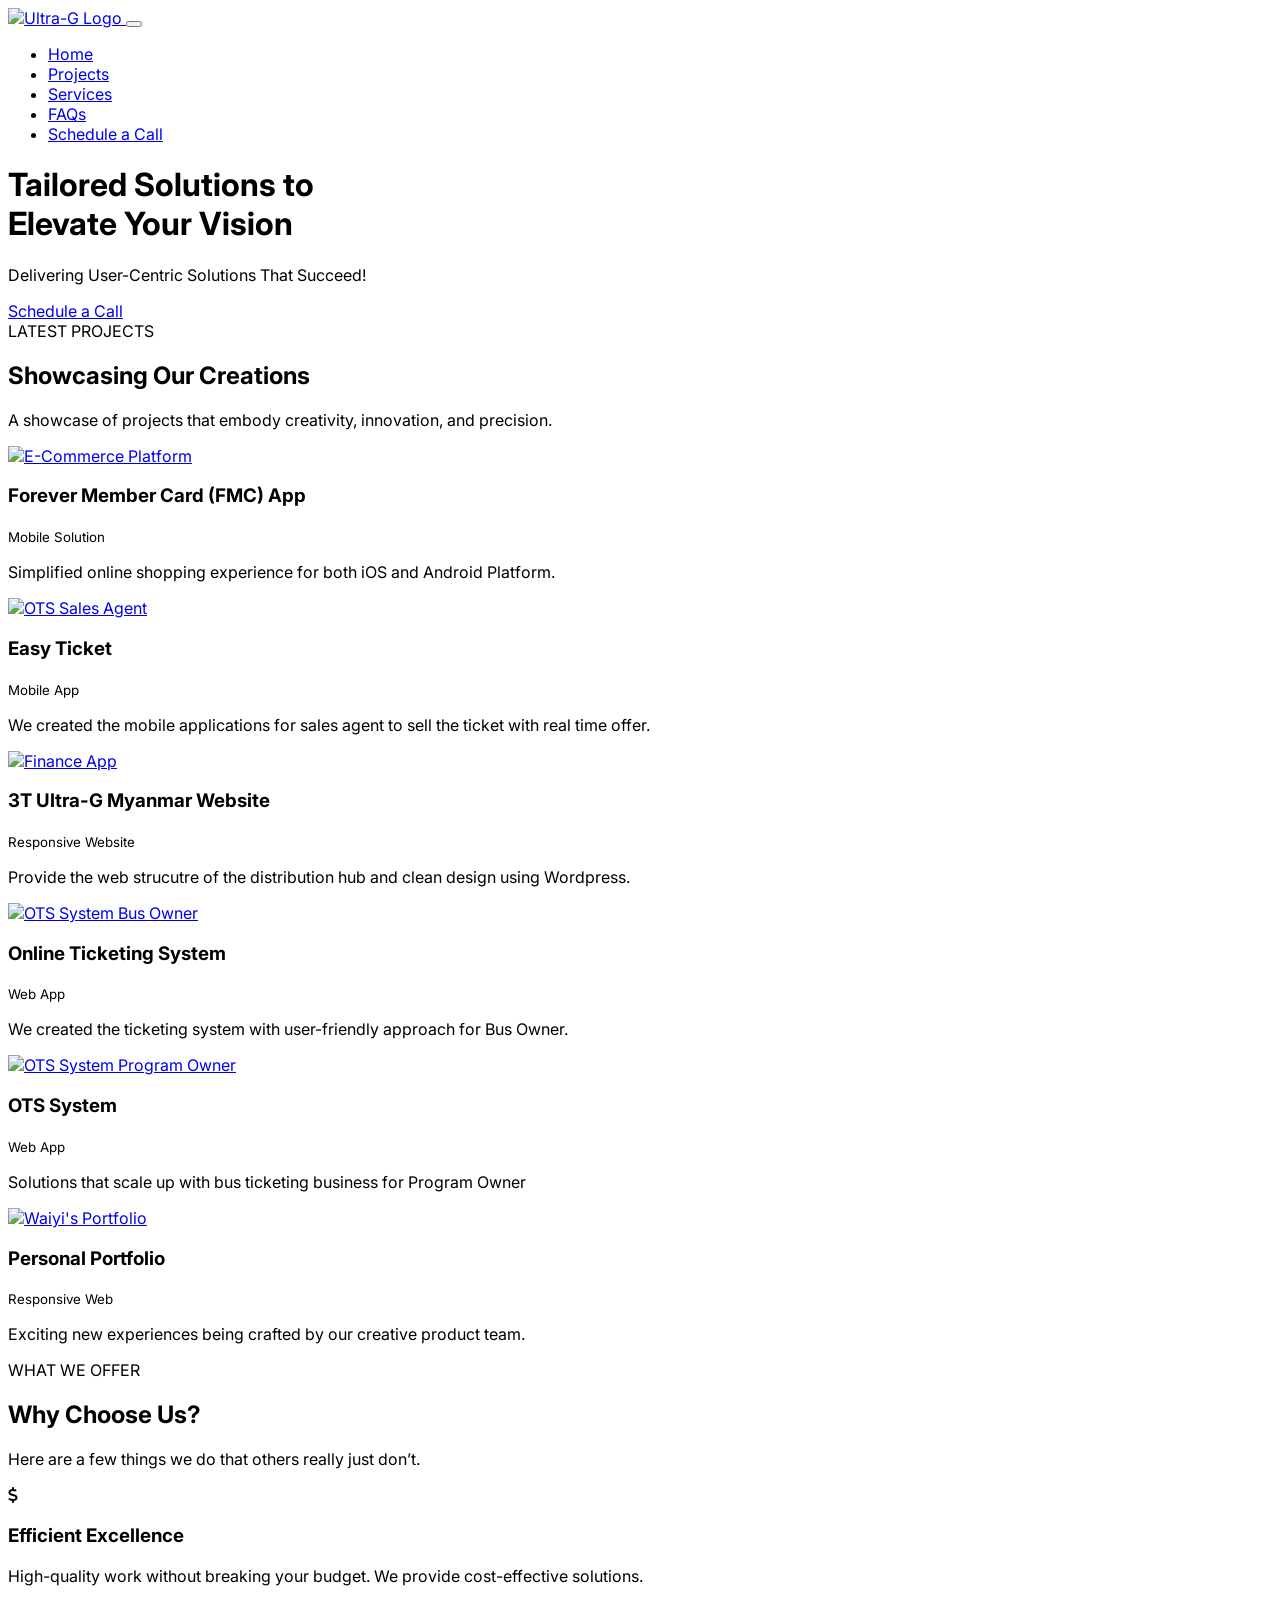
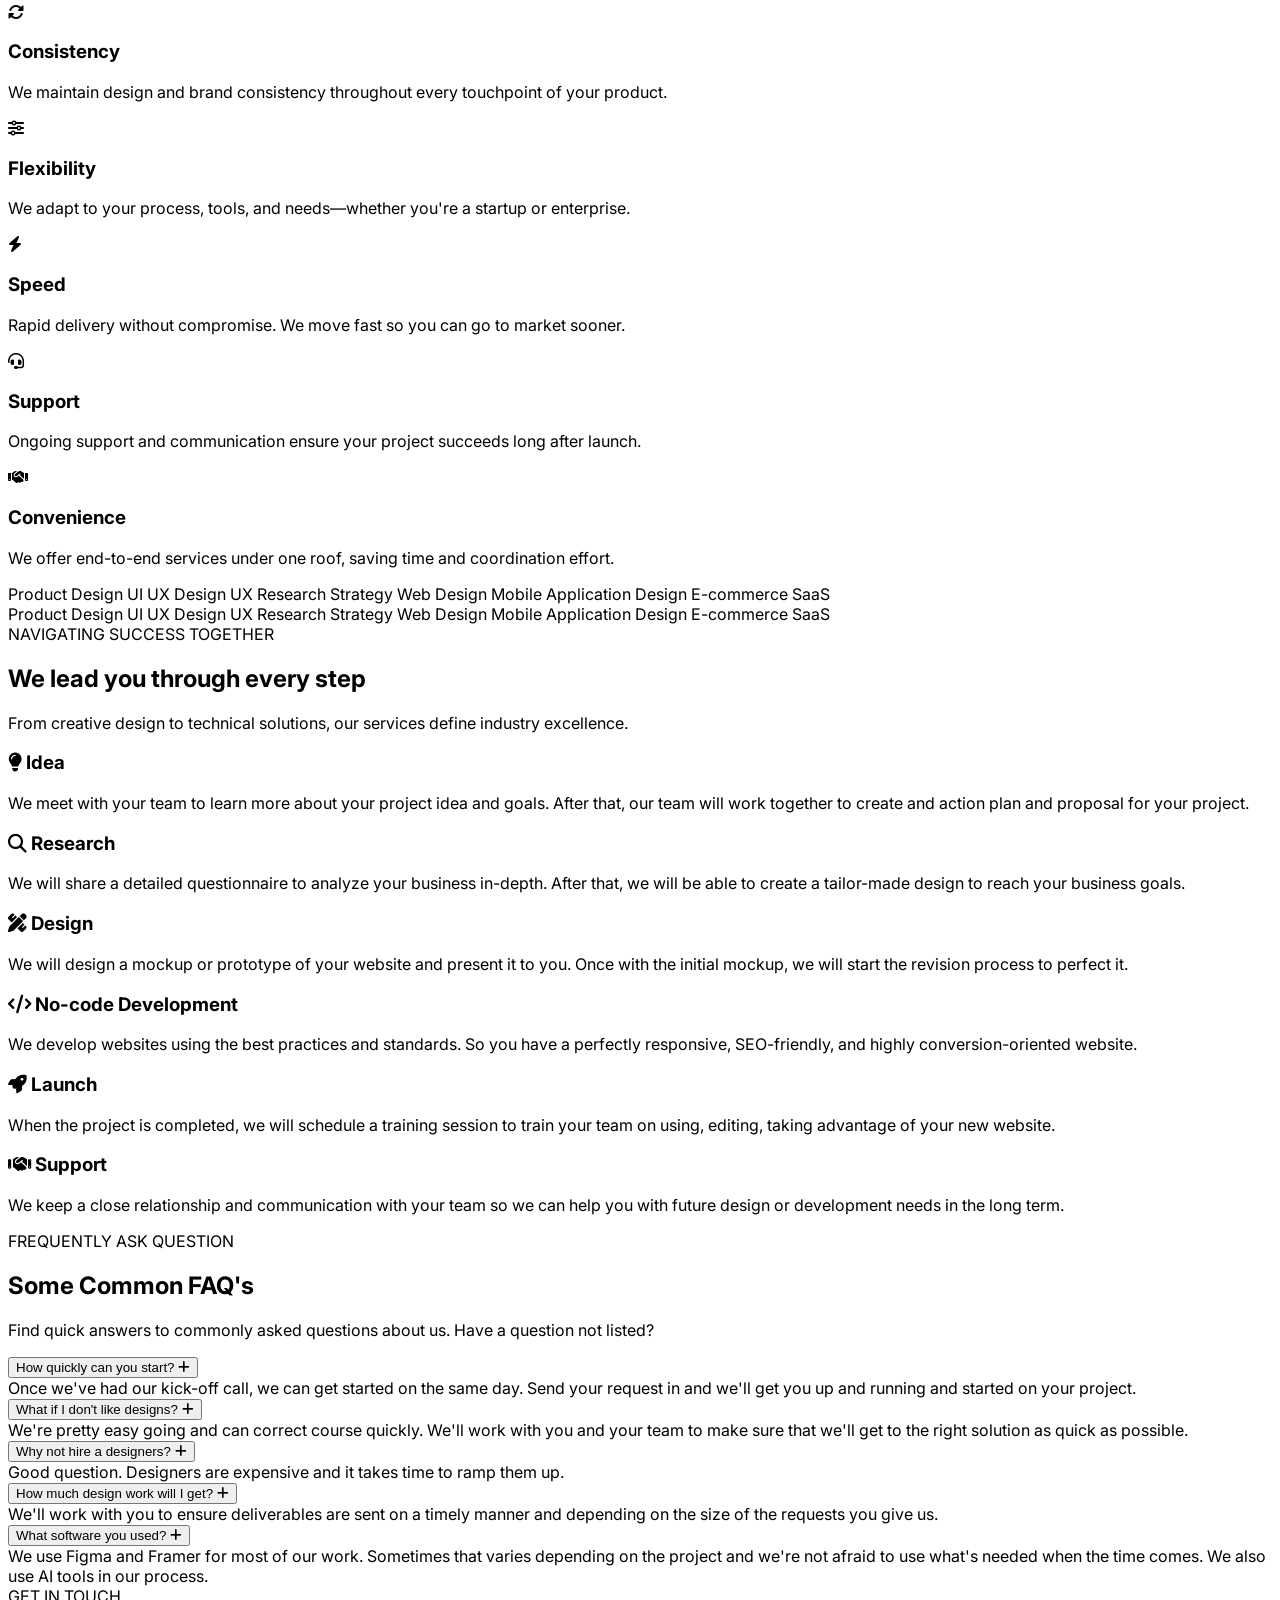
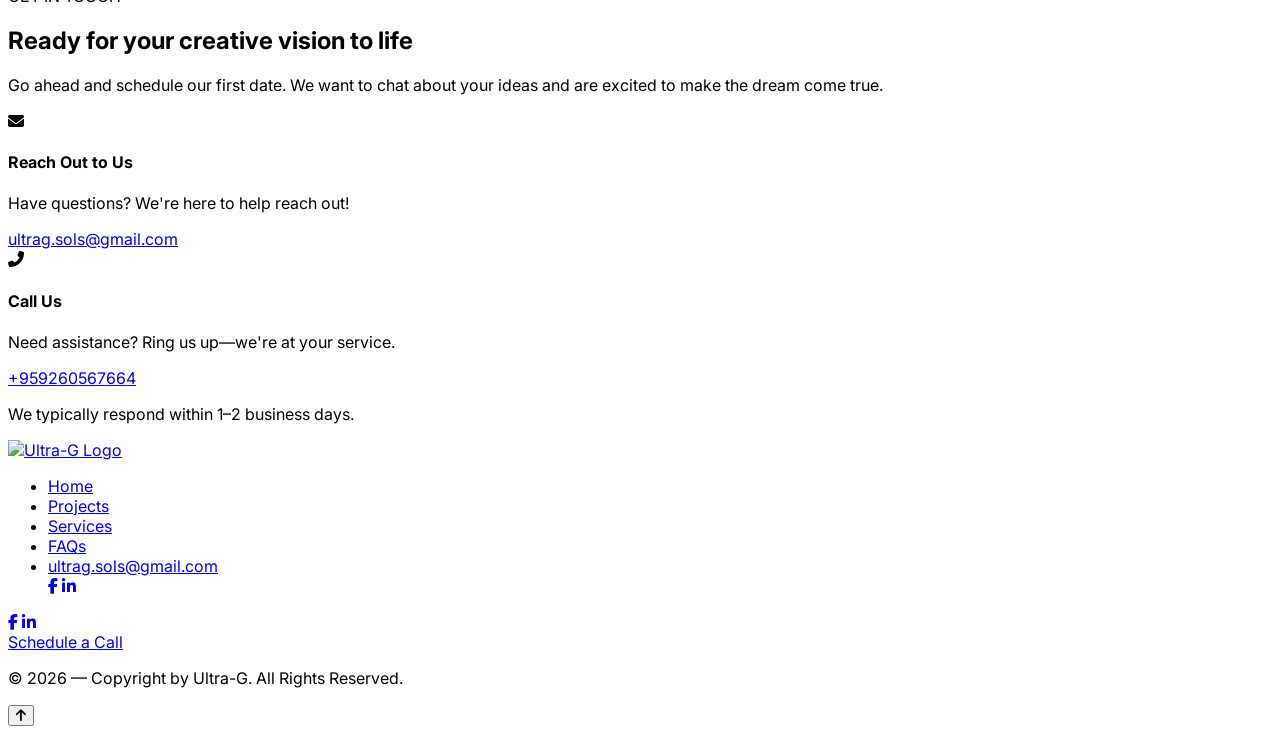
==== commit 574756b3: "index.html fix" ====
--- a/index.html
+++ b/index.html
@@ -8,28 +8,24 @@
   <link rel="icon" type="image/png" sizes="32x32" href="/assets/img/favicon.png"> 
   <link rel="shortcut icon" href="/assets/img/favicon.ico" type="image/x-icon">
   <link rel="apple-touch-icon" href="/assets/img/favicon.png">
-  <link rel="stylesheet" href="./style.css">
-  <link rel="stylesheet" href="style.css" />
+  <!--link rel="stylesheet" href="style.css" /-->
   <link rel="preconnect" href="https://fonts.googleapis.com">
   <link href="https://fonts.googleapis.com/css2?family=Inter:wght@400;600;700&display=swap" rel="stylesheet">
   <link rel="stylesheet" href="https://cdnjs.cloudflare.com/ajax/libs/font-awesome/6.4.0/css/all.min.css" />
   <link rel="stylesheet" href="https://cdnjs.cloudflare.com/ajax/libs/font-awesome/6.5.0/css/all.min.css">
   <link href="https://fonts.googleapis.com/css2?family=Inter:wght@400;500;600&display=swap" rel="stylesheet">
-  <script src="https://www.google.com/recaptcha/api.js" async defer></script>
-  <script src="script.js"></script>
-
 <style>
   body {
     font-family: 'Inter', sans-serif;
   }
 </style>
-
 </head>
+
 <body>
 <!-- Navigation Bar -->
 <nav class="navbar" id="navbar">
   <div class="container nav-container">
-    <a href="https://www.ultra-generation.com" class="nav-logo">
+    <a href="#home" class="nav-logo">
       <img src="https://ultra-generation.com/assets/img/Logo%20only%20color.png" alt="Ultra-G Logo">
     </a>
 
@@ -46,25 +42,27 @@
 
     <!-- Navigation Menu -->
     <ul class="nav-menu" id="nav-menu">
+      <li><a href="#home">Home</a></li>
   <li><a href="#projects">Projects</a></li>
   <li><a href="#services">Services</a></li>
   <li><a href="#faq">FAQs</a></li>
-  <li><a href="resources.html">Resources</a></li>
-  <li><a href="blog.html">Blog</a></li>
-  <!-- CTA -->
-  <li><a href="#contact" class="btn-primary nav-button">Schedule a Call</a></li>
+  <!--<li><a href="resources.html">Resources</a></li>
+  <li><a href="blog.html">Blog</a></li> -->
+      
+  <!-- CTA - Trigger Button-->
+      <li><a href="https://forms.gle/MxJfRYhyegvYQQ6DA" class="btn-primary nav-button" target="_blank" rel="noopener noreferrer">Schedule a Call</a></li>
 </ul>
   </div>
 </nav>
 
 
 <!-- Hero Section -->
-<header class="hero">
+<header class="hero" id="home">
   <div class="hero-overlay">
     <div class="container hero-content">
       <h1 class="hero-title">Tailored Solutions to <br> Elevate Your Vision</h1>
       <p>Delivering User-Centric Solutions That Succeed!</p>
-      <a href="#contact" class="btn-primary">Schedule a Call</a>
+      <a href="https://forms.gle/MxJfRYhyegvYQQ6DA" class="btn-primary" target="_blank" rel="noopener noreferrer">Schedule a Call</a>
     </div>
   </div>
 </header>
@@ -370,77 +368,11 @@
             <a href="tel:+959260567664">+959260567664</a>
           </div>
         </div>
-      <p class="section-desc">
+      <p>
        We typically respond within 1–2 business days.
       </p>
       </div>
     </div>
-
-    <form id="contact-form" class="contact-form">
-      <div class="form-group">
-        <label for="name">Full Name*</label>
-        <input type="text" id="name" name="user_name" required />
-      </div>
-      <div class="form-group">
-        <label for="email">Email*</label>
-        <input type="email" id="email" name="user_email" required />
-      </div>
-      <div class="form-group">
-        <label for="mobile">Mobile</label>
-        <input type="tel" id="mobile" name="user_mobile" />
-      </div>
-      <div class="form-group">
-  <label for="service_type">Service Type *</label>
-  <select id="service_type" name="service_type" required>
-    <option value="">Select a service</option>
-    <option value="UI/UX Design">UI/UX Design</option>
-    <option value="App Design">App Design</option>
-    <option value="Business & E-commerce Website">Business & E-commerce Website</option>
-    <option value="Product Design">Product Design</option>
-    <option value="Brand Partnership">Brand Partnership</option>
-  </select>
-</div>
-      <div class="form-group">
-  <label for="business_type">Business Model *</label>
-  <select id="business_type" name="business_type" required>
-    <option value="">Select type</option>
-    <option value="B2B">B2B</option>
-    <option value="B2C">B2C</option>
-    <option value="Service Based">Service Based</option>
-    <option value="Other">Other</option>
-  </select>
-</div>
-      <div class="form-group">
-  <label for="budget">Budget Range *</label>
-  <select id="budget" name="budget" required>
-    <option value="">Select budget</option>
-    <option value="SGD $1,000 - $5,000">SGD $1,000 - $5,000</option>
-    <option value="SGD $5,001 - $10,000">SGD $5,001 - $10,000</option>
-    <option value="SGD $10,000 and above">SGD $10,000 and above</option>
-    <option value="SGD Other">Others</option>
-  </select>
-</div>
-      <div class="form-group">
-  <label for="message">More details about the project (brief summary, deadline etc)*</label>
-  <textarea 
-    id="message" 
-    name="message" 
-    placeholder="Your message" 
-    required>
-  </textarea>
-</div>
-      <!-- Google reCAPTCHA -->
-      <div class="form-group full">
-    <div class="g-recaptcha" data-sitekey="6LdJlYYrAAAAAGIu7HfrHikTf_jBADIbECu-RWLN"></div>
-  </div>
-      <div class="form-group full checkbox-group">
-  <label class="checkbox-label">
-    <input type="checkbox" name="urgent" value="Immediate Assistance Needed">
-    Immediate Assistance Needed
-  </label>
-</div>
-      <button type="submit" class="submit-btn" id="submit-btn">Submit</button>
-    </form>
   </div>
 </section> 
 
@@ -454,10 +386,10 @@
       </div>
 
       <ul class="footer-menu">
+        <li><a href="#home">Home</a></li>
         <li><a href="#projects">Projects</a></li>
         <li><a href="#services">Services</a></li>
         <li><a href="#faq">FAQs</a></li>
-        <li><a href="#contact">Contact</a></li>
         <li class="footer-email">
   <a href="mailto:ultrag.sols@gmail.com">ultrag.sols@gmail.com</a>
   <div class="mobile-icons">
@@ -472,7 +404,7 @@
           <a href="#" aria-label="Facebook"><i class="fab fa-facebook-f"></i></a>
           <a href="#" aria-label="LinkedIn"><i class="fab fa-linkedin-in"></i></a>
         </div>
-        <a href="#contact" class="btn-primary">Schedule a Call</a>
+        <a href="https://forms.gle/MxJfRYhyegvYQQ6DA" class="btn-primary" target="_blank" rel="noopener noreferrer">Schedule a Call</a>
       </div>
     </div>
   </div>
@@ -486,10 +418,9 @@
 <button id="scrollToTop" aria-label="Scroll to top">
   <i class="fas fa-arrow-up"></i>
 </button>
- 
+
+<!-- All Script Here -->
+<script src="./script.js"></script>
+
 </body>
 </html>
-<!-- partial -->
-  
-</body>
-</html>
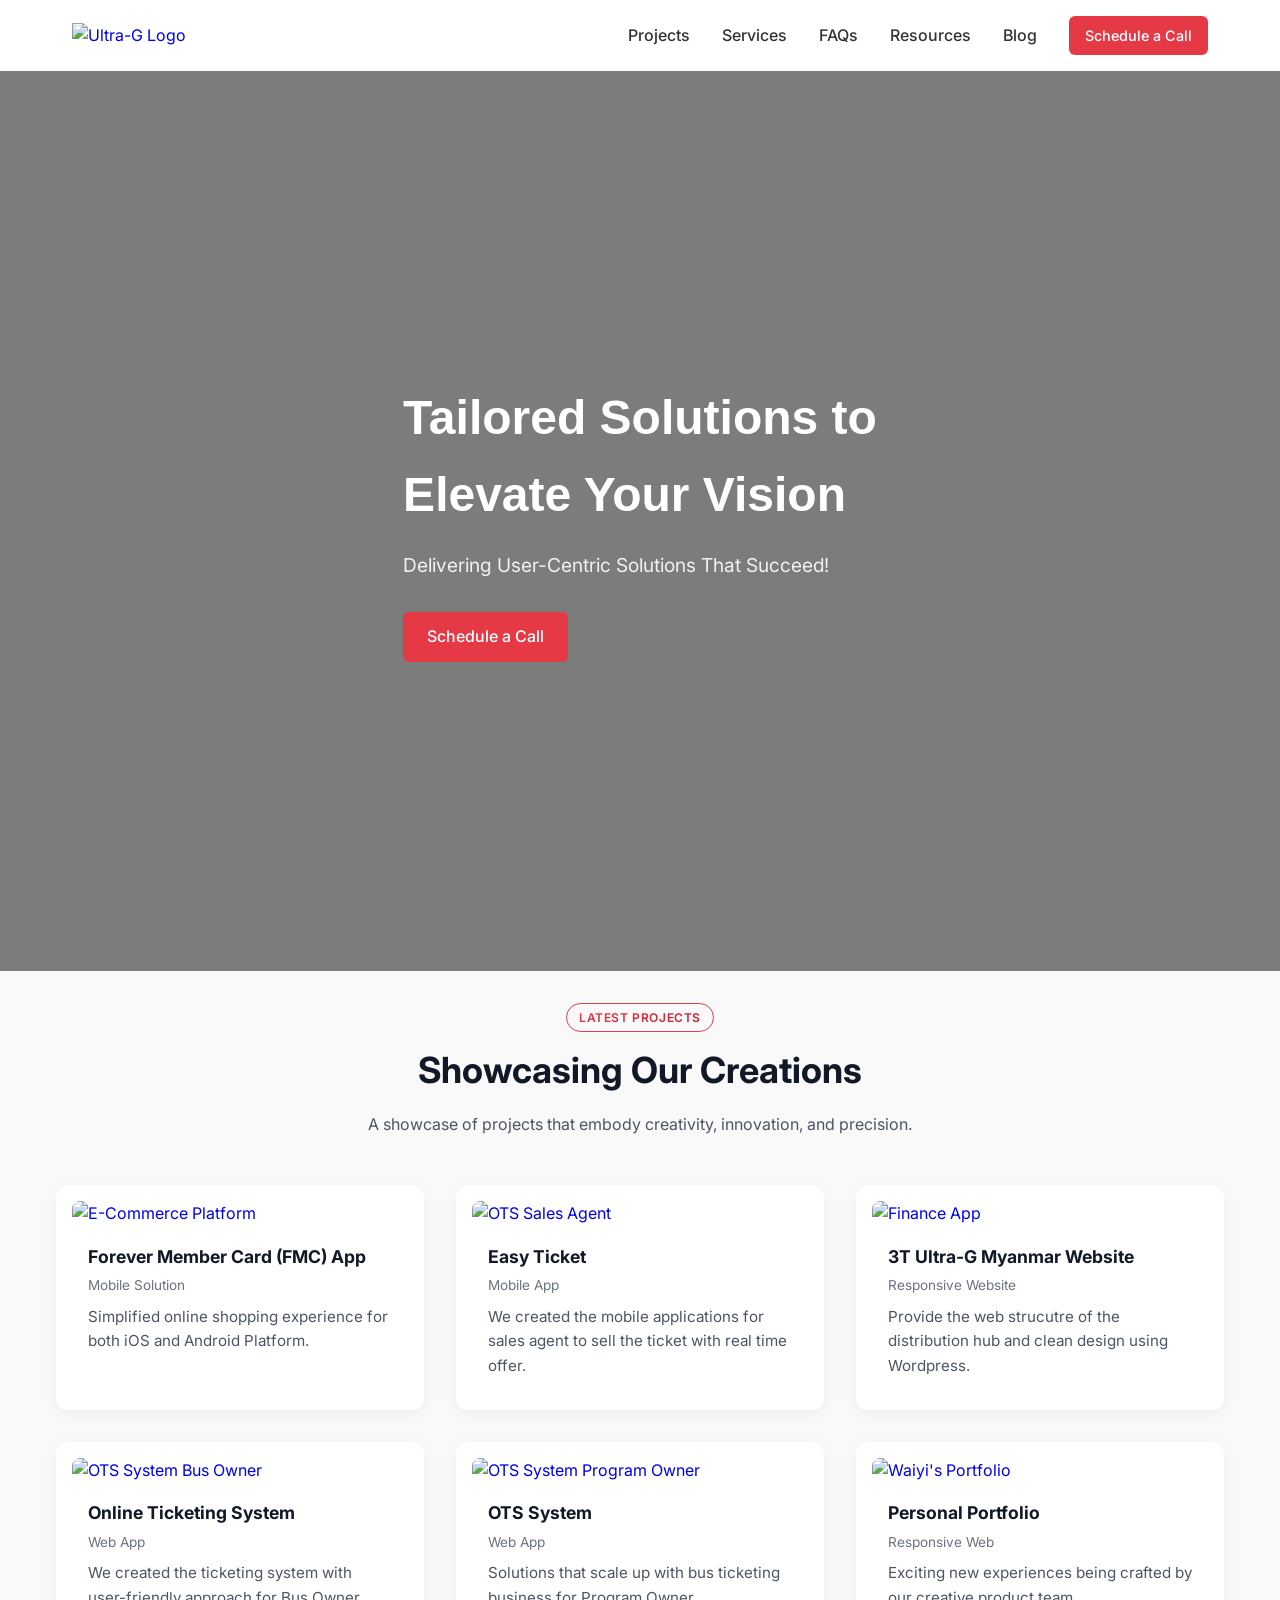
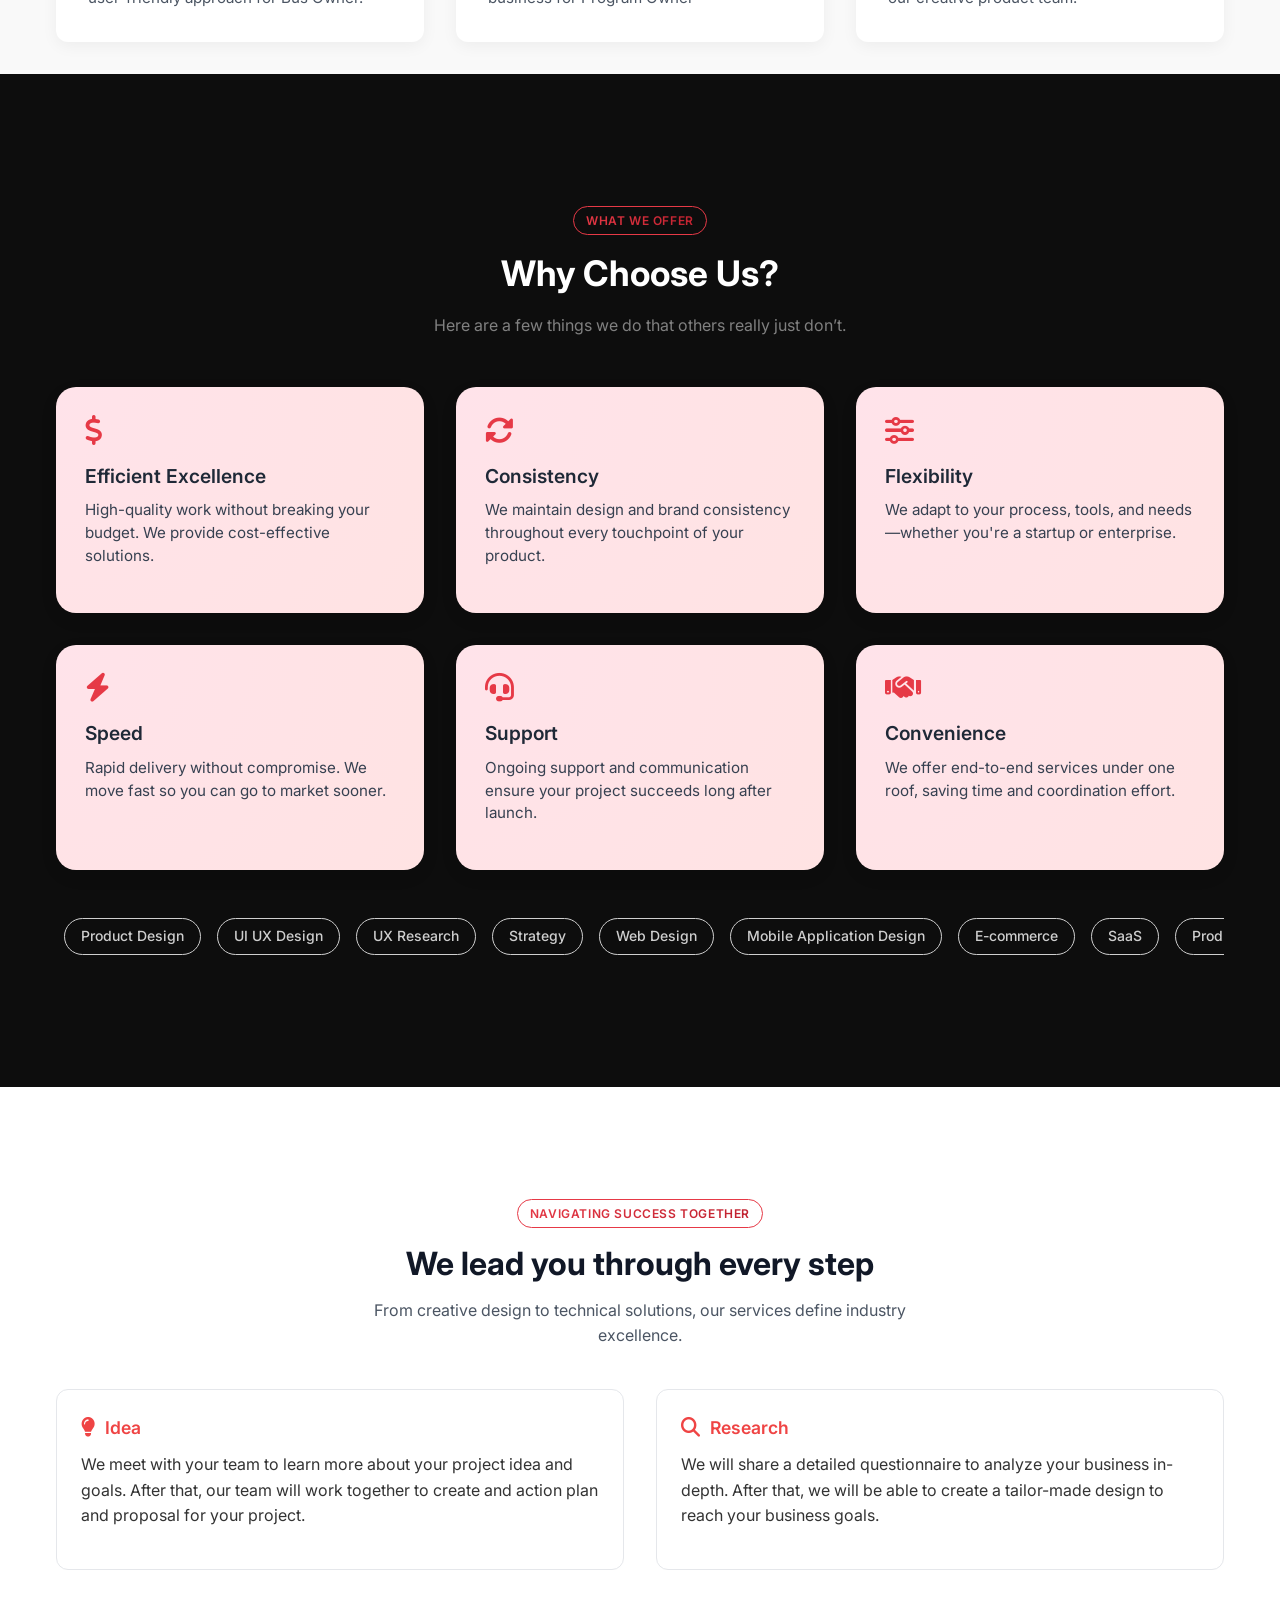
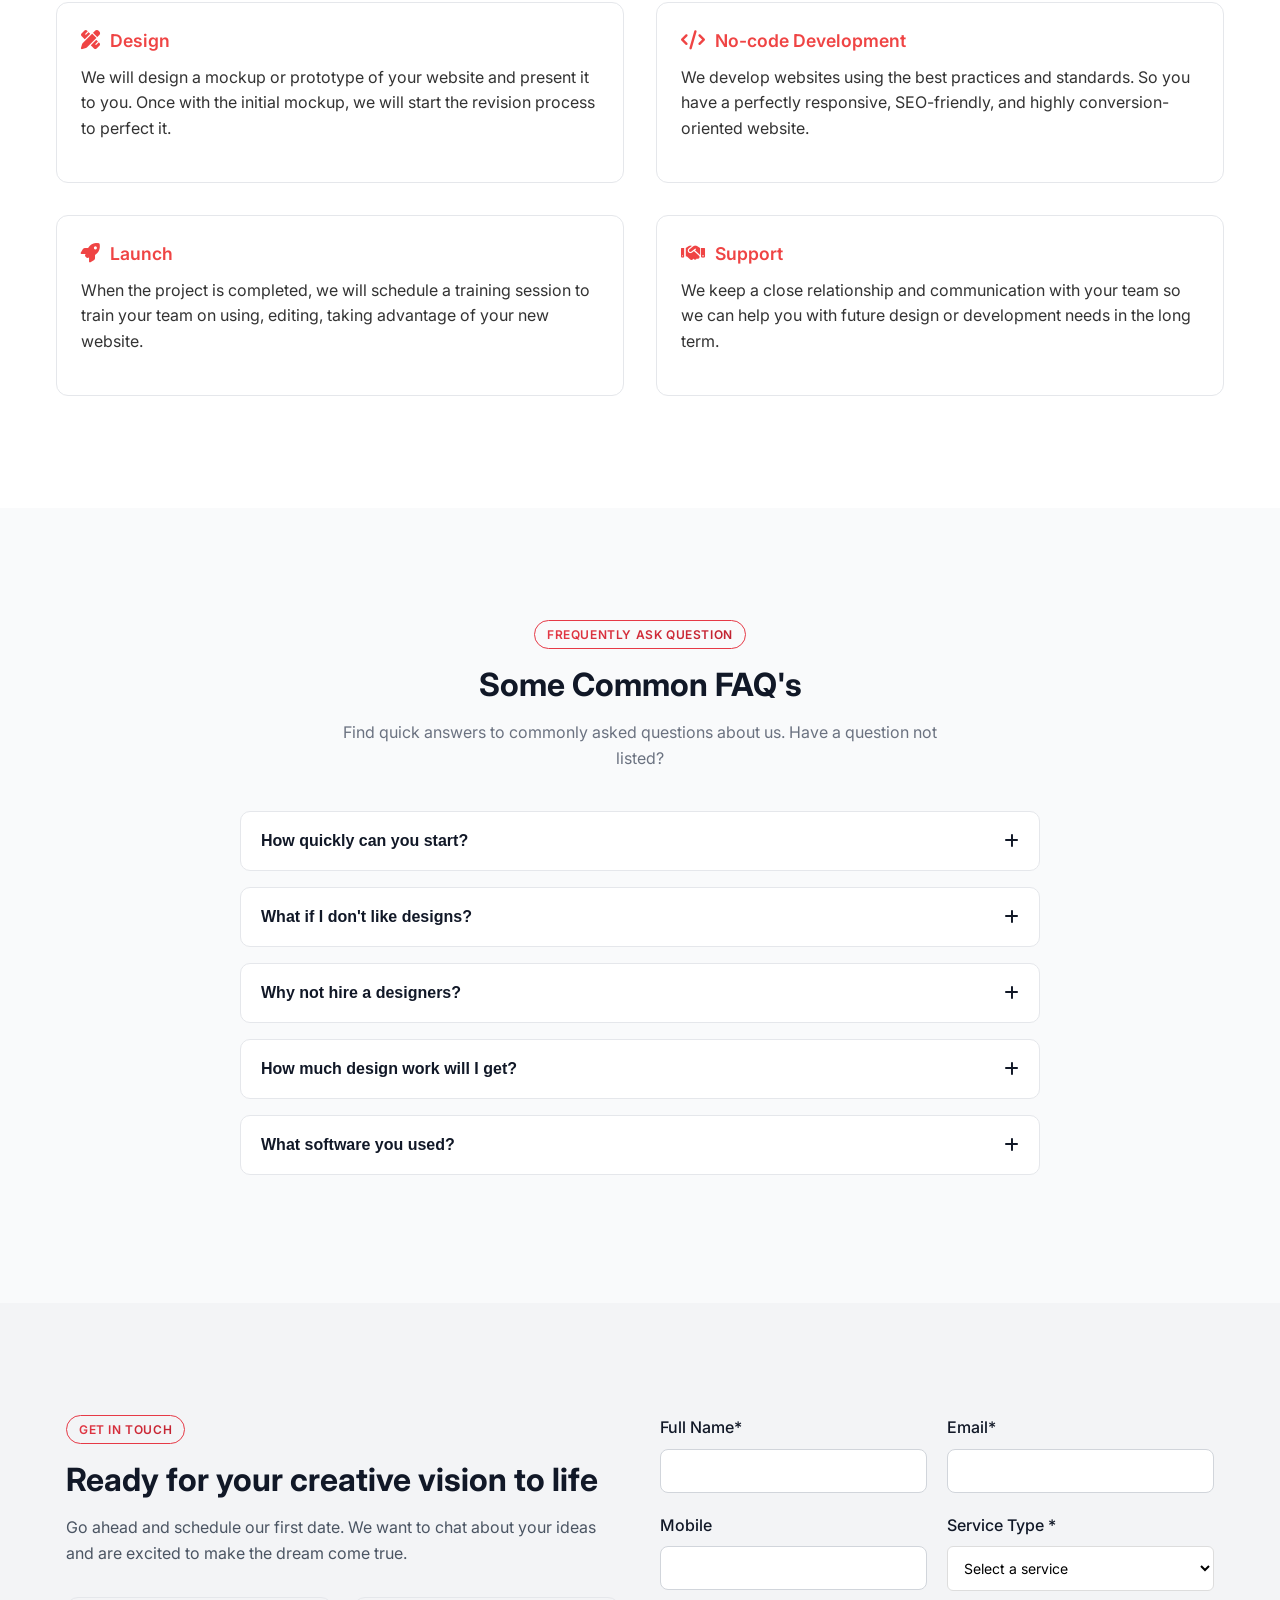
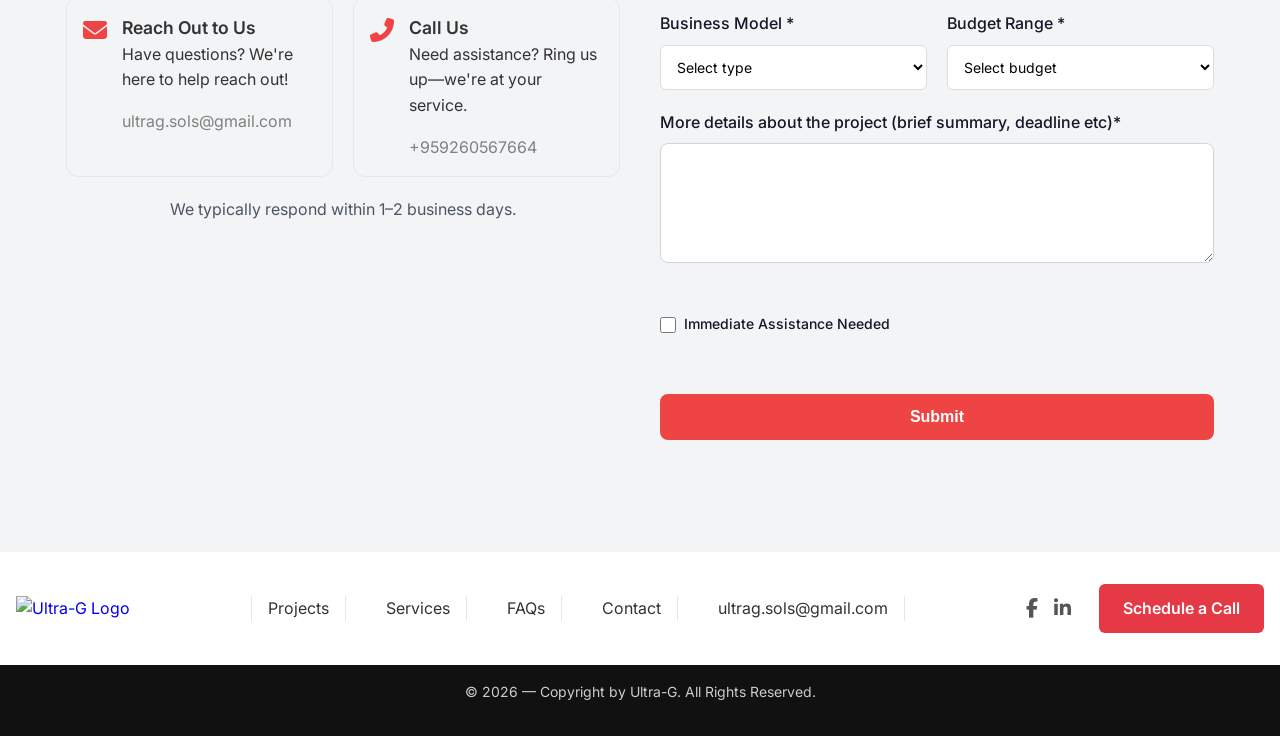
==== commit a928933d: "Merge branch 'main' into fix/contactform" ====
--- a/index.html
+++ b/index.html
@@ -8,24 +8,28 @@
   <link rel="icon" type="image/png" sizes="32x32" href="/assets/img/favicon.png"> 
   <link rel="shortcut icon" href="/assets/img/favicon.ico" type="image/x-icon">
   <link rel="apple-touch-icon" href="/assets/img/favicon.png">
-  <!--link rel="stylesheet" href="style.css" /-->
+  <link rel="stylesheet" href="./style.css">
+  <link rel="stylesheet" href="style.css" />
   <link rel="preconnect" href="https://fonts.googleapis.com">
   <link href="https://fonts.googleapis.com/css2?family=Inter:wght@400;600;700&display=swap" rel="stylesheet">
   <link rel="stylesheet" href="https://cdnjs.cloudflare.com/ajax/libs/font-awesome/6.4.0/css/all.min.css" />
   <link rel="stylesheet" href="https://cdnjs.cloudflare.com/ajax/libs/font-awesome/6.5.0/css/all.min.css">
   <link href="https://fonts.googleapis.com/css2?family=Inter:wght@400;500;600&display=swap" rel="stylesheet">
+  <script src="https://www.google.com/recaptcha/api.js" async defer></script>
+  <script src="script.js"></script>
+
 <style>
   body {
     font-family: 'Inter', sans-serif;
   }
 </style>
+
 </head>
-
 <body>
 <!-- Navigation Bar -->
 <nav class="navbar" id="navbar">
   <div class="container nav-container">
-    <a href="#home" class="nav-logo">
+    <a href="https://www.ultra-generation.com" class="nav-logo">
       <img src="https://ultra-generation.com/assets/img/Logo%20only%20color.png" alt="Ultra-G Logo">
     </a>
 
@@ -42,27 +46,25 @@
 
     <!-- Navigation Menu -->
     <ul class="nav-menu" id="nav-menu">
-      <li><a href="#home">Home</a></li>
   <li><a href="#projects">Projects</a></li>
   <li><a href="#services">Services</a></li>
   <li><a href="#faq">FAQs</a></li>
-  <!--<li><a href="resources.html">Resources</a></li>
-  <li><a href="blog.html">Blog</a></li> -->
-      
-  <!-- CTA - Trigger Button-->
-      <li><a href="https://forms.gle/MxJfRYhyegvYQQ6DA" class="btn-primary nav-button" target="_blank" rel="noopener noreferrer">Schedule a Call</a></li>
+  <li><a href="resources.html">Resources</a></li>
+  <li><a href="blog.html">Blog</a></li>
+  <!-- CTA -->
+  <li><a href="#contact" class="btn-primary nav-button">Schedule a Call</a></li>
 </ul>
   </div>
 </nav>
 
 
 <!-- Hero Section -->
-<header class="hero" id="home">
+<header class="hero">
   <div class="hero-overlay">
     <div class="container hero-content">
       <h1 class="hero-title">Tailored Solutions to <br> Elevate Your Vision</h1>
       <p>Delivering User-Centric Solutions That Succeed!</p>
-      <a href="https://forms.gle/MxJfRYhyegvYQQ6DA" class="btn-primary" target="_blank" rel="noopener noreferrer">Schedule a Call</a>
+      <a href="#contact" class="btn-primary">Schedule a Call</a>
     </div>
   </div>
 </header>
@@ -368,11 +370,77 @@
             <a href="tel:+959260567664">+959260567664</a>
           </div>
         </div>
-      <p>
+      <p class="section-desc">
        We typically respond within 1–2 business days.
       </p>
       </div>
     </div>
+
+    <form id="contact-form" class="contact-form">
+      <div class="form-group">
+        <label for="name">Full Name*</label>
+        <input type="text" id="name" name="user_name" required />
+      </div>
+      <div class="form-group">
+        <label for="email">Email*</label>
+        <input type="email" id="email" name="user_email" required />
+      </div>
+      <div class="form-group">
+        <label for="mobile">Mobile</label>
+        <input type="tel" id="mobile" name="user_mobile" />
+      </div>
+      <div class="form-group">
+  <label for="service_type">Service Type *</label>
+  <select id="service_type" name="service_type" required>
+    <option value="">Select a service</option>
+    <option value="UI/UX Design">UI/UX Design</option>
+    <option value="App Design">App Design</option>
+    <option value="Business & E-commerce Website">Business & E-commerce Website</option>
+    <option value="Product Design">Product Design</option>
+    <option value="Brand Partnership">Brand Partnership</option>
+  </select>
+</div>
+      <div class="form-group">
+  <label for="business_type">Business Model *</label>
+  <select id="business_type" name="business_type" required>
+    <option value="">Select type</option>
+    <option value="B2B">B2B</option>
+    <option value="B2C">B2C</option>
+    <option value="Service Based">Service Based</option>
+    <option value="Other">Other</option>
+  </select>
+</div>
+      <div class="form-group">
+  <label for="budget">Budget Range *</label>
+  <select id="budget" name="budget" required>
+    <option value="">Select budget</option>
+    <option value="SGD $1,000 - $5,000">SGD $1,000 - $5,000</option>
+    <option value="SGD $5,001 - $10,000">SGD $5,001 - $10,000</option>
+    <option value="SGD $10,000 and above">SGD $10,000 and above</option>
+    <option value="SGD Other">Others</option>
+  </select>
+</div>
+      <div class="form-group">
+  <label for="message">More details about the project (brief summary, deadline etc)*</label>
+  <textarea 
+    id="message" 
+    name="message" 
+    placeholder="Your message" 
+    required>
+  </textarea>
+</div>
+      <!-- Google reCAPTCHA -->
+      <div class="form-group full">
+    <div class="g-recaptcha" data-sitekey="6LdJlYYrAAAAAGIu7HfrHikTf_jBADIbECu-RWLN"></div>
+  </div>
+      <div class="form-group full checkbox-group">
+  <label class="checkbox-label">
+    <input type="checkbox" name="urgent" value="Immediate Assistance Needed">
+    Immediate Assistance Needed
+  </label>
+</div>
+      <button type="submit" class="submit-btn" id="submit-btn">Submit</button>
+    </form>
   </div>
 </section> 
 
@@ -386,10 +454,10 @@
       </div>
 
       <ul class="footer-menu">
-        <li><a href="#home">Home</a></li>
         <li><a href="#projects">Projects</a></li>
         <li><a href="#services">Services</a></li>
         <li><a href="#faq">FAQs</a></li>
+        <li><a href="#contact">Contact</a></li>
         <li class="footer-email">
   <a href="mailto:ultrag.sols@gmail.com">ultrag.sols@gmail.com</a>
   <div class="mobile-icons">
@@ -404,7 +472,7 @@
           <a href="#" aria-label="Facebook"><i class="fab fa-facebook-f"></i></a>
           <a href="#" aria-label="LinkedIn"><i class="fab fa-linkedin-in"></i></a>
         </div>
-        <a href="https://forms.gle/MxJfRYhyegvYQQ6DA" class="btn-primary" target="_blank" rel="noopener noreferrer">Schedule a Call</a>
+        <a href="#contact" class="btn-primary">Schedule a Call</a>
       </div>
     </div>
   </div>
@@ -421,6 +489,5 @@
 
 <!-- All Script Here -->
 <script src="./script.js"></script>
-
 </body>
 </html>
--- a/style.css
+++ b/style.css
@@ -0,0 +1,1191 @@
+/* Reset & Base Styles */
+* {
+  margin: 0;
+  padding: 0;
+  box-sizing: border-box;
+}
+
+body {
+  font-family: 'Inter', sans-serif;
+  color: #333;
+  background-color: #f9f9f9;
+  line-height: 1.6;
+}
+
+.container {
+  max-width: 1200px;
+  margin: auto;
+  padding: 2rem 1rem;
+}
+
+h1, h2, h3 {
+  font-weight: 700;
+  margin-bottom: 0.5rem;
+}
+
+p {
+  margin-bottom: 1rem;
+}
+
+a {
+  text-decoration: none;
+}
+
+/* Hero Section Styling */
+
+.hero .logo {
+  max-width: 180px;
+  margin-bottom: 2rem;
+}
+
+.hero h1 {
+  font-size: 2rem;
+  margin-bottom: 1rem;
+}
+
+.hero p {
+  font-size: 1.125rem;
+  color: #555;
+}
+
+.btn-primary {
+  display: inline-block;
+  background-color: #e63946;
+  color: white;
+  padding: 0.75rem 1.5rem;
+  border-radius: 6px;
+  font-weight: 600;
+  transition: background 0.3s ease;
+}
+
+.btn-primary:hover {
+  background-color: #d62839;
+}
+
+/* Project Section */
+
+.section-heading {
+  text-align: center;
+  margin-bottom: 3rem;
+}
+
+.section-label {
+  display: inline-block;
+  font-size: 0.75rem;
+  font-weight: 500;
+  color: #7a0f15;
+  padding: 0.3rem 0.75rem;
+  border-radius: 999px;
+  border: 1px solid #7a0f15;
+  margin-bottom: 1rem;
+  text-transform: uppercase;
+  letter-spacing: 0.05em;
+  background-color: transparent;
+}
+
+.section-title {
+  font-size: 2.2rem;
+  font-weight: 700;
+  color: #111827;
+  margin-bottom: 10px;
+}
+
+.section-description {
+  color: #4b5563;
+  font-size: 1rem;
+  max-width: 600px;
+  margin: 0 auto;
+}
+.projects h2 {
+  text-align: center;
+  font-size: 1.75rem;
+  margin-bottom: 0.5rem;
+}
+
+.projects p {
+  text-align: center;
+  color: #666;
+  margin-bottom: 2rem;
+}
+
+.project-grid {
+  display: grid;
+  grid-template-columns: repeat(auto-fit, minmax(280px, 1fr));
+  gap: 2rem;
+}
+
+.project-card {
+  background: #fff;
+  border-radius: 12px;
+  padding: 1rem;
+  box-shadow: 0 4px 10px rgba(0,0,0,0.05);
+  transition: transform 0.2s ease;
+}
+
+.project-card:hover {
+  transform: translateY(-5px);
+}
+
+.project-card img {
+  width: 100%;
+  border-radius: 8px;
+  margin-bottom: 1rem;
+}
+
+.project-card .tag {
+  font-size: 0.85rem;
+  color: #e63946;
+  font-weight: 600;
+  margin-bottom: 0.5rem;
+}
+
+/* Placeholder Styles */
+.placeholder .placeholder-box {
+  width: 100%;
+  height: 180px;
+  background: #e0e0e0;
+  border-radius: 8px;
+  margin-bottom: 1rem;
+}
+/* Sticky Navbar */
+.navbar {
+  position: sticky;
+  top: 0;
+  width: 100%;
+  background-color: #ffffff;
+  z-index: 1000;
+  transition: all 0.3s ease;
+}
+
+.navbar.scrolled {
+  box-shadow: 0 4px 12px rgba(0, 0, 0, 0.08);
+  background-color: #ffffff;
+}
+
+/* Base Hamburger Button */
+.hamburger {
+  display: none;
+  flex-direction: column;
+  justify-content: center;
+  align-items: center;
+  width: 42px;
+  height: 42px;
+  background: #f1f1f1;
+  border: none;
+  cursor: pointer;
+  border-radius: 4px;
+  padding: 0px 8px;
+  z-index: 1;
+}
+.hamburger .bar {
+  width: 100%;
+  height: 3px;
+  background-color: #4b5563; 
+  margin: 3px 0;
+  transition: all 0.4s ease;
+}
+
+/* Animate into "X" */
+.hamburger.active .bar:nth-child(1) {
+  transform: rotate(45deg) translate(5px, 5px);
+}
+.hamburger.active .bar:nth-child(2) {
+  opacity: 0;
+}
+.hamburger.active .bar:nth-child(3) {
+  transform: rotate(-45deg) translate(5px, -5px);
+}
+
+/* Mobile Nav */
+@media (max-width: 768px) {
+  .hamburger {
+    display: flex;
+  }
+
+  .nav-menu {
+    position: fixed;
+    top: 0;
+    right: -100%;
+    height: 100vh;
+    width: 75%;
+    max-width: 400px;
+    background: #fff;
+    flex-direction: column;
+    padding: 2rem;
+    transition: right 0.4s ease;
+    box-shadow: -2px 0 10px rgba(0,0,0,0.1);
+    z-index: 2000;
+  }
+
+  .nav-menu.active {
+    right: 0;
+  }
+
+  .nav-menu li {
+    margin-bottom: 1.2rem;
+  }
+
+  .nav-button {
+    width: 100%;
+    text-align: center;
+    margin-top: 1rem;
+  }
+  
+  @media (max-width: 768px) {
+  .dropdown-menu {
+    position: static;
+    display: none;
+    border: none;
+    box-shadow: none;
+    padding-left: 10px;
+  }
+
+  .dropdown.open .dropdown-menu {
+    display: block;
+  }
+}
+
+  /* Overlay when menu is open */
+  .overlay {
+    position: fixed;
+    top: 0;
+    left: 0;
+    width: 100%;
+    height: 100vh;
+    background: rgba(0,0,0,0.4);
+    opacity: 0;
+    visibility: hidden;
+    transition: 0.3s ease;
+    z-index: 1000;
+  }
+
+  .overlay.active {
+    opacity: 1;
+    visibility: visible;
+  }
+}
+
+/* Nav container */
+.nav-container {
+  max-width: 1200px;
+  margin: 0 auto;
+  padding: 1rem 2rem;
+  display: flex;
+  justify-content: space-between;
+  align-items: center;
+}
+
+/* Logo size */
+.nav-logo img {
+  height: 60px;
+}
+
+
+/* Nav links */
+.nav-menu {
+  display: flex;
+  align-items: center;
+  list-style: none;
+  gap: 2rem;
+  margin: 0;
+}
+
+/* Nav link styling */
+.nav-menu a {
+  color: #333;
+  font-weight: 500;
+  text-decoration: none;
+  transition: color 0.3s;
+}
+
+/* Light red hover for nav menu items */
+.nav-menu li a:hover {
+  color: #d60000;            /* Optional: red text on hover */
+  transition: background-color 0.3s ease;
+}
+
+@media (max-width: 768px) {
+  .nav-menu li a:hover {
+    background-color: #ffe5e5;
+  border-radius: 6px;
+  padding: 6px 12px;
+  transition: background-color 0.3s ease;
+  }
+}
+
+
+
+/* Call to Action Button */
+.nav-button {
+  background-color: #e63946;
+  color: #fff !important;
+  padding: 0.5rem 1rem;
+  border-radius: 6px;
+  font-size: 0.9rem;
+  transition: background-color 0.3s;
+}
+
+.nav-button:hover {
+  background-color: #d62839;
+}
+
+
+/* Smooth scrolling for anchor links */
+html {
+  scroll-behavior: smooth;
+}
+/* Import Google Font */
+@import url('https://fonts.googleapis.com/css2?family=Poppins:wght@400;600;700&display=swap');
+
+body {
+  font-family: 'Poppins', sans-serif;
+}
+
+/* Hero Section */
+.hero {
+  position: relative;
+  background: url('https://www.ultra-generation.com/assets/img/hero_01.jpg') center/cover no-repeat;
+  min-height: 100vh; /* Full screen height */
+  display: flex;
+  align-items: center;
+  justify-content: center;
+  color: white;
+}
+/*.hero {
+  background: linear-gradient(105deg, #FF99D2, #FF8CB8, #99BBFF);
+  background-size: 400% 400%;
+  animation: gradient 15s ease infinite;
+  padding: 8rem 2rem;
+  text-align: center;
+  position: relative;
+}*/
+  /*background: radial-gradient(circle at top left, #f3f4f6, #e0e7ff, #fef2f2);*/
+
+/* Overlay to make text stand out */
+.hero-overlay {
+  position: absolute;
+  top: 0;
+  left: 0;
+  width: 100%;
+  height: 100%;
+  background: linear-gradient(
+    rgba(0, 0, 0, 0.5), 
+    rgba(0, 0, 0, 0.5)
+  );
+  display: flex;
+  align-items: center;
+  padding: 0 1rem;
+}
+
+@keyframes gradient {
+  0% {
+    background-position: 0% 50%;
+  }
+  50% {
+    background-position: 100% 50%;
+  }
+  100% {
+    background-position: 0% 50%;
+  }
+}
+
+
+.hero-title {
+  font-size: 3rem;
+  font-weight: 600;
+  color: #fff; /*#111827*/
+  font-family: 'Poppins', sans-serif;
+  margin-bottom: 1rem;
+}
+
+.hero-content h1 {
+  font-size: 3rem;
+  font-weight: 700;
+  color: #fff; /*#111827*/
+  margin-bottom: 1rem;
+}
+
+.hero-content p {
+  font-size: 1.2rem;
+  color: #fff; /*#1e1e1e*/
+  opacity: 90%;
+  margin-bottom: 2rem;
+  font-family: 'Inter', sans-serif;
+}
+
+.hero-content .btn-primary {
+  background-color: #e63946;
+  color: #fff;
+  padding: 0.75rem 1.5rem;
+  border-radius: 6px;
+  font-weight: 500;
+  text-decoration: none;
+  display: inline-block;
+  transition: background-color 0.3s ease;
+}
+
+.hero-content .btn-primary:hover {
+  background-color: #d62839;
+}
+.section-header {
+  text-align: center;
+  margin-bottom: 3rem;
+}
+
+.badge {
+  display: inline-block;
+  border: 1px solid #e63946;
+  color: #e63946;
+  border-radius: 999px;
+  padding: 0.3rem 1rem;
+  font-size: 0.75rem;
+  font-weight: 600;
+  text-transform: uppercase;
+  margin-bottom: 1rem;
+}
+
+.section-header h2 {
+  font-size: 2rem;
+  font-weight: 700;
+  color: #111827;
+  margin-bottom: 0.5rem;
+}
+
+.section-header p {
+  font-size: 1rem;
+  color: #4b5563;
+}
+/* Google Font for Poppins ONLY */
+@import url('https://fonts.googleapis.com/css2?family=Poppins:wght@600&display=swap');
+
+
+.project-grid {
+  display: grid;
+  grid-template-columns: repeat(auto-fit, minmax(280px, 1fr));
+  gap: 2rem;
+}
+
+.project-card {
+  background: #ffffff;
+  border-radius: 12px;
+  box-shadow: 0 4px 16px rgba(0, 0, 0, 0.05);
+  overflow: hidden;
+  transition: transform 0.3s ease;
+}
+
+.project-card:hover {
+  transform: translateY(-4px);
+}
+
+.project-card img {
+  width: 100%;
+  height: auto;
+  display: block;
+}
+
+.project-card h3 {
+  font-size: 1.1rem;
+  margin: 1rem 1rem 0.25rem;
+  color: #111827;
+}
+
+.project-card .project-type {
+  font-size: 0.85rem;
+  color: #6b7280;
+  margin-left: 1rem;
+  display: block;
+}
+
+.project-card p {
+  font-size: 0.95rem;
+  margin: 0.5rem 1rem 1rem;
+  color: #4b5563;
+}
+
+/* Why Choose Us Section */
+.why-us-section {
+  padding: 100px 20px;
+  background-color: #0d0d0d;
+}
+
+.section-label {
+  display: inline-block;
+  border: 1px solid #e63946;
+  padding: 4px 12px;
+  border-radius: 20px;
+  font-size: 0.75rem;
+  font-weight: 600;
+  text-transform: uppercase;
+  margin-bottom: 10px;
+  background-image: linear-gradient(105deg, #e63946, #be202e);
+    -webkit-background-clip: text;
+    background-clip: text;
+    color: transparent;
+}
+
+.why-us-section .section-title {
+  font-size: 2.2rem;
+  font-weight: 700;
+  color: #fff;
+}ƒ
+
+.section-description {
+  font-size: 1rem;
+  color: #ccc;
+  margin-top: 10px;
+  max-width: 640px;
+}
+
+.why-us-section .section-description {
+  font-size: 1rem;
+  color: #808080;
+  margin-top: 10px;
+  max-width: 640px;
+}
+
+.why-us-grid {
+  display: grid;
+  grid-template-columns: repeat(auto-fit, minmax(280px, 1fr));
+  gap: 2rem;
+  margin-top: 3rem;
+}
+
+.why-card {
+  padding: 1.8rem;
+  border-radius: 20px;
+  background: radial-gradient(circle at top left, #FFE3EA, #FFE3E3, #FFD6FC, #FFC2D7);
+  background-size: 300% 300%;
+  animation: gradientAnimation 10s ease infinite;
+  box-shadow: 0 6px 20px rgba(0, 0, 0, 0.05);
+  text-align: left;
+  color: #1f2937;
+}
+
+@keyframes gradientAnimation {
+  0% { background-position: 0% 50%; }
+  50% { background-position: 100% 50%; }
+  100% { background-position: 0% 50%; }
+}
+
+.why-card .icon {
+  font-size: 1.8rem;
+  color: #e63946;
+  margin-bottom: 1rem;
+}
+
+.why-card h3 {
+  font-size: 1.2rem;
+  font-weight: 600;
+  margin-bottom: 0.5rem;
+}
+
+.why-card p {
+  font-size: 0.95rem;
+  color: #374151;
+  line-height: 1.5;
+}
+
+/* Scrolling tags section */
+.scroll-tags {
+  overflow: hidden;
+  position: relative;
+  width: 100%;
+  margin-top: 3rem;
+}
+
+.tag-track {
+  display: flex;
+  width: fit-content;
+  animation: scrollLoop 20s linear infinite;
+}
+
+.scroll-tags:hover .tag-track {
+  animation-play-state: paused;
+}
+
+.tag-list {
+  display: flex;
+}
+
+.tag {
+display: inline-block;
+  white-space: nowrap;
+  border: 1px solid #fff;
+  color: #fff;
+  padding: 0.4rem 1rem;
+  margin: 0 0.5rem;
+  border-radius: 999px;
+  font-size: 0.875rem;
+  font-weight: 500;
+  opacity: 80%;
+}
+
+@keyframes scrollLoop {
+  0% { transform: translateX(0); }
+  100% { transform: translateX(-50%); }
+}
+
+/* Testimonials Section */
+.testimonials-section {
+  padding: 60px 20px;
+  background-color: #f3f4f6; /* Light neutral tone to distinguish section */
+}
+
+.section-header.center {
+  text-align: center;
+  margin-bottom: 40px;
+}
+
+.section-title {
+  font-size: 2.25rem;
+  font-weight: 700;
+  margin-bottom: 12px;
+}
+
+.section-subtitle {
+  font-size: 1rem;
+  color: #4b5563;
+  max-width: 600px;
+  margin: 0 auto;
+}
+
+.testimonials-grid {
+  display: grid;
+  grid-template-columns: repeat(auto-fit, minmax(280px, 1fr));
+  gap: 24px;
+}
+
+.testimonial-card {
+  background: #ffffff;
+  padding: 24px;
+  border-radius: 16px;
+  box-shadow: 0 6px 20px rgba(0, 0, 0, 0.04);
+  transition: transform 0.3s ease;
+}
+
+.testimonial-card:hover {
+  transform: translateY(-4px);
+}
+
+.testimonial-text {
+  font-size: 0.95rem;
+  color: #374151;
+  margin-bottom: 20px;
+  line-height: 1.6;
+}
+
+.testimonial-user {
+  display: flex;
+  align-items: center;
+  gap: 12px;
+}
+
+.testimonial-user img {
+  width: 48px;
+  height: 48px;
+  border-radius: 50%;
+  object-fit: cover;
+}
+
+/* Our Steps Section */
+.steps-section {
+  padding: 80px 20px;
+  background-color: #ffffff;
+}
+
+.steps-grid {
+  display: grid;
+  grid-template-columns: repeat(2, 1fr); /* exactly 2 columns */
+  gap: 32px;
+  margin-top: 40px;
+}
+
+.step-item {
+  border: 1px solid #e5e7eb; /* Light gray border */
+  background: #ffffff;
+  padding: 24px;
+  border-radius: 12px;
+  transition: box-shadow 0.3s ease;
+}
+
+.step-item:hover {
+  box-shadow: 0 6px 18px rgba(0, 0, 0, 0.05);
+}
+
+.step-title {
+  font-size: 1.1rem;
+  font-weight: 600;
+  color: #ef4444;
+  margin-bottom: 10px;
+  display: flex;
+  align-items: center;
+  gap: 10px;
+}
+
+.step-title i {
+  font-size: 1.2rem;
+  color: #ef4444;
+}
+
+@media (max-width: 768px) {
+  .steps-grid {
+    grid-template-columns: 1fr;
+  }
+}
+
+/*FAQ Section*/
+.faq-section {
+  background: #f9fafb;
+  padding: 80px 20px;
+  text-align: center;
+}
+
+.faq-section .section-title {
+  font-size: 2rem;
+  font-weight: 700;
+  margin-bottom: 10px;
+}
+
+.faq-section .section-desc {
+  font-size: 1rem;
+  color: #6b7280;
+  max-width: 600px;
+  margin: 0 auto 40px;
+}
+
+.faq-accordion {
+  max-width: 800px;
+  margin: 0 auto;
+  text-align: left;
+}
+
+.faq-item {
+  border: 1px solid #e5e7eb;
+  border-radius: 10px;
+  margin-bottom: 16px;
+  overflow: hidden;
+  background: #fff;
+}
+
+.faq-question {
+  width: 100%;
+  background: none;
+  border: none;
+  padding: 20px;
+  font-size: 1rem;
+  font-weight: 600;
+  display: flex;
+  justify-content: space-between;
+  align-items: center;
+  cursor: pointer;
+  color: #111827;
+}
+
+.faq-question i {
+  transition: transform 0.3s ease;
+}
+
+.faq-answer {
+  max-height: 0;
+  overflow: hidden;
+  transition: max-height 0.4s ease;
+  padding: 0 20px;
+  font-size: 0.95rem;
+  color: #374151;
+  line-height: 1.6;
+}
+
+.faq-item.open .faq-answer {
+  padding: 20px;
+  max-height: 500px; /* Enough space to reveal content */
+}
+
+.faq-item.open .faq-question i {
+  transform: rotate(45deg); /* Turns + into − */
+}
+
+/*Contact Section*/
+.contact-section {
+  padding: 80px 20px;
+  background: #f3f4f6;
+  text-align: left;
+}
+
+.contact-section .section-title {
+  font-size: 2rem;
+  font-weight: 700;
+  margin-bottom: 10px;
+}
+
+.contact-section .section-desc {
+  max-width: 700px;
+  margin: 0 auto 10px;
+  font-size: 1rem;
+  color: #4b5563;
+}
+
+.contact-form {
+  max-width: 700px;
+  margin: 0 auto;
+  display: flex;
+  flex-wrap: wrap;
+  gap: 20px;
+  justify-content: center;
+}
+
+.contact-form .form-group {
+  flex: 1 1 45%;
+  display: flex;
+  flex-direction: column;
+}
+
+.contact-form .form-group.full {
+  flex: 1 1 100%;
+}
+
+.contact-form label {
+  margin-bottom: 8px;
+  font-weight: 500;
+  text-align: left;
+  color: #111827;
+}
+
+.contact-form input,
+.contact-form textarea {
+  padding: 12px;
+  border: 1px solid #d1d5db;
+  border-radius: 8px;
+  font-size: 1rem;
+  resize: vertical;
+  background-color: #ffffff;
+}
+
+.contact-form textarea {
+  min-height: 120px;
+}
+
+.submit-btn {
+  padding: 12px 28px;
+  background-color: #4f46e5;
+  color: #ffffff;
+  border: none;
+  border-radius: 8px;
+  font-size: 1rem;
+  font-weight: 600;
+  cursor: pointer;
+  transition: background-color 0.3s ease;
+}
+
+.submit-btn:hover {
+  background-color: #4338ca;
+}
+
+.contact-section {
+  padding: 80px 50px;
+  background: #f3f4f6;
+}
+
+.contact-grid {
+  display: flex;
+  flex-wrap: wrap;
+  gap: 40px;
+  align-items: flex-start;
+  justify-content: space-between;
+  max-width: 1200px;
+  margin: 0 auto;
+}
+
+.contact-info {
+  flex: 1 1 45%;
+}
+
+.contact-info .section-title {
+  font-size: 2rem;
+  font-weight: 700;
+  margin-bottom: 10px;
+}
+
+.contact-info .section-desc {
+  font-size: 1rem;
+  color: #4b5563;
+  margin-bottom: 10px;
+}
+
+.contact-info .section-note {
+  font-size: 0.95rem;
+  color: #6b7280;
+  margin-bottom: 30px;
+}
+
+.contact-detail h4 {
+  font-size: 1.1rem;
+  font-weight: 600;
+  margin-top: 20px;
+  color: #111827;
+}
+
+.contact-detail p {
+  margin-bottom: 6px;
+  color: #374151;
+}
+
+.contact-form {
+  flex: 1 1 45%;
+  display: flex;
+  flex-wrap: wrap;
+  gap: 20px;
+}
+
+.contact-form .form-group {
+  flex: 1 1 45%;
+  display: flex;
+  flex-direction: column;
+}
+
+.contact-form .form-group.full {
+  flex: 1 1 100%;
+}
+
+.contact-form label {
+  margin-bottom: 8px;
+  font-weight: 500;
+  text-align: left;
+  color: #111827;
+}
+
+.contact-form input,
+.contact-form textarea {
+  padding: 12px;
+  border: 1px solid #d1d5db;
+  border-radius: 8px;
+  font-size: 1rem;
+  background-color: #ffffff;
+  resize: vertical;
+}
+
+.contact-form textarea {
+  min-height: 120px;
+}
+
+.contact-detail-grid {
+  display: flex;
+  flex-wrap: wrap;
+  gap: 20px;
+  margin-top: 30px;
+}
+
+.contact-box {
+  display: flex;
+  align-items: flex-start;
+  gap: 15px;
+  padding: 16px;
+  border: 1px solid #e5e7eb;
+  border-radius: 12px;
+  flex: 1 1 45%;
+  
+}
+
+.contact-box i {
+  font-size: 1.5rem;
+  color: #ef4444;
+  margin-top: 4px;
+}
+
+.contact-box h4 {
+  margin: 0;
+  font-size: 1.1rem;
+  font-weight: 600;
+}
+
+.contact-box a {
+  color: #808080;
+  text-decoration: none;
+}
+.checkbox-group {
+  margin: 10px 0 20px;
+}
+
+.checkbox-label {
+  display: flex;
+  align-items: center;
+  gap: 8px;
+  font-size: 14px;
+  cursor: pointer;
+}
+
+.checkbox-label input {
+  width: 16px;
+  height: 16px;
+  cursor: pointer;
+}
+
+.submit-btn {
+  width: 100%;
+  padding: 14px;
+  background-color: #ef4444;
+  color: #fff;
+  border: none;
+  border-radius: 8px;
+  font-size: 1rem;
+  font-weight: 600;
+  cursor: pointer;
+  transition: background-color 0.3s ease;
+  margin-top: 10px;
+}
+
+.submit-btn:hover {
+  background-color: #dc2626;
+}
+
+.form-group select {
+  width: 100%;
+  padding: 12px;
+  border: 1px solid #ddd;
+  border-radius: 6px;
+  font-size: 14px;
+  font-family: inherit;
+  background-color: #fff;
+}
+
+@media (max-width: 768px) {
+  .contact-grid {
+    flex-direction: column;
+  }
+}
+
+/* Footer */
+.footer {
+  font-family: Inter, sans-serif;
+}
+
+/* Main white background footer area */
+.footer-main {
+  background-color: #ffffff;
+  padding: 2rem 1rem;
+}
+
+.footer-top {
+  display: flex;
+  flex-wrap: wrap;
+  align-items: center;
+  justify-content: space-between;
+  gap: 2rem;
+}
+
+.footer-logo {
+  height: 40px;
+}
+
+/* Footer Menu */
+.footer-menu {
+  display: flex;
+  flex-wrap: wrap;
+  gap: 1.5rem;
+  list-style: none;
+  padding: 0;
+  margin: 0;
+  border-left: 1px solid #e6e6e6;
+  border-right: 1px solid #e6e6e6;
+}
+
+.footer-menu li {
+  padding: 0 1rem;
+  border-right: 1px solid #e6e6e6;
+}
+
+.footer-menu li:last-child {
+  border-right: none;
+}
+
+.footer-menu a {
+  color: #333;
+  text-decoration: none;
+  transition: color 0.2s ease;
+}
+
+.footer-menu a:hover {
+  color: #000;
+}
+
+/* Social + CTA */
+.footer-right {
+  display: flex;
+  align-items: center;
+  gap: 1rem;
+}
+
+.footer-socials a {
+  color: #555;
+  margin-right: 0.75rem;
+  font-size: 1.2rem;
+  transition: color 0.2s ease;
+}
+
+.footer-socials a:hover {
+  color: #000;
+}
+
+/* Copyright - dark background */
+.footer-bottom {
+  background-color: #111;
+  padding: 1rem 0;
+  text-align: center;
+  font-size: 0.875rem;
+  color: #ccc;
+}
+/* Hide mobile social icons on desktop */
+.footer-email .mobile-icons {
+  display: none;
+}
+
+/* Show icons beside email only on mobile */
+@media (max-width: 768px) {
+  .footer-email {
+    display: flex;
+    align-items: center;
+    gap: 10px;
+  }
+
+  .footer-email .mobile-icons {
+    display: flex;
+    gap: 10px;
+  }
+
+  .footer-email .mobile-icons a {
+    color: #111;
+    font-size: 1rem;
+  }
+
+  .footer-right .footer-socials {
+    display: none; /* hide desktop social on mobile */
+  }
+
+  .footer-right .btn-primary {
+    margin-top: 1rem;
+    display: block;
+  }
+}
+
+/*Scroll to the top*/
+#scrollToTop {
+  position: fixed;
+  bottom: 30px;
+  right: 30px;
+  width: 44px;
+  height: 44px;
+  border: 2px solid #e63946;
+  background: transparent;
+  color: #e63946;
+  border-radius: 50%;
+  cursor: pointer;
+  font-size: 16px;
+  display: none;
+  align-items: center;
+  justify-content: center;
+  z-index: 1000;
+  transition: opacity 0.3s ease;
+}
+
+#scrollToTop:hover {
+  background-color: rgba(230, 57, 70, 0.1);
+}
--- a/style.css
+++ b/style.css
@@ -0,0 +1,1191 @@
+/* Reset & Base Styles */
+* {
+  margin: 0;
+  padding: 0;
+  box-sizing: border-box;
+}
+
+body {
+  font-family: 'Inter', sans-serif;
+  color: #333;
+  background-color: #f9f9f9;
+  line-height: 1.6;
+}
+
+.container {
+  max-width: 1200px;
+  margin: auto;
+  padding: 2rem 1rem;
+}
+
+h1, h2, h3 {
+  font-weight: 700;
+  margin-bottom: 0.5rem;
+}
+
+p {
+  margin-bottom: 1rem;
+}
+
+a {
+  text-decoration: none;
+}
+
+/* Hero Section Styling */
+
+.hero .logo {
+  max-width: 180px;
+  margin-bottom: 2rem;
+}
+
+.hero h1 {
+  font-size: 2rem;
+  margin-bottom: 1rem;
+}
+
+.hero p {
+  font-size: 1.125rem;
+  color: #555;
+}
+
+.btn-primary {
+  display: inline-block;
+  background-color: #e63946;
+  color: white;
+  padding: 0.75rem 1.5rem;
+  border-radius: 6px;
+  font-weight: 600;
+  transition: background 0.3s ease;
+}
+
+.btn-primary:hover {
+  background-color: #d62839;
+}
+
+/* Project Section */
+
+.section-heading {
+  text-align: center;
+  margin-bottom: 3rem;
+}
+
+.section-label {
+  display: inline-block;
+  font-size: 0.75rem;
+  font-weight: 500;
+  color: #7a0f15;
+  padding: 0.3rem 0.75rem;
+  border-radius: 999px;
+  border: 1px solid #7a0f15;
+  margin-bottom: 1rem;
+  text-transform: uppercase;
+  letter-spacing: 0.05em;
+  background-color: transparent;
+}
+
+.section-title {
+  font-size: 2.2rem;
+  font-weight: 700;
+  color: #111827;
+  margin-bottom: 10px;
+}
+
+.section-description {
+  color: #4b5563;
+  font-size: 1rem;
+  max-width: 600px;
+  margin: 0 auto;
+}
+.projects h2 {
+  text-align: center;
+  font-size: 1.75rem;
+  margin-bottom: 0.5rem;
+}
+
+.projects p {
+  text-align: center;
+  color: #666;
+  margin-bottom: 2rem;
+}
+
+.project-grid {
+  display: grid;
+  grid-template-columns: repeat(auto-fit, minmax(280px, 1fr));
+  gap: 2rem;
+}
+
+.project-card {
+  background: #fff;
+  border-radius: 12px;
+  padding: 1rem;
+  box-shadow: 0 4px 10px rgba(0,0,0,0.05);
+  transition: transform 0.2s ease;
+}
+
+.project-card:hover {
+  transform: translateY(-5px);
+}
+
+.project-card img {
+  width: 100%;
+  border-radius: 8px;
+  margin-bottom: 1rem;
+}
+
+.project-card .tag {
+  font-size: 0.85rem;
+  color: #e63946;
+  font-weight: 600;
+  margin-bottom: 0.5rem;
+}
+
+/* Placeholder Styles */
+.placeholder .placeholder-box {
+  width: 100%;
+  height: 180px;
+  background: #e0e0e0;
+  border-radius: 8px;
+  margin-bottom: 1rem;
+}
+/* Sticky Navbar */
+.navbar {
+  position: sticky;
+  top: 0;
+  width: 100%;
+  background-color: #ffffff;
+  z-index: 1000;
+  transition: all 0.3s ease;
+}
+
+.navbar.scrolled {
+  box-shadow: 0 4px 12px rgba(0, 0, 0, 0.08);
+  background-color: #ffffff;
+}
+
+/* Base Hamburger Button */
+.hamburger {
+  display: none;
+  flex-direction: column;
+  justify-content: center;
+  align-items: center;
+  width: 42px;
+  height: 42px;
+  background: #f1f1f1;
+  border: none;
+  cursor: pointer;
+  border-radius: 4px;
+  padding: 0px 8px;
+  z-index: 1;
+}
+.hamburger .bar {
+  width: 100%;
+  height: 3px;
+  background-color: #4b5563; 
+  margin: 3px 0;
+  transition: all 0.4s ease;
+}
+
+/* Animate into "X" */
+.hamburger.active .bar:nth-child(1) {
+  transform: rotate(45deg) translate(5px, 5px);
+}
+.hamburger.active .bar:nth-child(2) {
+  opacity: 0;
+}
+.hamburger.active .bar:nth-child(3) {
+  transform: rotate(-45deg) translate(5px, -5px);
+}
+
+/* Mobile Nav */
+@media (max-width: 768px) {
+  .hamburger {
+    display: flex;
+  }
+
+  .nav-menu {
+    position: fixed;
+    top: 0;
+    right: -100%;
+    height: 100vh;
+    width: 75%;
+    max-width: 400px;
+    background: #fff;
+    flex-direction: column;
+    padding: 2rem;
+    transition: right 0.4s ease;
+    box-shadow: -2px 0 10px rgba(0,0,0,0.1);
+    z-index: 2000;
+  }
+
+  .nav-menu.active {
+    right: 0;
+  }
+
+  .nav-menu li {
+    margin-bottom: 1.2rem;
+  }
+
+  .nav-button {
+    width: 100%;
+    text-align: center;
+    margin-top: 1rem;
+  }
+  
+  @media (max-width: 768px) {
+  .dropdown-menu {
+    position: static;
+    display: none;
+    border: none;
+    box-shadow: none;
+    padding-left: 10px;
+  }
+
+  .dropdown.open .dropdown-menu {
+    display: block;
+  }
+}
+
+  /* Overlay when menu is open */
+  .overlay {
+    position: fixed;
+    top: 0;
+    left: 0;
+    width: 100%;
+    height: 100vh;
+    background: rgba(0,0,0,0.4);
+    opacity: 0;
+    visibility: hidden;
+    transition: 0.3s ease;
+    z-index: 1000;
+  }
+
+  .overlay.active {
+    opacity: 1;
+    visibility: visible;
+  }
+}
+
+/* Nav container */
+.nav-container {
+  max-width: 1200px;
+  margin: 0 auto;
+  padding: 1rem 2rem;
+  display: flex;
+  justify-content: space-between;
+  align-items: center;
+}
+
+/* Logo size */
+.nav-logo img {
+  height: 60px;
+}
+
+
+/* Nav links */
+.nav-menu {
+  display: flex;
+  align-items: center;
+  list-style: none;
+  gap: 2rem;
+  margin: 0;
+}
+
+/* Nav link styling */
+.nav-menu a {
+  color: #333;
+  font-weight: 500;
+  text-decoration: none;
+  transition: color 0.3s;
+}
+
+/* Light red hover for nav menu items */
+.nav-menu li a:hover {
+  color: #d60000;            /* Optional: red text on hover */
+  transition: background-color 0.3s ease;
+}
+
+@media (max-width: 768px) {
+  .nav-menu li a:hover {
+    background-color: #ffe5e5;
+  border-radius: 6px;
+  padding: 6px 12px;
+  transition: background-color 0.3s ease;
+  }
+}
+
+
+
+/* Call to Action Button */
+.nav-button {
+  background-color: #e63946;
+  color: #fff !important;
+  padding: 0.5rem 1rem;
+  border-radius: 6px;
+  font-size: 0.9rem;
+  transition: background-color 0.3s;
+}
+
+.nav-button:hover {
+  background-color: #d62839;
+}
+
+
+/* Smooth scrolling for anchor links */
+html {
+  scroll-behavior: smooth;
+}
+/* Import Google Font */
+@import url('https://fonts.googleapis.com/css2?family=Poppins:wght@400;600;700&display=swap');
+
+body {
+  font-family: 'Poppins', sans-serif;
+}
+
+/* Hero Section */
+.hero {
+  position: relative;
+  background: url('https://www.ultra-generation.com/assets/img/hero_01.jpg') center/cover no-repeat;
+  min-height: 100vh; /* Full screen height */
+  display: flex;
+  align-items: center;
+  justify-content: center;
+  color: white;
+}
+/*.hero {
+  background: linear-gradient(105deg, #FF99D2, #FF8CB8, #99BBFF);
+  background-size: 400% 400%;
+  animation: gradient 15s ease infinite;
+  padding: 8rem 2rem;
+  text-align: center;
+  position: relative;
+}*/
+  /*background: radial-gradient(circle at top left, #f3f4f6, #e0e7ff, #fef2f2);*/
+
+/* Overlay to make text stand out */
+.hero-overlay {
+  position: absolute;
+  top: 0;
+  left: 0;
+  width: 100%;
+  height: 100%;
+  background: linear-gradient(
+    rgba(0, 0, 0, 0.5), 
+    rgba(0, 0, 0, 0.5)
+  );
+  display: flex;
+  align-items: center;
+  padding: 0 1rem;
+}
+
+@keyframes gradient {
+  0% {
+    background-position: 0% 50%;
+  }
+  50% {
+    background-position: 100% 50%;
+  }
+  100% {
+    background-position: 0% 50%;
+  }
+}
+
+
+.hero-title {
+  font-size: 3rem;
+  font-weight: 600;
+  color: #fff; /*#111827*/
+  font-family: 'Poppins', sans-serif;
+  margin-bottom: 1rem;
+}
+
+.hero-content h1 {
+  font-size: 3rem;
+  font-weight: 700;
+  color: #fff; /*#111827*/
+  margin-bottom: 1rem;
+}
+
+.hero-content p {
+  font-size: 1.2rem;
+  color: #fff; /*#1e1e1e*/
+  opacity: 90%;
+  margin-bottom: 2rem;
+  font-family: 'Inter', sans-serif;
+}
+
+.hero-content .btn-primary {
+  background-color: #e63946;
+  color: #fff;
+  padding: 0.75rem 1.5rem;
+  border-radius: 6px;
+  font-weight: 500;
+  text-decoration: none;
+  display: inline-block;
+  transition: background-color 0.3s ease;
+}
+
+.hero-content .btn-primary:hover {
+  background-color: #d62839;
+}
+.section-header {
+  text-align: center;
+  margin-bottom: 3rem;
+}
+
+.badge {
+  display: inline-block;
+  border: 1px solid #e63946;
+  color: #e63946;
+  border-radius: 999px;
+  padding: 0.3rem 1rem;
+  font-size: 0.75rem;
+  font-weight: 600;
+  text-transform: uppercase;
+  margin-bottom: 1rem;
+}
+
+.section-header h2 {
+  font-size: 2rem;
+  font-weight: 700;
+  color: #111827;
+  margin-bottom: 0.5rem;
+}
+
+.section-header p {
+  font-size: 1rem;
+  color: #4b5563;
+}
+/* Google Font for Poppins ONLY */
+@import url('https://fonts.googleapis.com/css2?family=Poppins:wght@600&display=swap');
+
+
+.project-grid {
+  display: grid;
+  grid-template-columns: repeat(auto-fit, minmax(280px, 1fr));
+  gap: 2rem;
+}
+
+.project-card {
+  background: #ffffff;
+  border-radius: 12px;
+  box-shadow: 0 4px 16px rgba(0, 0, 0, 0.05);
+  overflow: hidden;
+  transition: transform 0.3s ease;
+}
+
+.project-card:hover {
+  transform: translateY(-4px);
+}
+
+.project-card img {
+  width: 100%;
+  height: auto;
+  display: block;
+}
+
+.project-card h3 {
+  font-size: 1.1rem;
+  margin: 1rem 1rem 0.25rem;
+  color: #111827;
+}
+
+.project-card .project-type {
+  font-size: 0.85rem;
+  color: #6b7280;
+  margin-left: 1rem;
+  display: block;
+}
+
+.project-card p {
+  font-size: 0.95rem;
+  margin: 0.5rem 1rem 1rem;
+  color: #4b5563;
+}
+
+/* Why Choose Us Section */
+.why-us-section {
+  padding: 100px 20px;
+  background-color: #0d0d0d;
+}
+
+.section-label {
+  display: inline-block;
+  border: 1px solid #e63946;
+  padding: 4px 12px;
+  border-radius: 20px;
+  font-size: 0.75rem;
+  font-weight: 600;
+  text-transform: uppercase;
+  margin-bottom: 10px;
+  background-image: linear-gradient(105deg, #e63946, #be202e);
+    -webkit-background-clip: text;
+    background-clip: text;
+    color: transparent;
+}
+
+.why-us-section .section-title {
+  font-size: 2.2rem;
+  font-weight: 700;
+  color: #fff;
+}ƒ
+
+.section-description {
+  font-size: 1rem;
+  color: #ccc;
+  margin-top: 10px;
+  max-width: 640px;
+}
+
+.why-us-section .section-description {
+  font-size: 1rem;
+  color: #808080;
+  margin-top: 10px;
+  max-width: 640px;
+}
+
+.why-us-grid {
+  display: grid;
+  grid-template-columns: repeat(auto-fit, minmax(280px, 1fr));
+  gap: 2rem;
+  margin-top: 3rem;
+}
+
+.why-card {
+  padding: 1.8rem;
+  border-radius: 20px;
+  background: radial-gradient(circle at top left, #FFE3EA, #FFE3E3, #FFD6FC, #FFC2D7);
+  background-size: 300% 300%;
+  animation: gradientAnimation 10s ease infinite;
+  box-shadow: 0 6px 20px rgba(0, 0, 0, 0.05);
+  text-align: left;
+  color: #1f2937;
+}
+
+@keyframes gradientAnimation {
+  0% { background-position: 0% 50%; }
+  50% { background-position: 100% 50%; }
+  100% { background-position: 0% 50%; }
+}
+
+.why-card .icon {
+  font-size: 1.8rem;
+  color: #e63946;
+  margin-bottom: 1rem;
+}
+
+.why-card h3 {
+  font-size: 1.2rem;
+  font-weight: 600;
+  margin-bottom: 0.5rem;
+}
+
+.why-card p {
+  font-size: 0.95rem;
+  color: #374151;
+  line-height: 1.5;
+}
+
+/* Scrolling tags section */
+.scroll-tags {
+  overflow: hidden;
+  position: relative;
+  width: 100%;
+  margin-top: 3rem;
+}
+
+.tag-track {
+  display: flex;
+  width: fit-content;
+  animation: scrollLoop 20s linear infinite;
+}
+
+.scroll-tags:hover .tag-track {
+  animation-play-state: paused;
+}
+
+.tag-list {
+  display: flex;
+}
+
+.tag {
+display: inline-block;
+  white-space: nowrap;
+  border: 1px solid #fff;
+  color: #fff;
+  padding: 0.4rem 1rem;
+  margin: 0 0.5rem;
+  border-radius: 999px;
+  font-size: 0.875rem;
+  font-weight: 500;
+  opacity: 80%;
+}
+
+@keyframes scrollLoop {
+  0% { transform: translateX(0); }
+  100% { transform: translateX(-50%); }
+}
+
+/* Testimonials Section */
+.testimonials-section {
+  padding: 60px 20px;
+  background-color: #f3f4f6; /* Light neutral tone to distinguish section */
+}
+
+.section-header.center {
+  text-align: center;
+  margin-bottom: 40px;
+}
+
+.section-title {
+  font-size: 2.25rem;
+  font-weight: 700;
+  margin-bottom: 12px;
+}
+
+.section-subtitle {
+  font-size: 1rem;
+  color: #4b5563;
+  max-width: 600px;
+  margin: 0 auto;
+}
+
+.testimonials-grid {
+  display: grid;
+  grid-template-columns: repeat(auto-fit, minmax(280px, 1fr));
+  gap: 24px;
+}
+
+.testimonial-card {
+  background: #ffffff;
+  padding: 24px;
+  border-radius: 16px;
+  box-shadow: 0 6px 20px rgba(0, 0, 0, 0.04);
+  transition: transform 0.3s ease;
+}
+
+.testimonial-card:hover {
+  transform: translateY(-4px);
+}
+
+.testimonial-text {
+  font-size: 0.95rem;
+  color: #374151;
+  margin-bottom: 20px;
+  line-height: 1.6;
+}
+
+.testimonial-user {
+  display: flex;
+  align-items: center;
+  gap: 12px;
+}
+
+.testimonial-user img {
+  width: 48px;
+  height: 48px;
+  border-radius: 50%;
+  object-fit: cover;
+}
+
+/* Our Steps Section */
+.steps-section {
+  padding: 80px 20px;
+  background-color: #ffffff;
+}
+
+.steps-grid {
+  display: grid;
+  grid-template-columns: repeat(2, 1fr); /* exactly 2 columns */
+  gap: 32px;
+  margin-top: 40px;
+}
+
+.step-item {
+  border: 1px solid #e5e7eb; /* Light gray border */
+  background: #ffffff;
+  padding: 24px;
+  border-radius: 12px;
+  transition: box-shadow 0.3s ease;
+}
+
+.step-item:hover {
+  box-shadow: 0 6px 18px rgba(0, 0, 0, 0.05);
+}
+
+.step-title {
+  font-size: 1.1rem;
+  font-weight: 600;
+  color: #ef4444;
+  margin-bottom: 10px;
+  display: flex;
+  align-items: center;
+  gap: 10px;
+}
+
+.step-title i {
+  font-size: 1.2rem;
+  color: #ef4444;
+}
+
+@media (max-width: 768px) {
+  .steps-grid {
+    grid-template-columns: 1fr;
+  }
+}
+
+/*FAQ Section*/
+.faq-section {
+  background: #f9fafb;
+  padding: 80px 20px;
+  text-align: center;
+}
+
+.faq-section .section-title {
+  font-size: 2rem;
+  font-weight: 700;
+  margin-bottom: 10px;
+}
+
+.faq-section .section-desc {
+  font-size: 1rem;
+  color: #6b7280;
+  max-width: 600px;
+  margin: 0 auto 40px;
+}
+
+.faq-accordion {
+  max-width: 800px;
+  margin: 0 auto;
+  text-align: left;
+}
+
+.faq-item {
+  border: 1px solid #e5e7eb;
+  border-radius: 10px;
+  margin-bottom: 16px;
+  overflow: hidden;
+  background: #fff;
+}
+
+.faq-question {
+  width: 100%;
+  background: none;
+  border: none;
+  padding: 20px;
+  font-size: 1rem;
+  font-weight: 600;
+  display: flex;
+  justify-content: space-between;
+  align-items: center;
+  cursor: pointer;
+  color: #111827;
+}
+
+.faq-question i {
+  transition: transform 0.3s ease;
+}
+
+.faq-answer {
+  max-height: 0;
+  overflow: hidden;
+  transition: max-height 0.4s ease;
+  padding: 0 20px;
+  font-size: 0.95rem;
+  color: #374151;
+  line-height: 1.6;
+}
+
+.faq-item.open .faq-answer {
+  padding: 20px;
+  max-height: 500px; /* Enough space to reveal content */
+}
+
+.faq-item.open .faq-question i {
+  transform: rotate(45deg); /* Turns + into − */
+}
+
+/*Contact Section*/
+.contact-section {
+  padding: 80px 20px;
+  background: #f3f4f6;
+  text-align: left;
+}
+
+.contact-section .section-title {
+  font-size: 2rem;
+  font-weight: 700;
+  margin-bottom: 10px;
+}
+
+.contact-section .section-desc {
+  max-width: 700px;
+  margin: 0 auto 10px;
+  font-size: 1rem;
+  color: #4b5563;
+}
+
+.contact-form {
+  max-width: 700px;
+  margin: 0 auto;
+  display: flex;
+  flex-wrap: wrap;
+  gap: 20px;
+  justify-content: center;
+}
+
+.contact-form .form-group {
+  flex: 1 1 45%;
+  display: flex;
+  flex-direction: column;
+}
+
+.contact-form .form-group.full {
+  flex: 1 1 100%;
+}
+
+.contact-form label {
+  margin-bottom: 8px;
+  font-weight: 500;
+  text-align: left;
+  color: #111827;
+}
+
+.contact-form input,
+.contact-form textarea {
+  padding: 12px;
+  border: 1px solid #d1d5db;
+  border-radius: 8px;
+  font-size: 1rem;
+  resize: vertical;
+  background-color: #ffffff;
+}
+
+.contact-form textarea {
+  min-height: 120px;
+}
+
+.submit-btn {
+  padding: 12px 28px;
+  background-color: #4f46e5;
+  color: #ffffff;
+  border: none;
+  border-radius: 8px;
+  font-size: 1rem;
+  font-weight: 600;
+  cursor: pointer;
+  transition: background-color 0.3s ease;
+}
+
+.submit-btn:hover {
+  background-color: #4338ca;
+}
+
+.contact-section {
+  padding: 80px 50px;
+  background: #f3f4f6;
+}
+
+.contact-grid {
+  display: flex;
+  flex-wrap: wrap;
+  gap: 40px;
+  align-items: flex-start;
+  justify-content: space-between;
+  max-width: 1200px;
+  margin: 0 auto;
+}
+
+.contact-info {
+  flex: 1 1 45%;
+}
+
+.contact-info .section-title {
+  font-size: 2rem;
+  font-weight: 700;
+  margin-bottom: 10px;
+}
+
+.contact-info .section-desc {
+  font-size: 1rem;
+  color: #4b5563;
+  margin-bottom: 10px;
+}
+
+.contact-info .section-note {
+  font-size: 0.95rem;
+  color: #6b7280;
+  margin-bottom: 30px;
+}
+
+.contact-detail h4 {
+  font-size: 1.1rem;
+  font-weight: 600;
+  margin-top: 20px;
+  color: #111827;
+}
+
+.contact-detail p {
+  margin-bottom: 6px;
+  color: #374151;
+}
+
+.contact-form {
+  flex: 1 1 45%;
+  display: flex;
+  flex-wrap: wrap;
+  gap: 20px;
+}
+
+.contact-form .form-group {
+  flex: 1 1 45%;
+  display: flex;
+  flex-direction: column;
+}
+
+.contact-form .form-group.full {
+  flex: 1 1 100%;
+}
+
+.contact-form label {
+  margin-bottom: 8px;
+  font-weight: 500;
+  text-align: left;
+  color: #111827;
+}
+
+.contact-form input,
+.contact-form textarea {
+  padding: 12px;
+  border: 1px solid #d1d5db;
+  border-radius: 8px;
+  font-size: 1rem;
+  background-color: #ffffff;
+  resize: vertical;
+}
+
+.contact-form textarea {
+  min-height: 120px;
+}
+
+.contact-detail-grid {
+  display: flex;
+  flex-wrap: wrap;
+  gap: 20px;
+  margin-top: 30px;
+}
+
+.contact-box {
+  display: flex;
+  align-items: flex-start;
+  gap: 15px;
+  padding: 16px;
+  border: 1px solid #e5e7eb;
+  border-radius: 12px;
+  flex: 1 1 45%;
+  
+}
+
+.contact-box i {
+  font-size: 1.5rem;
+  color: #ef4444;
+  margin-top: 4px;
+}
+
+.contact-box h4 {
+  margin: 0;
+  font-size: 1.1rem;
+  font-weight: 600;
+}
+
+.contact-box a {
+  color: #808080;
+  text-decoration: none;
+}
+.checkbox-group {
+  margin: 10px 0 20px;
+}
+
+.checkbox-label {
+  display: flex;
+  align-items: center;
+  gap: 8px;
+  font-size: 14px;
+  cursor: pointer;
+}
+
+.checkbox-label input {
+  width: 16px;
+  height: 16px;
+  cursor: pointer;
+}
+
+.submit-btn {
+  width: 100%;
+  padding: 14px;
+  background-color: #ef4444;
+  color: #fff;
+  border: none;
+  border-radius: 8px;
+  font-size: 1rem;
+  font-weight: 600;
+  cursor: pointer;
+  transition: background-color 0.3s ease;
+  margin-top: 10px;
+}
+
+.submit-btn:hover {
+  background-color: #dc2626;
+}
+
+.form-group select {
+  width: 100%;
+  padding: 12px;
+  border: 1px solid #ddd;
+  border-radius: 6px;
+  font-size: 14px;
+  font-family: inherit;
+  background-color: #fff;
+}
+
+@media (max-width: 768px) {
+  .contact-grid {
+    flex-direction: column;
+  }
+}
+
+/* Footer */
+.footer {
+  font-family: Inter, sans-serif;
+}
+
+/* Main white background footer area */
+.footer-main {
+  background-color: #ffffff;
+  padding: 2rem 1rem;
+}
+
+.footer-top {
+  display: flex;
+  flex-wrap: wrap;
+  align-items: center;
+  justify-content: space-between;
+  gap: 2rem;
+}
+
+.footer-logo {
+  height: 40px;
+}
+
+/* Footer Menu */
+.footer-menu {
+  display: flex;
+  flex-wrap: wrap;
+  gap: 1.5rem;
+  list-style: none;
+  padding: 0;
+  margin: 0;
+  border-left: 1px solid #e6e6e6;
+  border-right: 1px solid #e6e6e6;
+}
+
+.footer-menu li {
+  padding: 0 1rem;
+  border-right: 1px solid #e6e6e6;
+}
+
+.footer-menu li:last-child {
+  border-right: none;
+}
+
+.footer-menu a {
+  color: #333;
+  text-decoration: none;
+  transition: color 0.2s ease;
+}
+
+.footer-menu a:hover {
+  color: #000;
+}
+
+/* Social + CTA */
+.footer-right {
+  display: flex;
+  align-items: center;
+  gap: 1rem;
+}
+
+.footer-socials a {
+  color: #555;
+  margin-right: 0.75rem;
+  font-size: 1.2rem;
+  transition: color 0.2s ease;
+}
+
+.footer-socials a:hover {
+  color: #000;
+}
+
+/* Copyright - dark background */
+.footer-bottom {
+  background-color: #111;
+  padding: 1rem 0;
+  text-align: center;
+  font-size: 0.875rem;
+  color: #ccc;
+}
+/* Hide mobile social icons on desktop */
+.footer-email .mobile-icons {
+  display: none;
+}
+
+/* Show icons beside email only on mobile */
+@media (max-width: 768px) {
+  .footer-email {
+    display: flex;
+    align-items: center;
+    gap: 10px;
+  }
+
+  .footer-email .mobile-icons {
+    display: flex;
+    gap: 10px;
+  }
+
+  .footer-email .mobile-icons a {
+    color: #111;
+    font-size: 1rem;
+  }
+
+  .footer-right .footer-socials {
+    display: none; /* hide desktop social on mobile */
+  }
+
+  .footer-right .btn-primary {
+    margin-top: 1rem;
+    display: block;
+  }
+}
+
+/*Scroll to the top*/
+#scrollToTop {
+  position: fixed;
+  bottom: 30px;
+  right: 30px;
+  width: 44px;
+  height: 44px;
+  border: 2px solid #e63946;
+  background: transparent;
+  color: #e63946;
+  border-radius: 50%;
+  cursor: pointer;
+  font-size: 16px;
+  display: none;
+  align-items: center;
+  justify-content: center;
+  z-index: 1000;
+  transition: opacity 0.3s ease;
+}
+
+#scrollToTop:hover {
+  background-color: rgba(230, 57, 70, 0.1);
+}
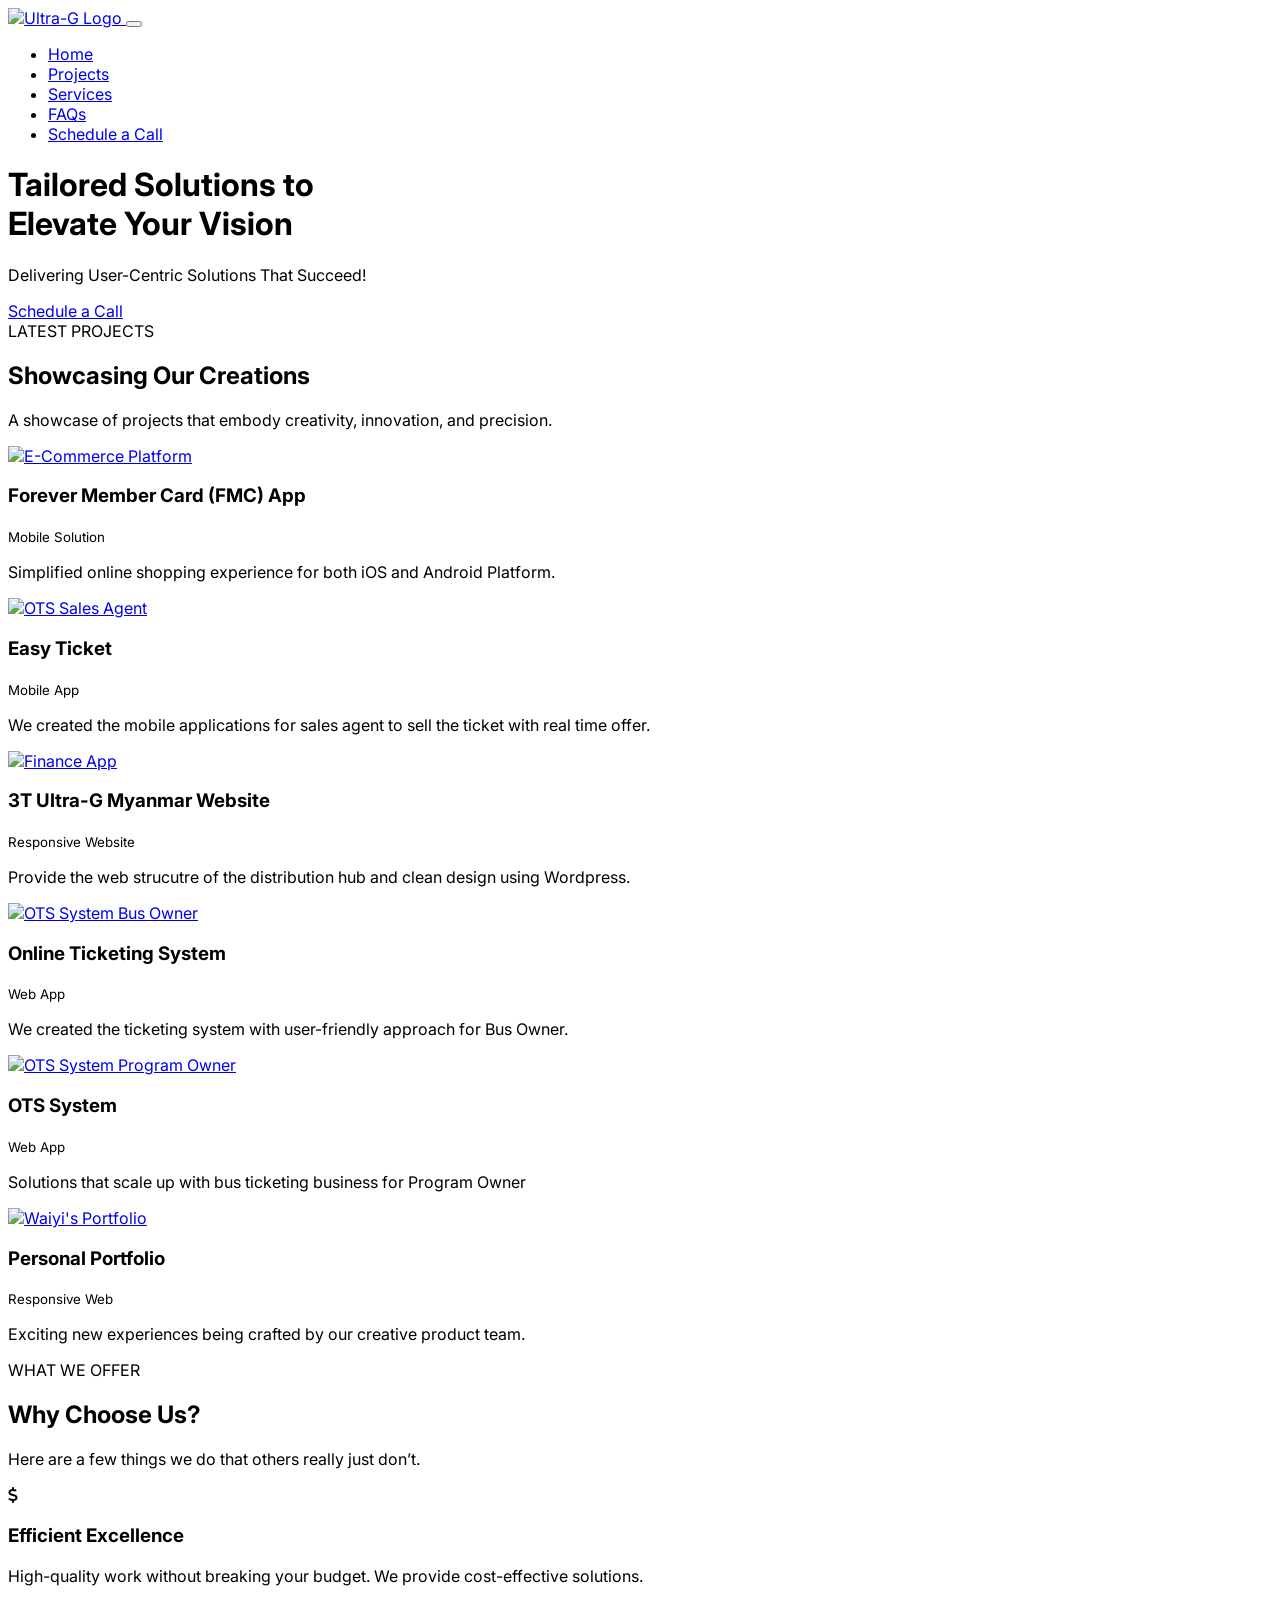
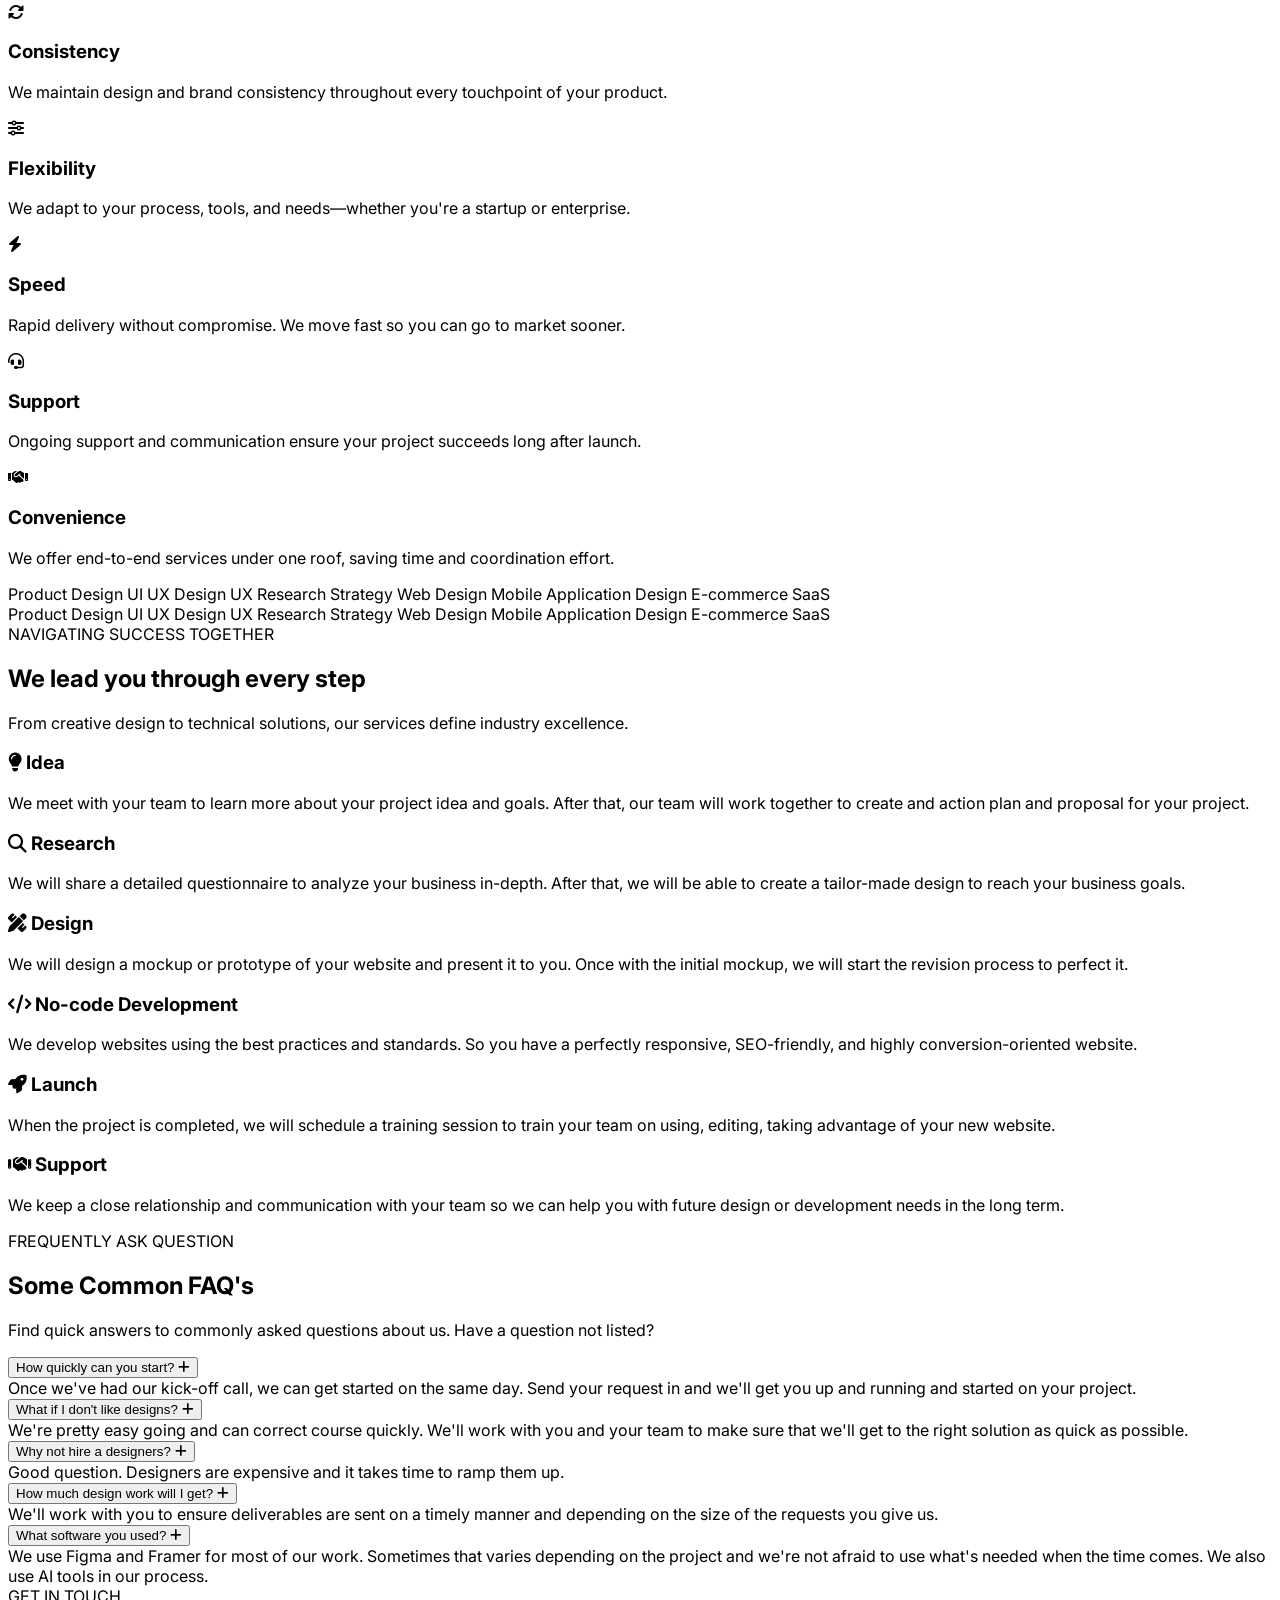
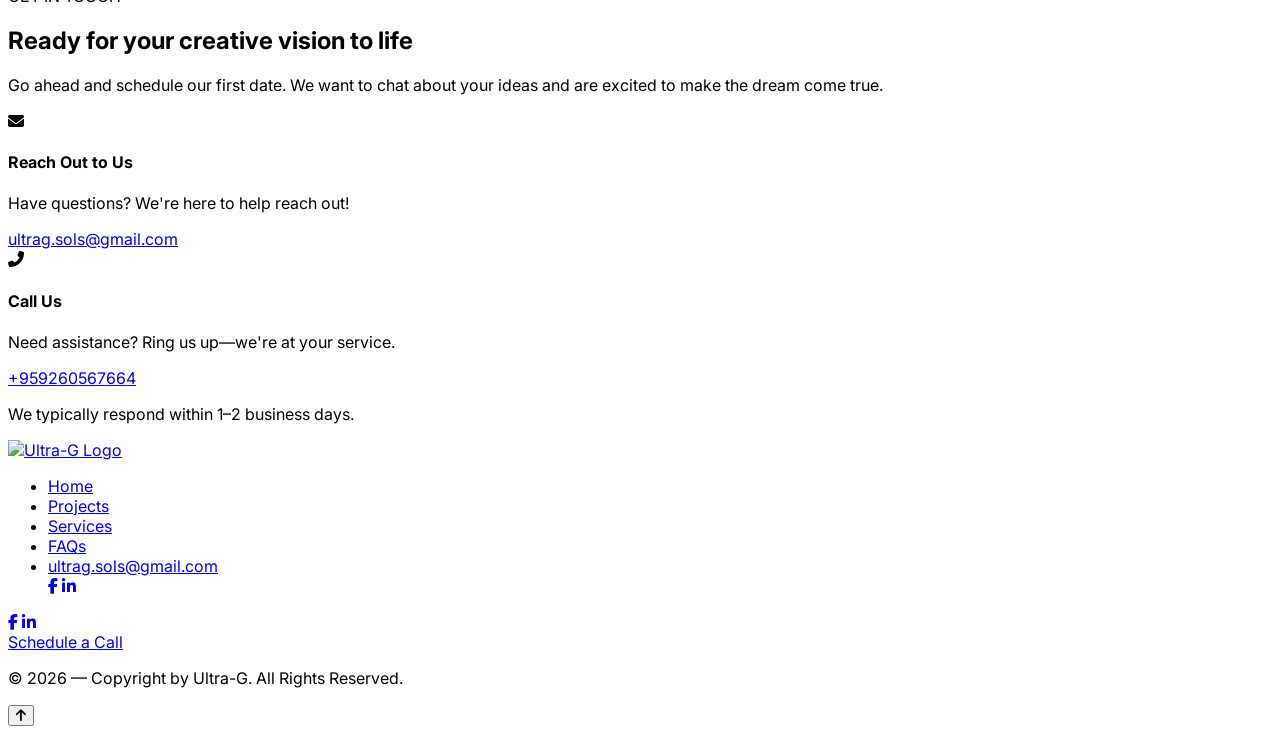
==== commit 4e4348d2: "index.html with google form version" ====
--- a/index.html
+++ b/index.html
@@ -8,28 +8,24 @@
   <link rel="icon" type="image/png" sizes="32x32" href="/assets/img/favicon.png"> 
   <link rel="shortcut icon" href="/assets/img/favicon.ico" type="image/x-icon">
   <link rel="apple-touch-icon" href="/assets/img/favicon.png">
-  <link rel="stylesheet" href="./style.css">
-  <link rel="stylesheet" href="style.css" />
+  <!--link rel="stylesheet" href="style.css" /-->
   <link rel="preconnect" href="https://fonts.googleapis.com">
   <link href="https://fonts.googleapis.com/css2?family=Inter:wght@400;600;700&display=swap" rel="stylesheet">
   <link rel="stylesheet" href="https://cdnjs.cloudflare.com/ajax/libs/font-awesome/6.4.0/css/all.min.css" />
   <link rel="stylesheet" href="https://cdnjs.cloudflare.com/ajax/libs/font-awesome/6.5.0/css/all.min.css">
   <link href="https://fonts.googleapis.com/css2?family=Inter:wght@400;500;600&display=swap" rel="stylesheet">
-  <script src="https://www.google.com/recaptcha/api.js" async defer></script>
-  <script src="script.js"></script>
-
 <style>
   body {
     font-family: 'Inter', sans-serif;
   }
 </style>
-
 </head>
+
 <body>
 <!-- Navigation Bar -->
 <nav class="navbar" id="navbar">
   <div class="container nav-container">
-    <a href="https://www.ultra-generation.com" class="nav-logo">
+    <a href="#home" class="nav-logo">
       <img src="https://ultra-generation.com/assets/img/Logo%20only%20color.png" alt="Ultra-G Logo">
     </a>
 
@@ -46,25 +42,27 @@
 
     <!-- Navigation Menu -->
     <ul class="nav-menu" id="nav-menu">
+      <li><a href="#home">Home</a></li>
   <li><a href="#projects">Projects</a></li>
   <li><a href="#services">Services</a></li>
   <li><a href="#faq">FAQs</a></li>
-  <li><a href="resources.html">Resources</a></li>
-  <li><a href="blog.html">Blog</a></li>
-  <!-- CTA -->
-  <li><a href="#contact" class="btn-primary nav-button">Schedule a Call</a></li>
+  <!--<li><a href="resources.html">Resources</a></li>
+  <li><a href="blog.html">Blog</a></li> -->
+      
+  <!-- CTA - Trigger Button-->
+      <li><a href="https://forms.gle/MxJfRYhyegvYQQ6DA" class="btn-primary nav-button" target="_blank" rel="noopener noreferrer">Schedule a Call</a></li>
 </ul>
   </div>
 </nav>
 
 
 <!-- Hero Section -->
-<header class="hero">
+<header class="hero" id="home">
   <div class="hero-overlay">
     <div class="container hero-content">
       <h1 class="hero-title">Tailored Solutions to <br> Elevate Your Vision</h1>
       <p>Delivering User-Centric Solutions That Succeed!</p>
-      <a href="#contact" class="btn-primary">Schedule a Call</a>
+      <a href="https://forms.gle/MxJfRYhyegvYQQ6DA" class="btn-primary" target="_blank" rel="noopener noreferrer">Schedule a Call</a>
     </div>
   </div>
 </header>
@@ -370,77 +368,11 @@
             <a href="tel:+959260567664">+959260567664</a>
           </div>
         </div>
-      <p class="section-desc">
+      <p>
        We typically respond within 1–2 business days.
       </p>
       </div>
     </div>
-
-    <form id="contact-form" class="contact-form">
-      <div class="form-group">
-        <label for="name">Full Name*</label>
-        <input type="text" id="name" name="user_name" required />
-      </div>
-      <div class="form-group">
-        <label for="email">Email*</label>
-        <input type="email" id="email" name="user_email" required />
-      </div>
-      <div class="form-group">
-        <label for="mobile">Mobile</label>
-        <input type="tel" id="mobile" name="user_mobile" />
-      </div>
-      <div class="form-group">
-  <label for="service_type">Service Type *</label>
-  <select id="service_type" name="service_type" required>
-    <option value="">Select a service</option>
-    <option value="UI/UX Design">UI/UX Design</option>
-    <option value="App Design">App Design</option>
-    <option value="Business & E-commerce Website">Business & E-commerce Website</option>
-    <option value="Product Design">Product Design</option>
-    <option value="Brand Partnership">Brand Partnership</option>
-  </select>
-</div>
-      <div class="form-group">
-  <label for="business_type">Business Model *</label>
-  <select id="business_type" name="business_type" required>
-    <option value="">Select type</option>
-    <option value="B2B">B2B</option>
-    <option value="B2C">B2C</option>
-    <option value="Service Based">Service Based</option>
-    <option value="Other">Other</option>
-  </select>
-</div>
-      <div class="form-group">
-  <label for="budget">Budget Range *</label>
-  <select id="budget" name="budget" required>
-    <option value="">Select budget</option>
-    <option value="SGD $1,000 - $5,000">SGD $1,000 - $5,000</option>
-    <option value="SGD $5,001 - $10,000">SGD $5,001 - $10,000</option>
-    <option value="SGD $10,000 and above">SGD $10,000 and above</option>
-    <option value="SGD Other">Others</option>
-  </select>
-</div>
-      <div class="form-group">
-  <label for="message">More details about the project (brief summary, deadline etc)*</label>
-  <textarea 
-    id="message" 
-    name="message" 
-    placeholder="Your message" 
-    required>
-  </textarea>
-</div>
-      <!-- Google reCAPTCHA -->
-      <div class="form-group full">
-    <div class="g-recaptcha" data-sitekey="6LdJlYYrAAAAAGIu7HfrHikTf_jBADIbECu-RWLN"></div>
-  </div>
-      <div class="form-group full checkbox-group">
-  <label class="checkbox-label">
-    <input type="checkbox" name="urgent" value="Immediate Assistance Needed">
-    Immediate Assistance Needed
-  </label>
-</div>
-      <button type="submit" class="submit-btn" id="submit-btn">Submit</button>
-    </form>
   </div>
 </section> 
 
@@ -454,10 +386,10 @@
       </div>
 
       <ul class="footer-menu">
+        <li><a href="#home">Home</a></li>
         <li><a href="#projects">Projects</a></li>
         <li><a href="#services">Services</a></li>
         <li><a href="#faq">FAQs</a></li>
-        <li><a href="#contact">Contact</a></li>
         <li class="footer-email">
   <a href="mailto:ultrag.sols@gmail.com">ultrag.sols@gmail.com</a>
   <div class="mobile-icons">
@@ -472,7 +404,7 @@
           <a href="#" aria-label="Facebook"><i class="fab fa-facebook-f"></i></a>
           <a href="#" aria-label="LinkedIn"><i class="fab fa-linkedin-in"></i></a>
         </div>
-        <a href="#contact" class="btn-primary">Schedule a Call</a>
+        <a href="https://forms.gle/MxJfRYhyegvYQQ6DA" class="btn-primary" target="_blank" rel="noopener noreferrer">Schedule a Call</a>
       </div>
     </div>
   </div>
@@ -489,5 +421,6 @@
 
 <!-- All Script Here -->
 <script src="./script.js"></script>
+
 </body>
 </html>
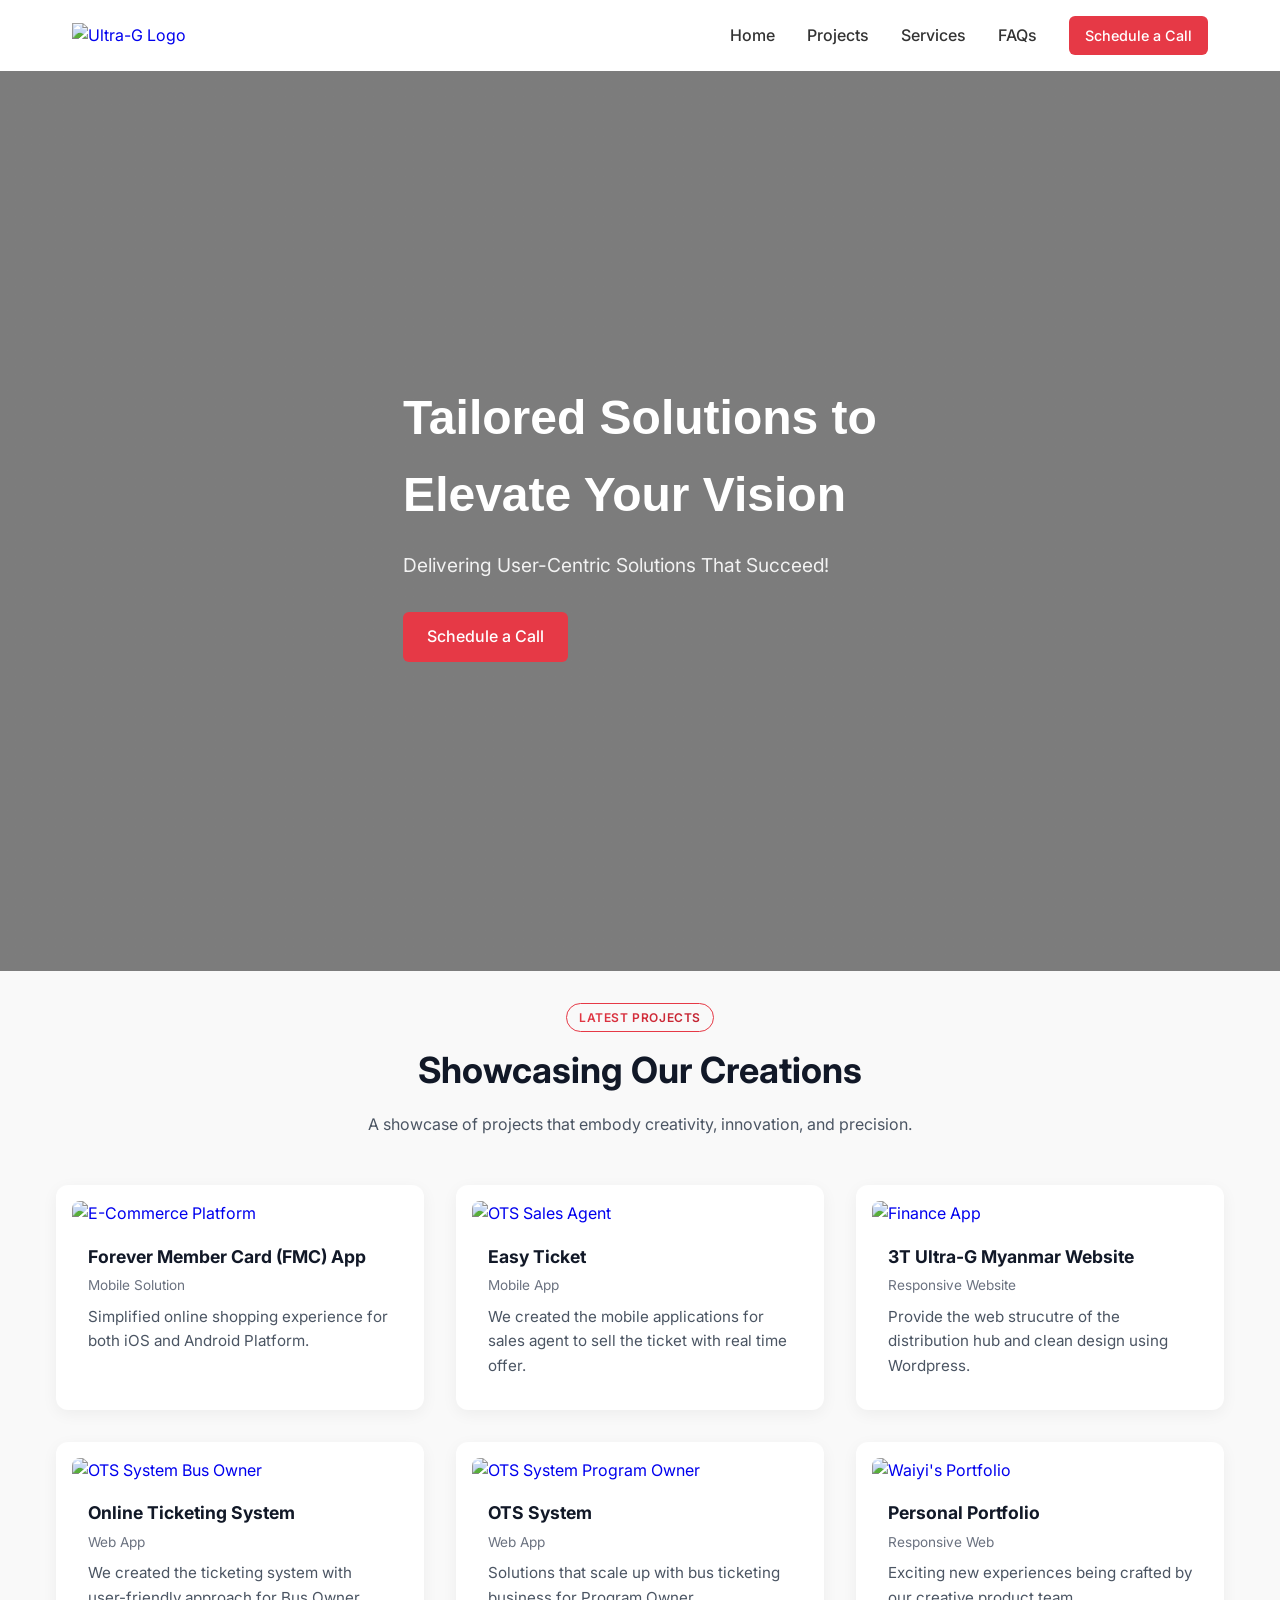
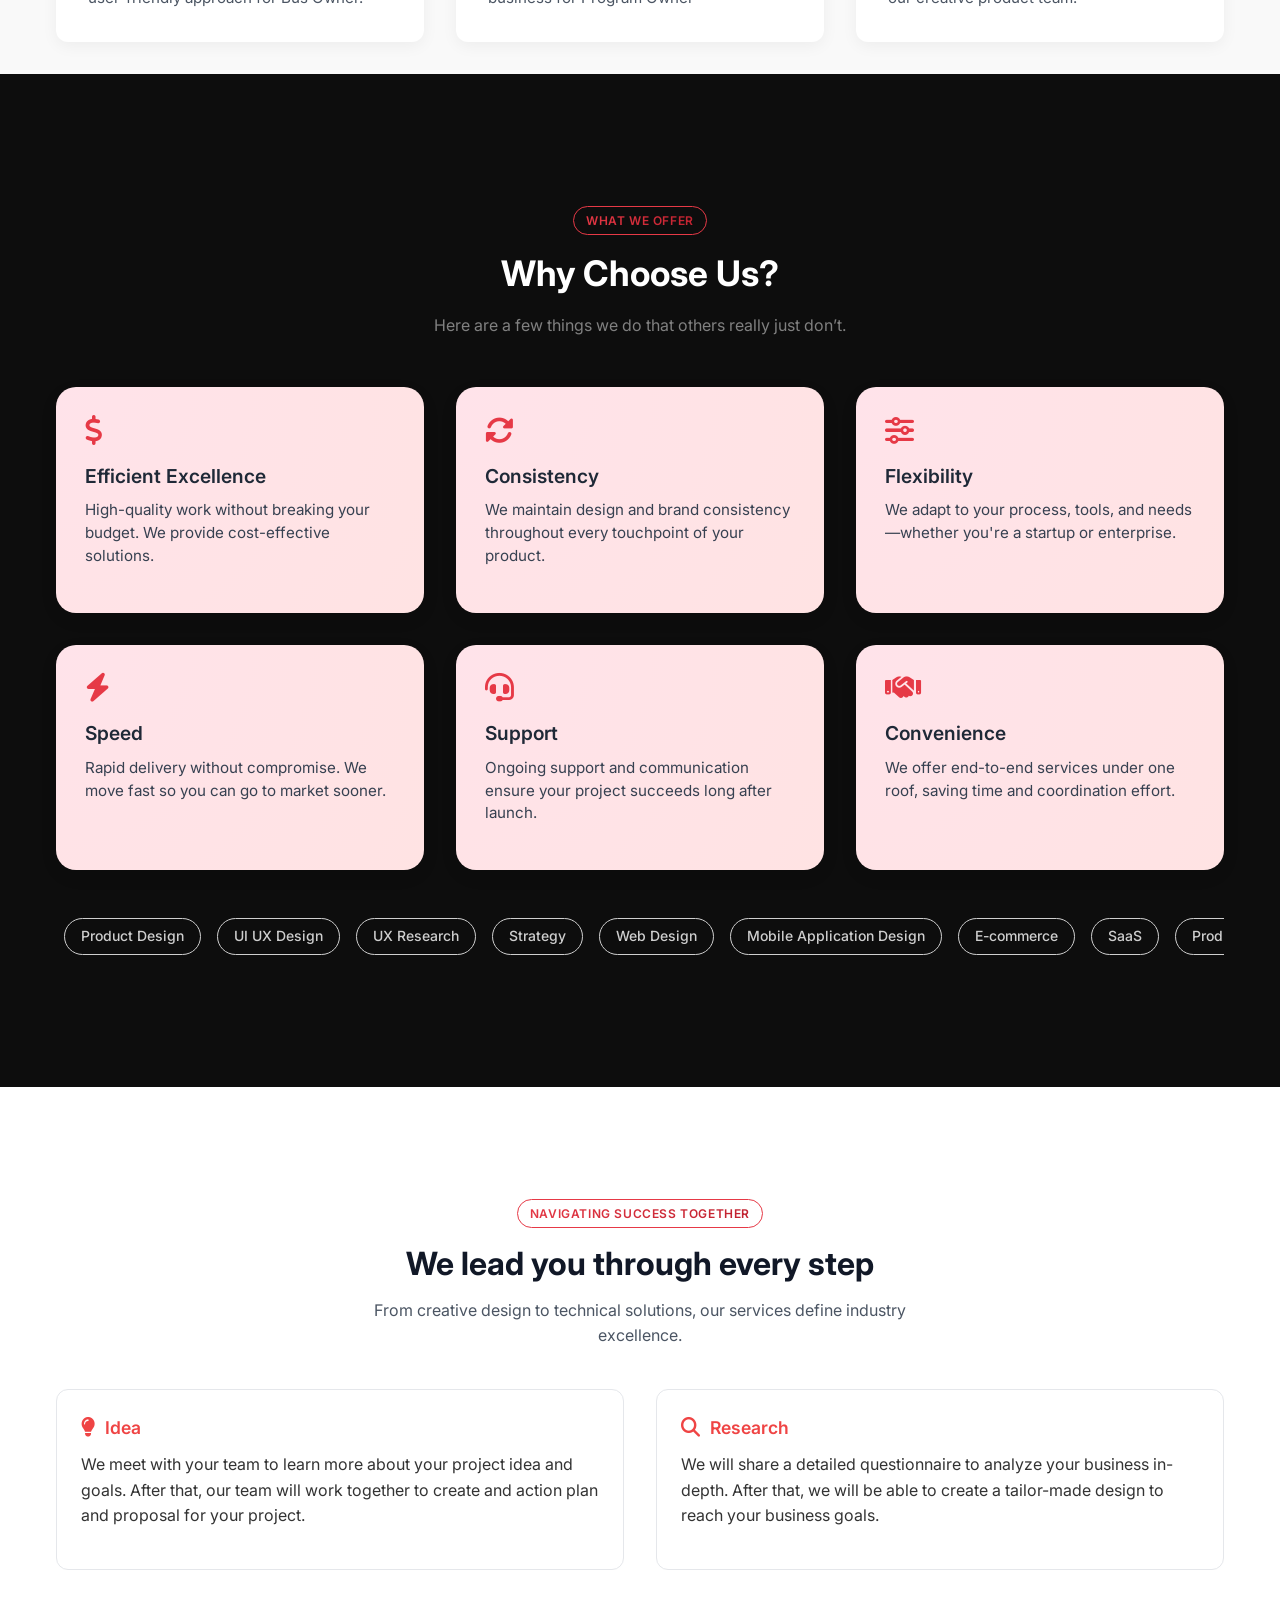
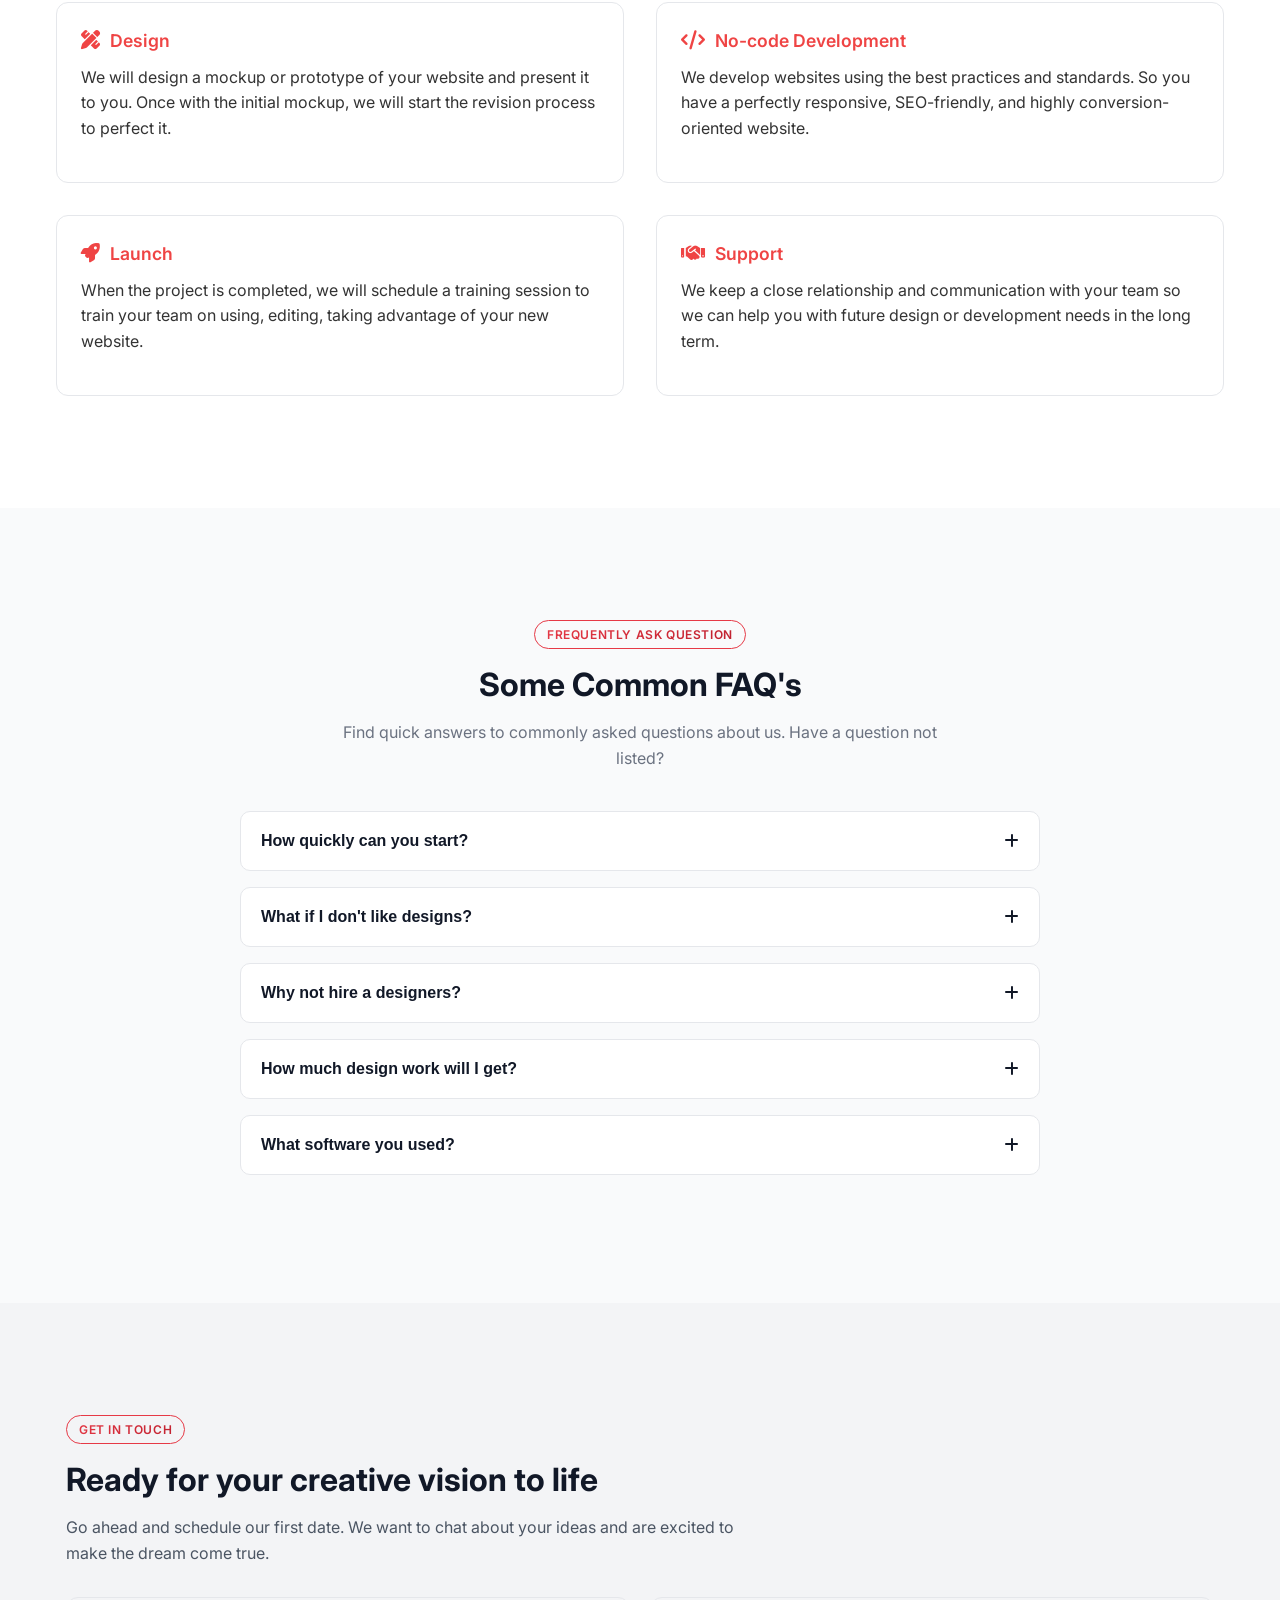
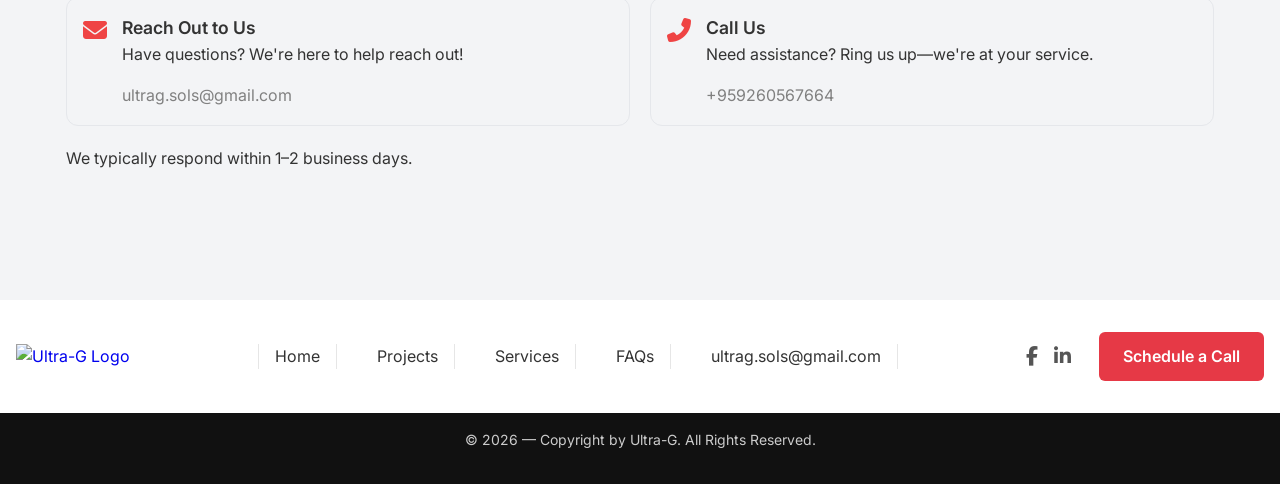
==== commit 6e52c6ed: "index.html external css" ====
--- a/index.html
+++ b/index.html
@@ -8,7 +8,7 @@
   <link rel="icon" type="image/png" sizes="32x32" href="/assets/img/favicon.png"> 
   <link rel="shortcut icon" href="/assets/img/favicon.ico" type="image/x-icon">
   <link rel="apple-touch-icon" href="/assets/img/favicon.png">
-  <!--link rel="stylesheet" href="style.css" /-->
+  <link rel="stylesheet" href="style.css">
   <link rel="preconnect" href="https://fonts.googleapis.com">
   <link href="https://fonts.googleapis.com/css2?family=Inter:wght@400;600;700&display=swap" rel="stylesheet">
   <link rel="stylesheet" href="https://cdnjs.cloudflare.com/ajax/libs/font-awesome/6.4.0/css/all.min.css" />
--- a/style.css
+++ b/style.css
@@ -0,0 +1,1193 @@
+/* Reset & Base Styles */
+* {
+  margin: 0;
+  padding: 0;
+  box-sizing: border-box;
+}
+
+body {
+  font-family: 'Inter', sans-serif;
+  color: #333;
+  background-color: #f9f9f9;
+  line-height: 1.6;
+}
+
+.container {
+  max-width: 1200px;
+  margin: auto;
+  padding: 2rem 1rem;
+}
+
+h1, h2, h3 {
+  font-weight: 700;
+  margin-bottom: 0.5rem;
+}
+
+p {
+  margin-bottom: 1rem;
+}
+
+a {
+  text-decoration: none;
+}
+
+/* Hero Section Styling */
+
+.hero .logo {
+  max-width: 180px;
+  margin-bottom: 2rem;
+}
+
+.hero h1 {
+  font-size: 2rem;
+  margin-bottom: 1rem;
+}
+
+.hero p {
+  font-size: 1.125rem;
+  color: #555;
+}
+
+.btn-primary {
+  display: inline-block;
+  background-color: #e63946;
+  color: white;
+  padding: 0.75rem 1.5rem;
+  border-radius: 6px;
+  font-weight: 600;
+  transition: background 0.3s ease;
+}
+
+.btn-primary:hover {
+  background-color: #d62839;
+}
+
+/* Project Section */
+
+.section-heading {
+  text-align: center;
+  margin-bottom: 3rem;
+}
+
+.section-label {
+  display: inline-block;
+  font-size: 0.75rem;
+  font-weight: 500;
+  color: #7a0f15;
+  padding: 0.3rem 0.75rem;
+  border-radius: 999px;
+  border: 1px solid #7a0f15;
+  margin-bottom: 1rem;
+  text-transform: uppercase;
+  letter-spacing: 0.05em;
+  background-color: transparent;
+}
+
+.section-title {
+  font-size: 2.2rem;
+  font-weight: 700;
+  color: #111827;
+  margin-bottom: 10px;
+}
+
+.section-description {
+  color: #4b5563;
+  font-size: 1rem;
+  max-width: 600px;
+  margin: 0 auto;
+
+}
+.projects h2 {
+  text-align: center;
+  font-size: 1.75rem;
+  margin-bottom: 0.5rem;
+}
+
+.projects p {
+  text-align: center;
+  color: #666;
+  margin-bottom: 2rem;
+}
+
+.project-grid {
+  display: grid;
+  grid-template-columns: repeat(auto-fit, minmax(280px, 1fr));
+  gap: 2rem;
+}
+
+.project-card {
+  background: #fff;
+  border-radius: 12px;
+  padding: 1rem;
+  box-shadow: 0 4px 10px rgba(0,0,0,0.05);
+  transition: transform 0.2s ease;
+}
+
+.project-card:hover {
+  transform: translateY(-5px);
+}
+
+.project-card img {
+  width: 100%;
+  border-radius: 8px;
+  margin-bottom: 1rem;
+}
+
+.project-card .tag {
+  font-size: 0.85rem;
+  color: #e63946;
+  font-weight: 600;
+  margin-bottom: 0.5rem;
+}
+
+/* Placeholder Styles */
+.placeholder .placeholder-box {
+  width: 100%;
+  height: 180px;
+  background: #e0e0e0;
+  border-radius: 8px;
+  margin-bottom: 1rem;
+}
+/* Sticky Navbar */
+.navbar {
+  position: sticky;
+  top: 0;
+  width: 100%;
+  background-color: #ffffff;
+  z-index: 1000;
+  transition: all 0.3s ease;
+}
+
+.navbar.scrolled {
+  box-shadow: 0 4px 12px rgba(0, 0, 0, 0.08);
+  background-color: #ffffff;
+}
+
+/* Base Hamburger Button */
+.hamburger {
+  display: none;
+  flex-direction: column;
+  justify-content: center;
+  align-items: center;
+  width: 42px;
+  height: 42px;
+  background: #f1f1f1;
+  border: none;
+  cursor: pointer;
+  border-radius: 4px;
+  padding: 0px 8px;
+  z-index: 1;
+}
+.hamburger .bar {
+  width: 100%;
+  height: 3px;
+  background-color: #4b5563; 
+  margin: 3px 0;
+  transition: all 0.4s ease;
+}
+
+/* Animate into "X" */
+.hamburger.active .bar:nth-child(1) {
+  transform: rotate(45deg) translate(5px, 5px);
+}
+.hamburger.active .bar:nth-child(2) {
+  opacity: 0;
+}
+.hamburger.active .bar:nth-child(3) {
+  transform: rotate(-45deg) translate(5px, -5px);
+}
+
+/* Mobile Nav */
+@media (max-width: 768px) {
+  .hamburger {
+    display: flex;
+  }
+
+  .nav-menu {
+    position: fixed;
+    top: 0;
+    right: -100%;
+    height: 100vh;
+    width: 75%;
+    max-width: 400px;
+    background: #fff;
+    flex-direction: column;
+    padding: 2rem;
+    transition: right 0.4s ease;
+    box-shadow: -2px 0 10px rgba(0,0,0,0.1);
+    z-index: 2000;
+  }
+
+  .nav-menu.active {
+    right: 0;
+  }
+
+  .nav-menu li {
+    margin-bottom: 1.2rem;
+  }
+
+  .nav-button {
+    width: 100%;
+    text-align: center;
+    margin-top: 1rem;
+  }
+  
+  @media (max-width: 768px) {
+  .dropdown-menu {
+    position: static;
+    display: none;
+    border: none;
+    box-shadow: none;
+    padding-left: 10px;
+  }
+
+  .dropdown.open .dropdown-menu {
+    display: block;
+  }
+}
+
+  /* Overlay when menu is open */
+  .overlay {
+    position: fixed;
+    top: 0;
+    left: 0;
+    width: 100%;
+    height: 100vh;
+    background: rgba(0,0,0,0.4);
+    opacity: 0;
+    visibility: hidden;
+    transition: 0.3s ease;
+    z-index: 1000;
+  }
+
+  .overlay.active {
+    opacity: 1;
+    visibility: visible;
+  }
+}
+
+/* Nav container */
+.nav-container {
+  max-width: 1200px;
+  margin: 0 auto;
+  padding: 1rem 2rem;
+  display: flex;
+  justify-content: space-between;
+  align-items: center;
+}
+
+/* Logo size */
+.nav-logo img {
+  height: 60px;
+}
+
+
+/* Nav links */
+.nav-menu {
+  display: flex;
+  align-items: center;
+  list-style: none;
+  gap: 2rem;
+  margin: 0;
+}
+
+/* Nav link styling */
+.nav-menu a {
+  color: #333;
+  font-weight: 500;
+  text-decoration: none;
+  transition: color 0.3s;
+}
+
+/* Light red hover for nav menu items */
+.nav-menu li a:hover {
+  color: #d60000;            /* Optional: red text on hover */
+  transition: background-color 0.3s ease;
+}
+
+@media (max-width: 768px) {
+  .nav-menu li a:hover {
+    background-color: #ffe5e5;
+  border-radius: 6px;
+  padding: 6px 12px;
+  transition: background-color 0.3s ease;
+  }
+}
+
+
+
+/* Call to Action Button */
+.nav-button {
+  background-color: #e63946;
+  color: #fff !important;
+  padding: 0.5rem 1rem;
+  border-radius: 6px;
+  font-size: 0.9rem;
+  transition: background-color 0.3s;
+}
+
+.nav-button:hover {
+  background-color: #d62839;
+}
+
+
+/* Smooth scrolling for anchor links */
+html {
+  scroll-behavior: smooth;
+}
+/* Import Google Font */
+@import url('https://fonts.googleapis.com/css2?family=Poppins:wght@400;600;700&display=swap');
+
+body {
+  font-family: 'Poppins', sans-serif;
+}
+
+/* Hero Section */
+.hero {
+  position: relative;
+  background: url('https://www.ultra-generation.com/assets/img/hero_01.jpg') center/cover no-repeat;
+  min-height: 100vh; /* Full screen height */
+  display: flex;
+  align-items: center;
+  justify-content: center;
+  color: white;
+}
+/*.hero {
+  background: linear-gradient(105deg, #FF99D2, #FF8CB8, #99BBFF);
+  background-size: 400% 400%;
+  animation: gradient 15s ease infinite;
+  padding: 8rem 2rem;
+  text-align: center;
+  position: relative;
+}*/
+  /*background: radial-gradient(circle at top left, #f3f4f6, #e0e7ff, #fef2f2);*/
+
+/* Overlay to make text stand out */
+.hero-overlay {
+  position: absolute;
+  top: 0;
+  left: 0;
+  width: 100%;
+  height: 100%;
+  background: linear-gradient(
+    rgba(0, 0, 0, 0.5), 
+    rgba(0, 0, 0, 0.5)
+  );
+  display: flex;
+  align-items: center;
+  padding: 0 1rem;
+}
+
+@keyframes gradient {
+  0% {
+    background-position: 0% 50%;
+  }
+  50% {
+    background-position: 100% 50%;
+  }
+  100% {
+    background-position: 0% 50%;
+  }
+}
+
+
+.hero-title {
+  font-size: 3rem;
+  font-weight: 600;
+  color: #fff; /*#111827*/
+  font-family: 'Poppins', sans-serif;
+  margin-bottom: 1rem;
+}
+
+.hero-content h1 {
+  font-size: 3rem;
+  font-weight: 700;
+  color: #fff; /*#111827*/
+  margin-bottom: 1rem;
+}
+
+.hero-content p {
+  font-size: 1.2rem;
+  color: #fff; /*#1e1e1e*/
+  opacity: 90%;
+  margin-bottom: 2rem;
+  font-family: 'Inter', sans-serif;
+}
+
+.hero-content .btn-primary {
+  background-color: #e63946;
+  color: #fff;
+  padding: 0.75rem 1.5rem;
+  border-radius: 6px;
+  font-weight: 500;
+  text-decoration: none;
+  display: inline-block;
+  transition: background-color 0.3s ease;
+}
+
+.hero-content .btn-primary:hover {
+  background-color: #d62839;
+}
+.section-header {
+  text-align: center;
+  margin-bottom: 3rem;
+}
+
+.badge {
+  display: inline-block;
+  border: 1px solid #e63946;
+  color: #e63946;
+  border-radius: 999px;
+  padding: 0.3rem 1rem;
+  font-size: 0.75rem;
+  font-weight: 600;
+  text-transform: uppercase;
+  margin-bottom: 1rem;
+}
+
+.section-header h2 {
+  font-size: 2rem;
+  font-weight: 700;
+  color: #111827;
+  margin-bottom: 0.5rem;
+}
+
+.section-header p {
+  font-size: 1rem;
+  color: #4b5563;
+}
+/* Google Font for Poppins ONLY */
+@import url('https://fonts.googleapis.com/css2?family=Poppins:wght@600&display=swap');
+
+
+.project-grid {
+  display: grid;
+  grid-template-columns: repeat(auto-fit, minmax(280px, 1fr));
+  gap: 2rem;
+}
+
+.project-card {
+  background: #ffffff;
+  border-radius: 12px;
+  box-shadow: 0 4px 16px rgba(0, 0, 0, 0.05);
+  overflow: hidden;
+  transition: transform 0.3s ease;
+}
+
+.project-card:hover {
+  transform: translateY(-4px);
+}
+
+.project-card img {
+  width: 100%;
+  height: auto;
+  display: block;
+}
+
+.project-card h3 {
+  font-size: 1.1rem;
+  margin: 1rem 1rem 0.25rem;
+  color: #111827;
+}
+
+.project-card .project-type {
+  font-size: 0.85rem;
+  color: #6b7280;
+  margin-left: 1rem;
+  display: block;
+}
+
+.project-card p {
+  font-size: 0.95rem;
+  margin: 0.5rem 1rem 1rem;
+  color: #4b5563;
+}
+
+/* Why Choose Us Section */
+.why-us-section {
+  padding: 100px 20px;
+  background-color: #0d0d0d;
+}
+
+.section-label {
+  display: inline-block;
+  border: 1px solid #e63946;
+  padding: 4px 12px;
+  border-radius: 20px;
+  font-size: 0.75rem;
+  font-weight: 600;
+  text-transform: uppercase;
+  margin-bottom: 10px;
+  background-image: linear-gradient(105deg, #e63946, #be202e);
+    -webkit-background-clip: text;
+    background-clip: text;
+    color: transparent;
+}
+
+.why-us-section .section-title {
+  font-size: 2.2rem;
+  font-weight: 700;
+  color: #fff;
+}ƒ
+
+.section-description {
+  font-size: 1rem;
+  color: #ccc;
+  margin-top: 10px;
+  max-width: 640px;
+}
+
+.why-us-section .section-description {
+  font-size: 1rem;
+  color: #808080;
+  margin-top: 10px;
+  max-width: 640px;
+}
+
+.why-us-grid {
+  display: grid;
+  grid-template-columns: repeat(auto-fit, minmax(280px, 1fr));
+  gap: 2rem;
+  margin-top: 3rem;
+}
+
+.why-card {
+  padding: 1.8rem;
+  border-radius: 20px;
+  background: radial-gradient(circle at top left, #FFE3EA, #FFE3E3, #FFD6FC, #FFC2D7);
+  background-size: 300% 300%;
+  animation: gradientAnimation 10s ease infinite;
+  box-shadow: 0 6px 20px rgba(0, 0, 0, 0.05);
+  text-align: left;
+  color: #1f2937;
+}
+
+@keyframes gradientAnimation {
+  0% { background-position: 0% 50%; }
+  50% { background-position: 100% 50%; }
+  100% { background-position: 0% 50%; }
+}
+
+.why-card .icon {
+  font-size: 1.8rem;
+  color: #e63946;
+  margin-bottom: 1rem;
+}
+
+.why-card h3 {
+  font-size: 1.2rem;
+  font-weight: 600;
+  margin-bottom: 0.5rem;
+}
+
+.why-card p {
+  font-size: 0.95rem;
+  color: #374151;
+  line-height: 1.5;
+}
+
+/* Scrolling tags section */
+.scroll-tags {
+  overflow: hidden;
+  position: relative;
+  width: 100%;
+  margin-top: 3rem;
+}
+
+.tag-track {
+  display: flex;
+  width: fit-content;
+  animation: scrollLoop 20s linear infinite;
+}
+
+.scroll-tags:hover .tag-track {
+  animation-play-state: paused;
+}
+
+.tag-list {
+  display: flex;
+}
+
+.tag {
+display: inline-block;
+  white-space: nowrap;
+  border: 1px solid #fff;
+  color: #fff;
+  padding: 0.4rem 1rem;
+  margin: 0 0.5rem;
+  border-radius: 999px;
+  font-size: 0.875rem;
+  font-weight: 500;
+  opacity: 80%;
+}
+
+@keyframes scrollLoop {
+  0% { transform: translateX(0); }
+  100% { transform: translateX(-50%); }
+}
+
+/* Testimonials Section */
+.testimonials-section {
+  padding: 60px 20px;
+  background-color: #f3f4f6; /* Light neutral tone to distinguish section */
+}
+
+.section-header.center {
+  text-align: center;
+  margin-bottom: 40px;
+}
+
+.section-title {
+  font-size: 2.25rem;
+  font-weight: 700;
+  margin-bottom: 12px;
+}
+
+.section-subtitle {
+  font-size: 1rem;
+  color: #4b5563;
+  max-width: 600px;
+  margin: 0 auto;
+}
+
+.testimonials-grid {
+  display: grid;
+  grid-template-columns: repeat(auto-fit, minmax(280px, 1fr));
+  gap: 24px;
+}
+
+.testimonial-card {
+  background: #ffffff;
+  padding: 24px;
+  border-radius: 16px;
+  box-shadow: 0 6px 20px rgba(0, 0, 0, 0.04);
+  transition: transform 0.3s ease;
+}
+
+.testimonial-card:hover {
+  transform: translateY(-4px);
+}
+
+.testimonial-text {
+  font-size: 0.95rem;
+  color: #374151;
+  margin-bottom: 20px;
+  line-height: 1.6;
+}
+
+.testimonial-user {
+  display: flex;
+  align-items: center;
+  gap: 12px;
+}
+
+.testimonial-user img {
+  width: 48px;
+  height: 48px;
+  border-radius: 50%;
+  object-fit: cover;
+}
+
+/* Our Steps Section */
+.steps-section {
+  padding: 80px 20px;
+  background-color: #ffffff;
+}
+
+.steps-grid {
+  display: grid;
+  grid-template-columns: repeat(2, 1fr); /* exactly 2 columns */
+  gap: 32px;
+  margin-top: 40px;
+}
+
+.step-item {
+  border: 1px solid #e5e7eb; /* Light gray border */
+  background: #ffffff;
+  padding: 24px;
+  border-radius: 12px;
+  transition: box-shadow 0.3s ease;
+}
+
+.step-item:hover {
+  box-shadow: 0 6px 18px rgba(0, 0, 0, 0.05);
+}
+
+.step-title {
+  font-size: 1.1rem;
+  font-weight: 600;
+  color: #ef4444;
+  margin-bottom: 10px;
+  display: flex;
+  align-items: center;
+  gap: 10px;
+}
+
+.step-title i {
+  font-size: 1.2rem;
+  color: #ef4444;
+}
+
+@media (max-width: 768px) {
+  .steps-grid {
+    grid-template-columns: 1fr;
+  }
+}
+
+/*FAQ Section*/
+.faq-section {
+  background: #f9fafb;
+  padding: 80px 20px;
+  text-align: center;
+}
+
+.faq-section .section-title {
+  font-size: 2rem;
+  font-weight: 700;
+  margin-bottom: 10px;
+}
+
+.faq-section .section-desc {
+  font-size: 1rem;
+  color: #6b7280;
+  max-width: 600px;
+  margin: 0 auto 40px;
+}
+
+.faq-accordion {
+  max-width: 800px;
+  margin: 0 auto;
+  text-align: left;
+}
+
+.faq-item {
+  border: 1px solid #e5e7eb;
+  border-radius: 10px;
+  margin-bottom: 16px;
+  overflow: hidden;
+  background: #fff;
+}
+
+.faq-question {
+  width: 100%;
+  background: none;
+  border: none;
+  padding: 20px;
+  font-size: 1rem;
+  font-weight: 600;
+  display: flex;
+  justify-content: space-between;
+  align-items: center;
+  cursor: pointer;
+  color: #111827;
+}
+
+.faq-question i {
+  transition: transform 0.3s ease;
+}
+
+.faq-answer {
+  max-height: 0;
+  overflow: hidden;
+  transition: max-height 0.4s ease;
+  padding: 0 20px;
+  font-size: 0.95rem;
+  color: #374151;
+  line-height: 1.6;
+}
+
+.faq-item.open .faq-answer {
+  padding: 20px;
+  max-height: 500px; /* Enough space to reveal content */
+}
+
+.faq-item.open .faq-question i {
+  transform: rotate(45deg); /* Turns + into − */
+}
+
+/*Contact Section*/
+.contact-section {
+  padding: 80px 20px;
+  background: #f3f4f6;
+  text-align: left;
+}
+
+.contact-section .section-title {
+  font-size: 2rem;
+  font-weight: 700;
+  margin-bottom: 10px;
+}
+
+.contact-section .section-desc {
+  max-width: 700px;
+  font-size: 1rem;
+  color: #4b5563;
+}
+
+.contact-form {
+  max-width: 700px;
+  margin: 0 auto;
+  display: flex;
+  flex-wrap: wrap;
+  gap: 20px;
+  justify-content: center;
+}
+
+.contact-form .form-group {
+  flex: 1 1 45%;
+  display: flex;
+  flex-direction: column;
+}
+
+.contact-form .form-group.full {
+  flex: 1 1 100%;
+}
+
+.contact-form label {
+  margin-bottom: 8px;
+  font-weight: 500;
+  text-align: left;
+  color: #111827;
+}
+
+.contact-form input,
+.contact-form textarea {
+  padding: 12px;
+  border: 1px solid #d1d5db;
+  border-radius: 8px;
+  font-size: 1rem;
+  resize: vertical;
+  background-color: #ffffff;
+}
+
+.contact-form textarea {
+  min-height: 120px;
+}
+
+.submit-btn {
+  padding: 12px 28px;
+  background-color: #4f46e5;
+  color: #ffffff;
+  border: none;
+  border-radius: 8px;
+  font-size: 1rem;
+  font-weight: 600;
+  cursor: pointer;
+  transition: background-color 0.3s ease;
+}
+
+.submit-btn:hover {
+  background-color: #4338ca;
+}
+
+.contact-section {
+  padding: 80px 50px;
+  background: #f3f4f6;
+}
+
+.contact-grid {
+  display: flex;
+  flex-wrap: wrap;
+  gap: 40px;
+  align-items: flex-start;
+  justify-content: space-between;
+  max-width: 1200px;
+  margin: 0 auto;
+}
+
+.contact-info {
+  flex: 1 1 45%;
+}
+
+.contact-info .section-title {
+  font-size: 2rem;
+  font-weight: 700;
+  margin-bottom: 10px;
+}
+
+.contact-info .section-desc {
+  font-size: 1rem;
+  color: #4b5563;
+  margin-bottom: 10px;
+}
+
+.contact-info .section-note {
+  font-size: 0.95rem;
+  color: #6b7280;
+  margin-bottom: 30px;
+}
+
+.contact-detail h4 {
+  font-size: 1.1rem;
+  font-weight: 600;
+  margin-top: 20px;
+  color: #111827;
+}
+
+.contact-detail p {
+  margin-bottom: 6px;
+  color: #374151;
+}
+
+/* Get in Touch Form */
+
+.contact-form {
+  flex: 1 1 45%;
+  display: flex;
+  flex-wrap: wrap;
+  gap: 20px;
+}
+
+.contact-form .form-group {
+  flex: 1 1 45%;
+  display: flex;
+  flex-direction: column;
+}
+
+.contact-form .form-group.full {
+  flex: 1 1 100%;
+}
+
+.contact-form label {
+  margin-bottom: 8px;
+  font-weight: 500;
+  text-align: left;
+  color: #111827;
+}
+
+.contact-form input,
+.contact-form textarea {
+  padding: 12px;
+  border: 1px solid #d1d5db;
+  border-radius: 8px;
+  font-size: 1rem;
+  background-color: #ffffff;
+  resize: vertical;
+}
+
+.contact-form textarea {
+  min-height: 120px;
+}
+
+.contact-detail-grid {
+  display: flex;
+  flex-wrap: wrap;
+  gap: 20px;
+  margin-top: 30px;
+}
+
+.contact-box {
+  display: flex;
+  align-items: flex-start;
+  gap: 15px;
+  padding: 16px;
+  border: 1px solid #e5e7eb;
+  border-radius: 12px;
+  flex: 1 1 45%;
+  
+}
+
+.contact-box i {
+  font-size: 1.5rem;
+  color: #ef4444;
+  margin-top: 4px;
+}
+
+.contact-box h4 {
+  margin: 0;
+  font-size: 1.1rem;
+  font-weight: 600;
+}
+
+.contact-box a {
+  color: #808080;
+  text-decoration: none;
+}
+.checkbox-group {
+  margin: 10px 0 20px;
+}
+
+.checkbox-label {
+  display: flex;
+  align-items: center;
+  gap: 8px;
+  font-size: 14px;
+  cursor: pointer;
+}
+
+.checkbox-label input {
+  width: 16px;
+  height: 16px;
+  cursor: pointer;
+}
+
+.submit-btn {
+  width: 100%;
+  padding: 14px;
+  background-color: #ef4444;
+  color: #fff;
+  border: none;
+  border-radius: 8px;
+  font-size: 1rem;
+  font-weight: 600;
+  cursor: pointer;
+  transition: background-color 0.3s ease;
+  margin-top: 10px;
+}
+
+.submit-btn:hover {
+  background-color: #dc2626;
+}
+
+.form-group select {
+  width: 100%;
+  padding: 12px;
+  border: 1px solid #ddd;
+  border-radius: 6px;
+  font-size: 14px;
+  font-family: inherit;
+  background-color: #fff;
+}
+
+@media (max-width: 768px) {
+  .contact-grid {
+    flex-direction: column;
+  }
+}
+
+/* Footer */
+.footer {
+  font-family: Inter, sans-serif;
+}
+
+/* Main white background footer area */
+.footer-main {
+  background-color: #ffffff;
+  padding: 2rem 1rem;
+}
+
+.footer-top {
+  display: flex;
+  flex-wrap: wrap;
+  align-items: center;
+  justify-content: space-between;
+  gap: 2rem;
+}
+
+.footer-logo {
+  height: 40px;
+}
+
+/* Footer Menu */
+.footer-menu {
+  display: flex;
+  flex-wrap: wrap;
+  gap: 1.5rem;
+  list-style: none;
+  padding: 0;
+  margin: 0;
+  border-left: 1px solid #e6e6e6;
+  border-right: 1px solid #e6e6e6;
+}
+
+.footer-menu li {
+  padding: 0 1rem;
+  border-right: 1px solid #e6e6e6;
+}
+
+.footer-menu li:last-child {
+  border-right: none;
+}
+
+.footer-menu a {
+  color: #333;
+  text-decoration: none;
+  transition: color 0.2s ease;
+}
+
+.footer-menu a:hover {
+  color: #000;
+}
+
+/* Social + CTA */
+.footer-right {
+  display: flex;
+  align-items: center;
+  gap: 1rem;
+}
+
+.footer-socials a {
+  color: #555;
+  margin-right: 0.75rem;
+  font-size: 1.2rem;
+  transition: color 0.2s ease;
+}
+
+.footer-socials a:hover {
+  color: #000;
+}
+
+/* Copyright - dark background */
+.footer-bottom {
+  background-color: #111;
+  padding: 1rem 0;
+  text-align: center;
+  font-size: 0.875rem;
+  color: #ccc;
+}
+/* Hide mobile social icons on desktop */
+.footer-email .mobile-icons {
+  display: none;
+}
+
+/* Show icons beside email only on mobile */
+@media (max-width: 768px) {
+  .footer-email {
+    display: flex;
+    align-items: center;
+    gap: 10px;
+  }
+
+  .footer-email .mobile-icons {
+    display: flex;
+    gap: 10px;
+  }
+
+  .footer-email .mobile-icons a {
+    color: #111;
+    font-size: 1rem;
+  }
+
+  .footer-right .footer-socials {
+    display: none; /* hide desktop social on mobile */
+  }
+
+  .footer-right .btn-primary {
+    margin-top: 1rem;
+    display: block;
+  }
+}
+
+/*Scroll to the top*/
+#scrollToTop {
+  position: fixed;
+  bottom: 30px;
+  right: 30px;
+  width: 44px;
+  height: 44px;
+  border: 2px solid #e63946;
+  background: transparent;
+  color: #e63946;
+  border-radius: 50%;
+  cursor: pointer;
+  font-size: 16px;
+  display: none;
+  align-items: center;
+  justify-content: center;
+  z-index: 1000;
+  transition: opacity 0.3s ease;
+}
+
+#scrollToTop:hover {
+  background-color: rgba(230, 57, 70, 0.1);
+}
